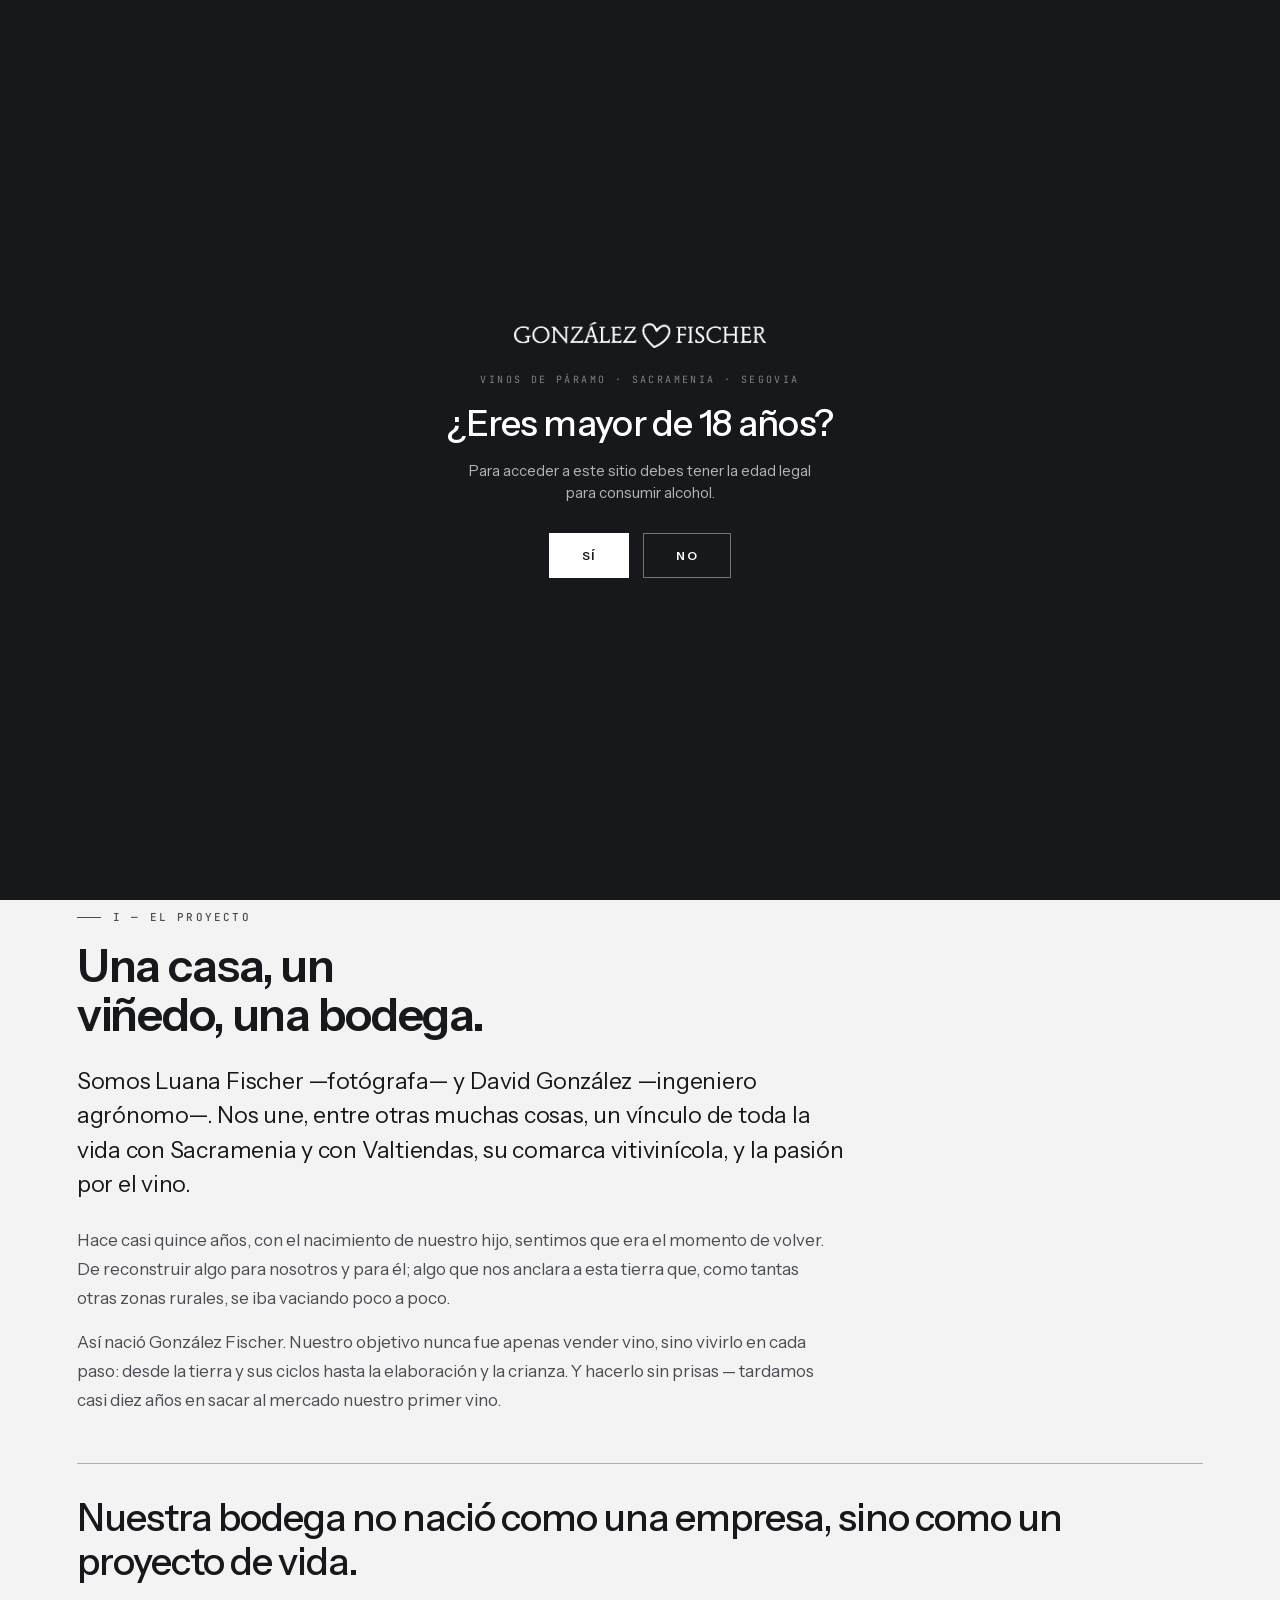
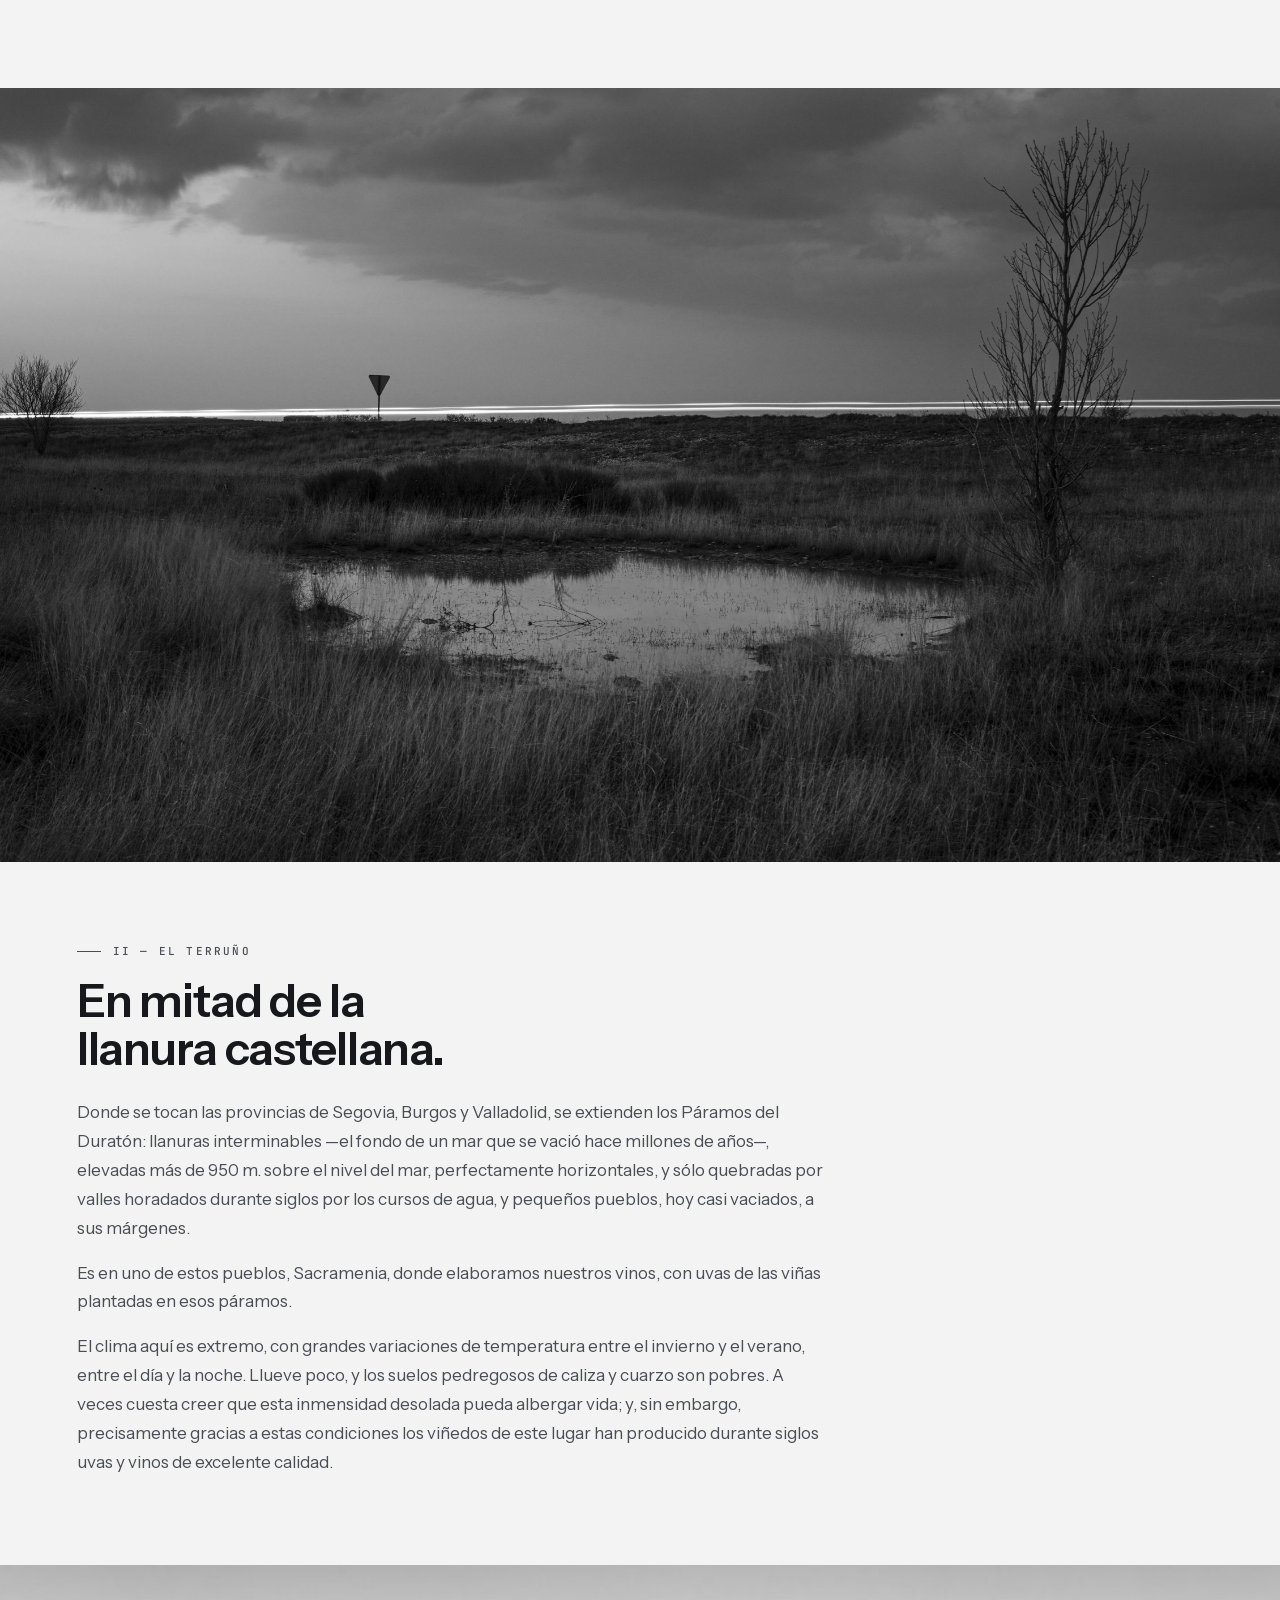
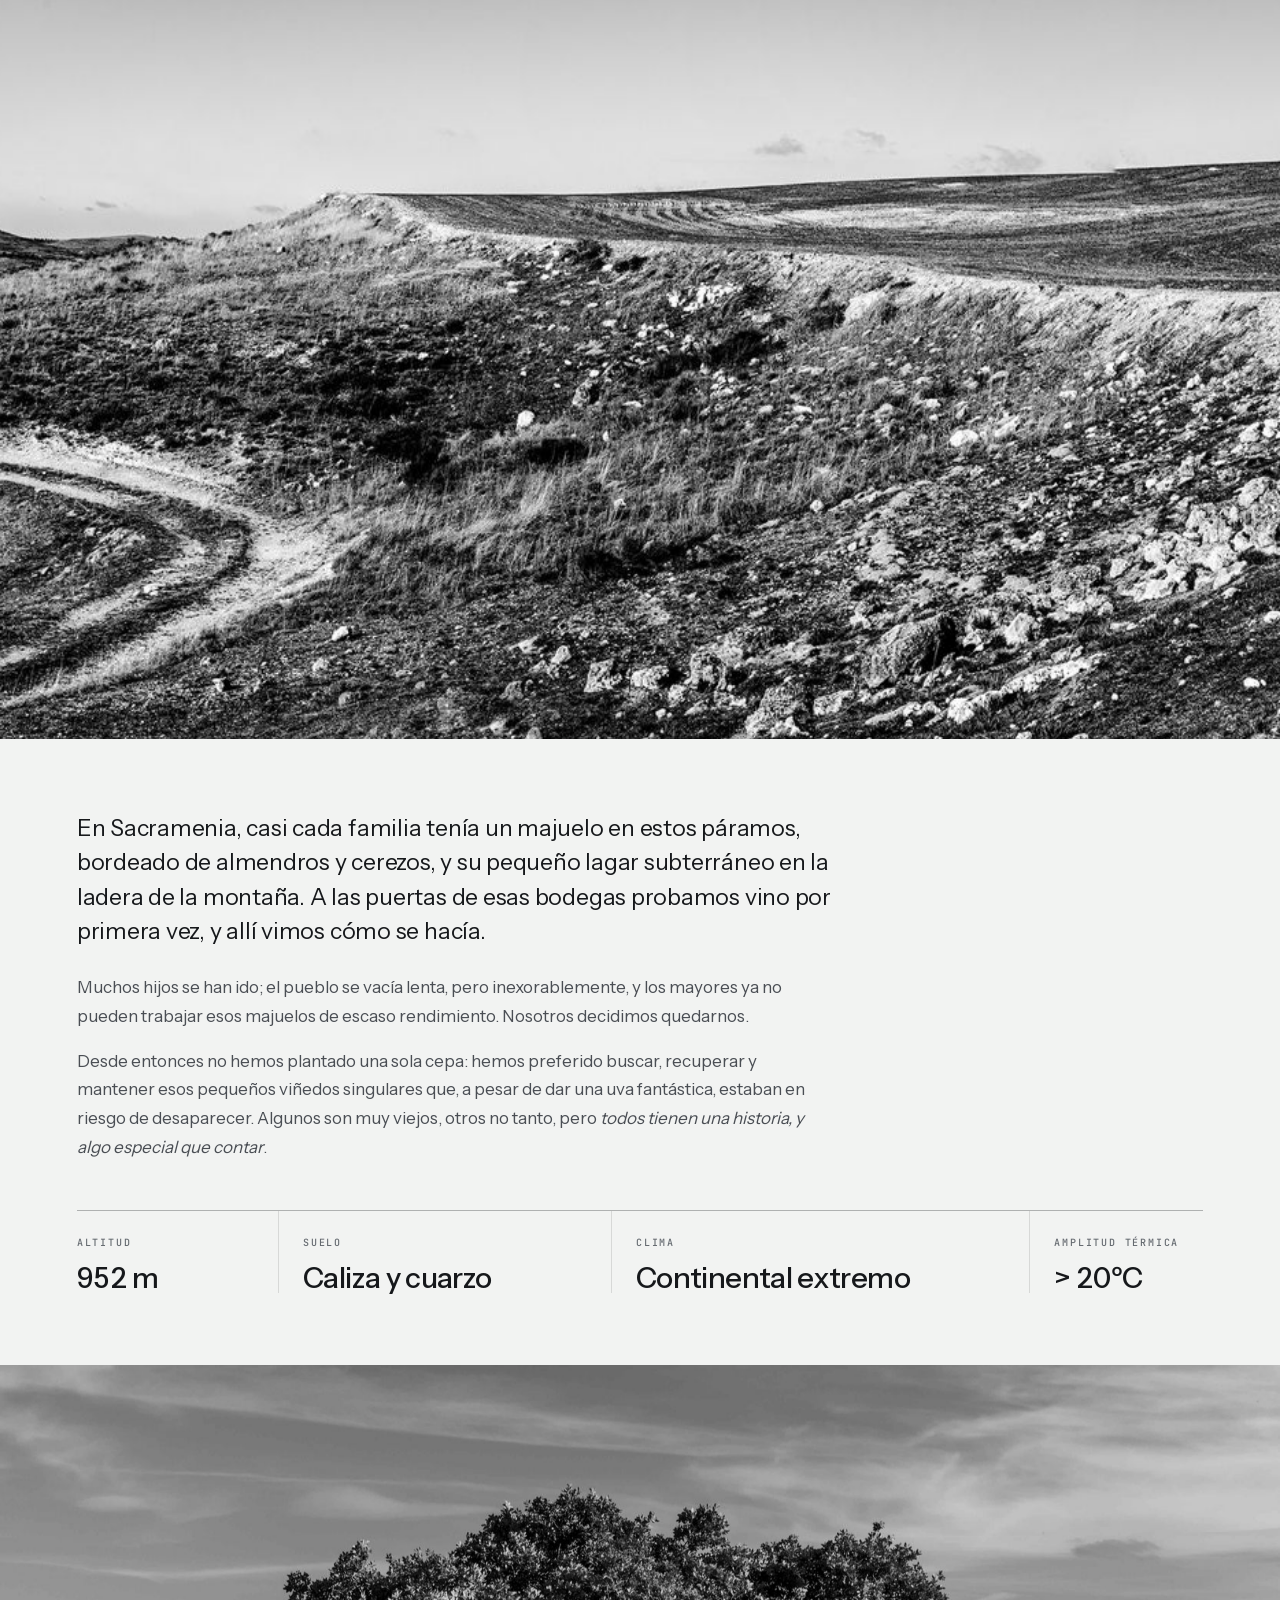
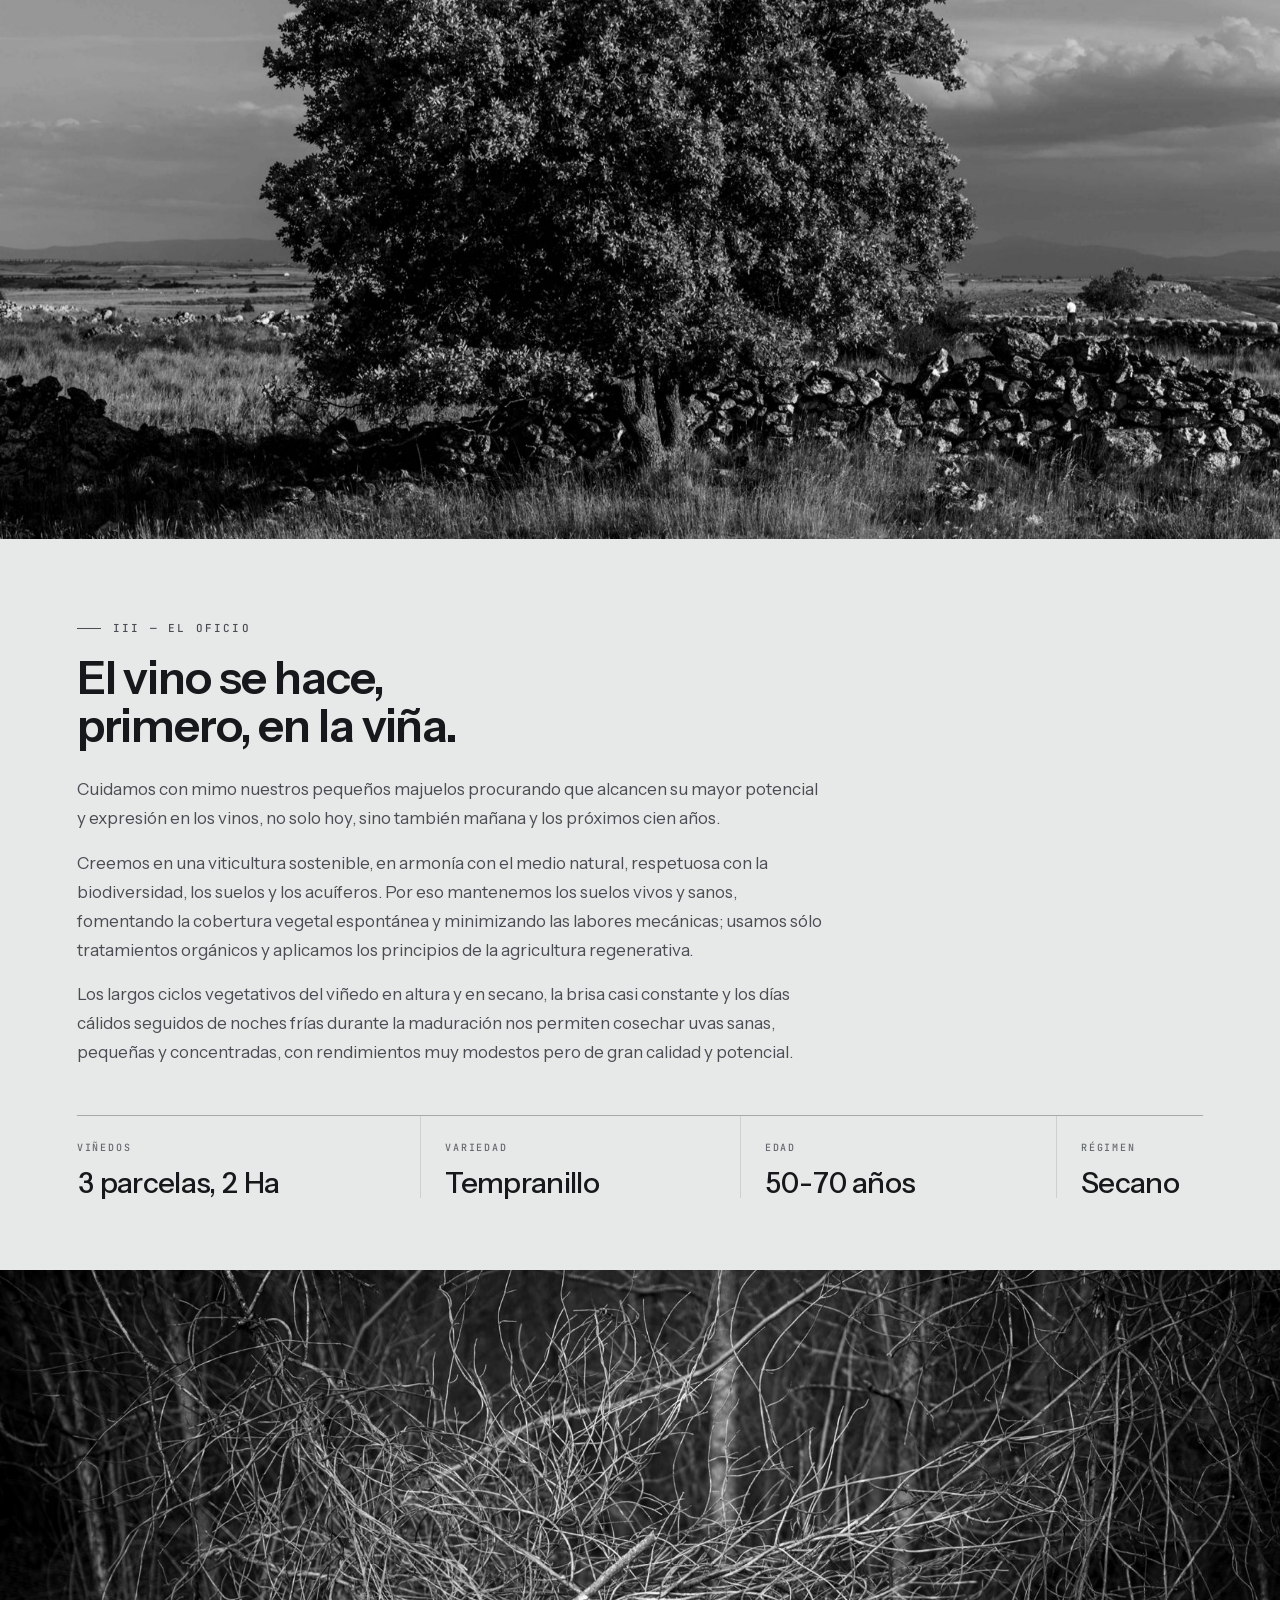
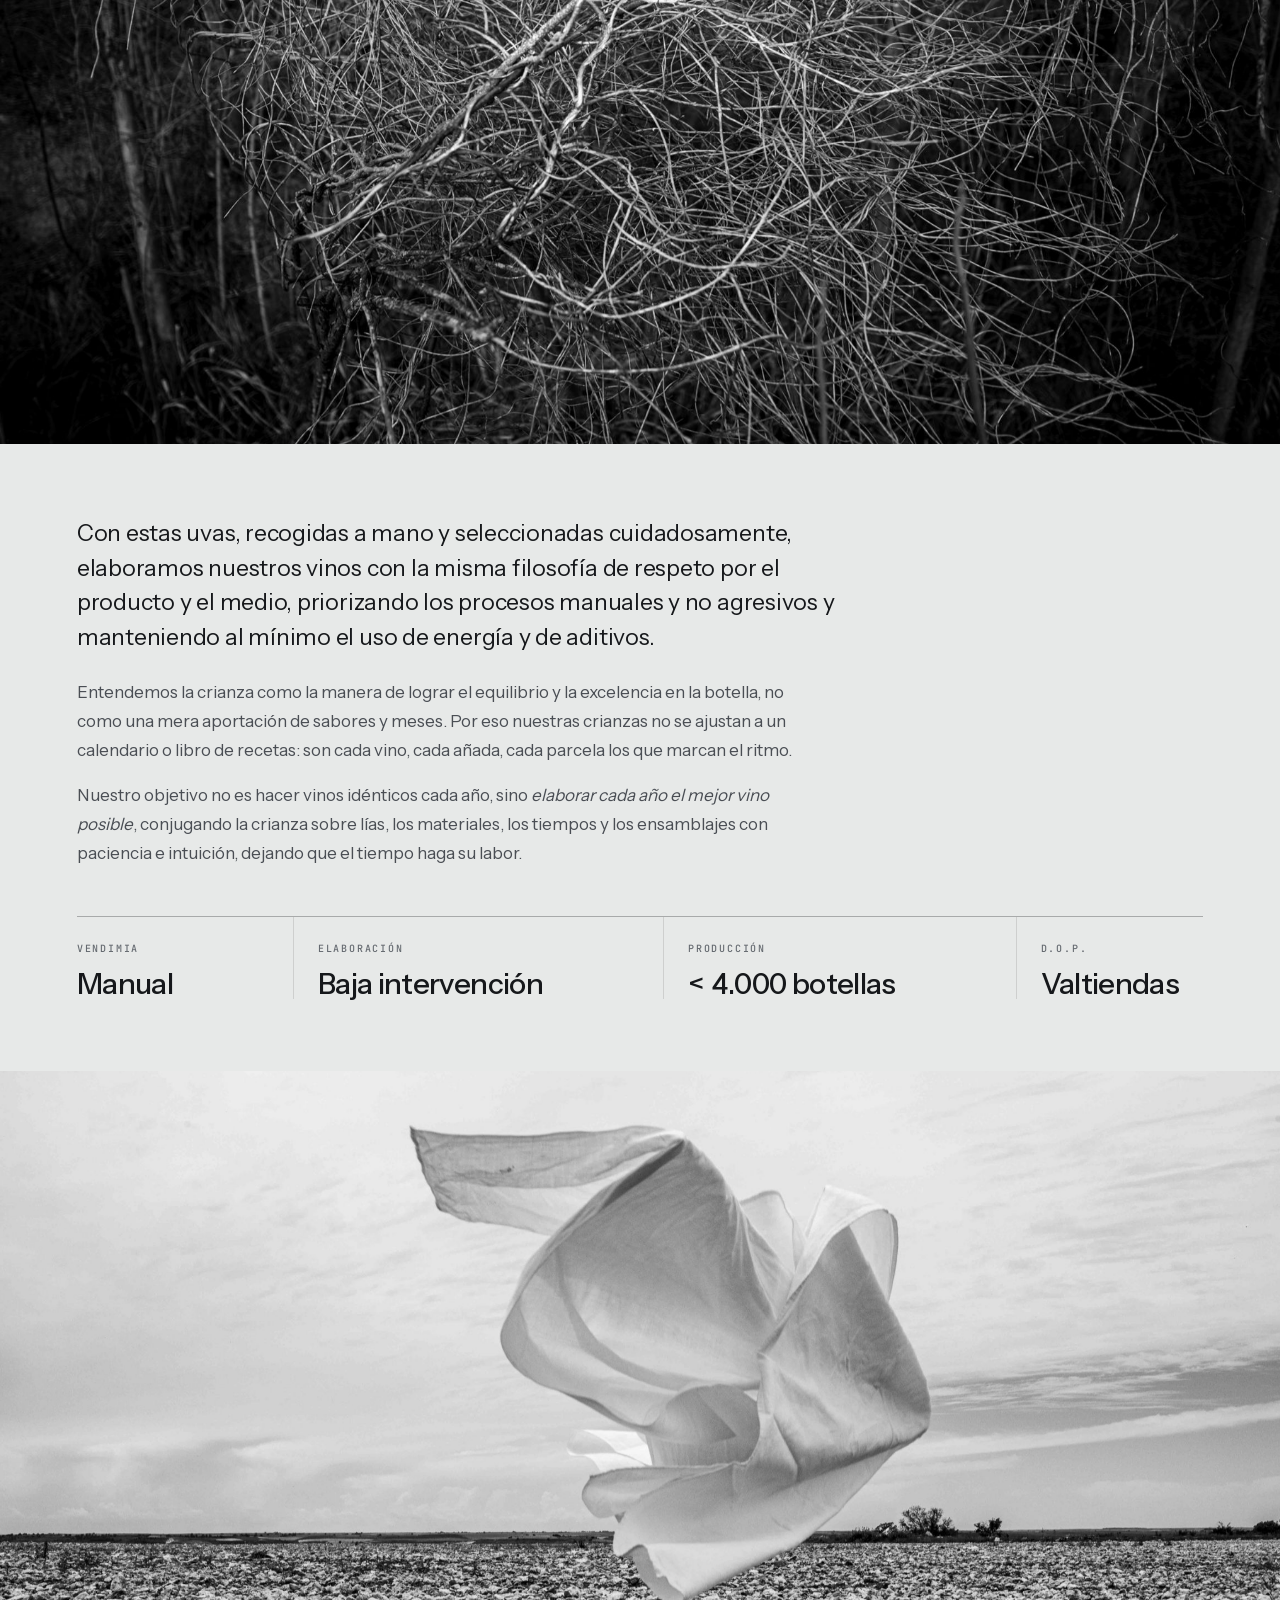
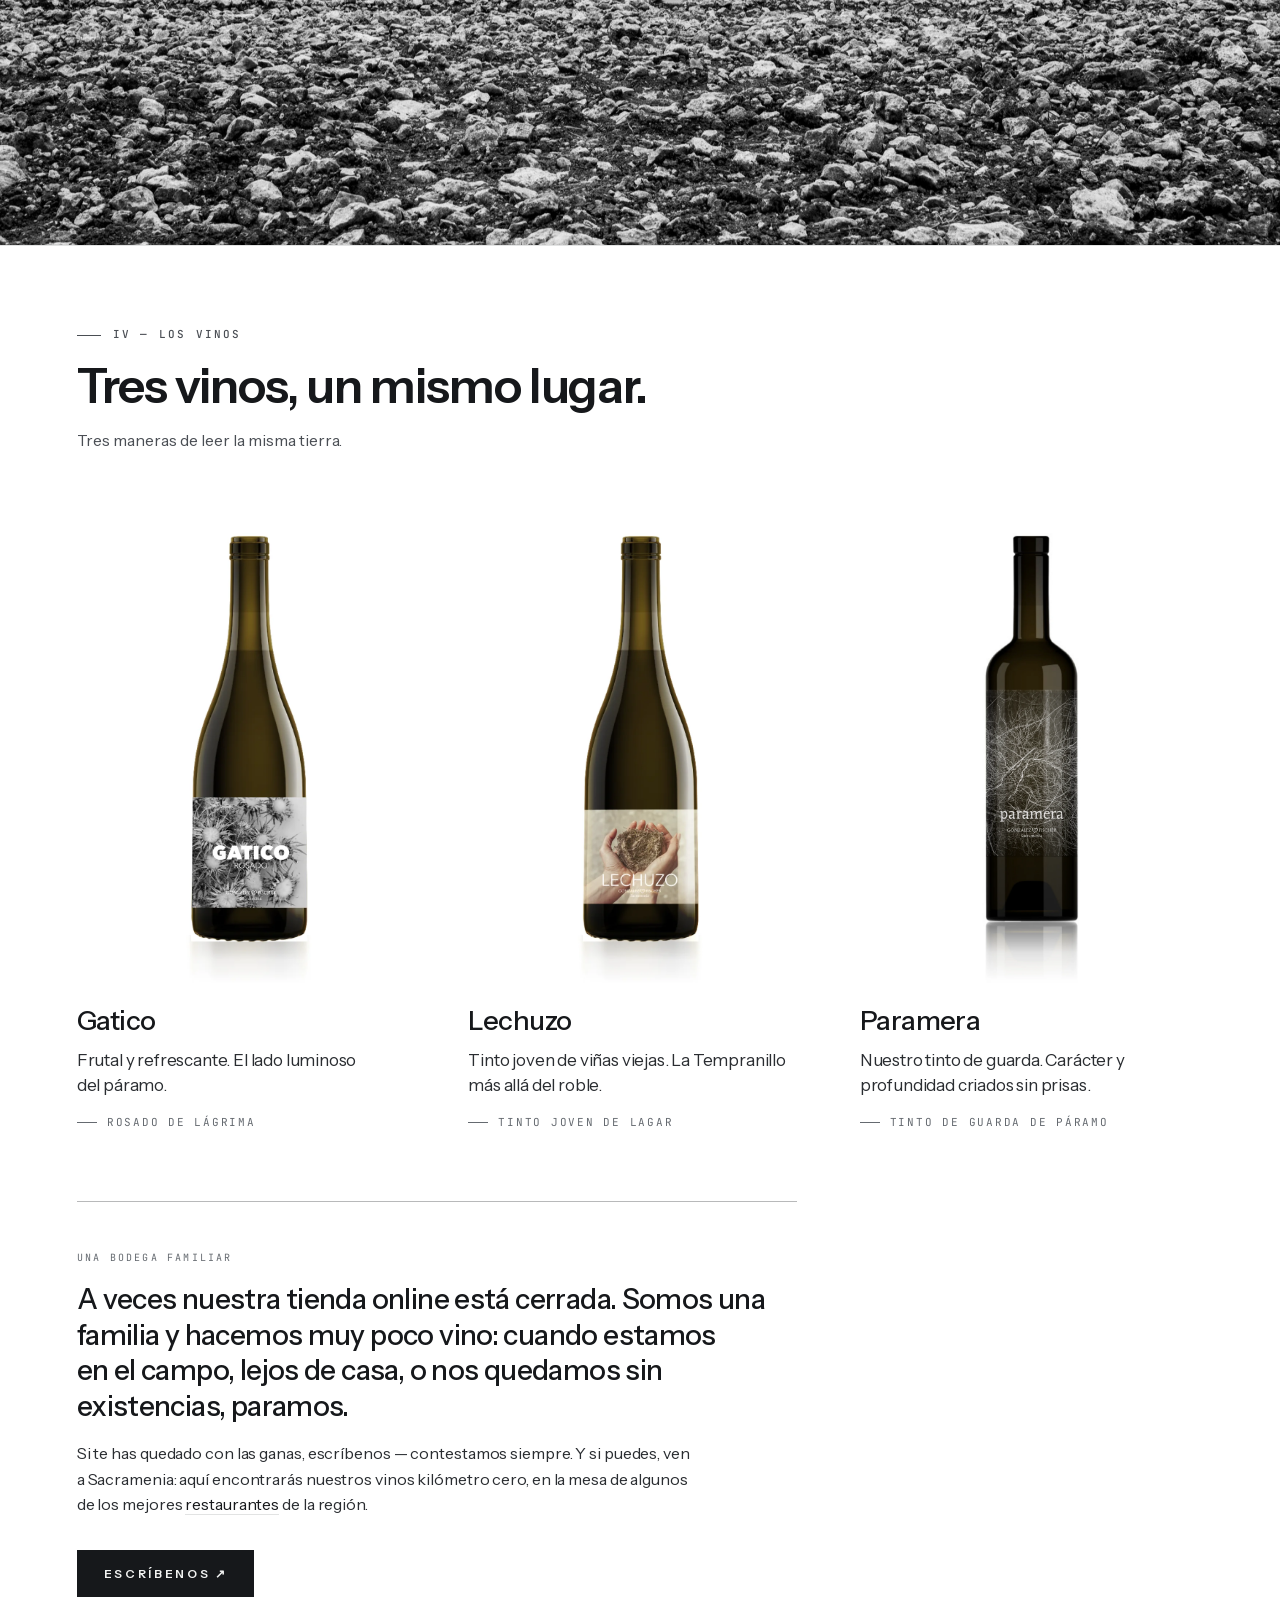
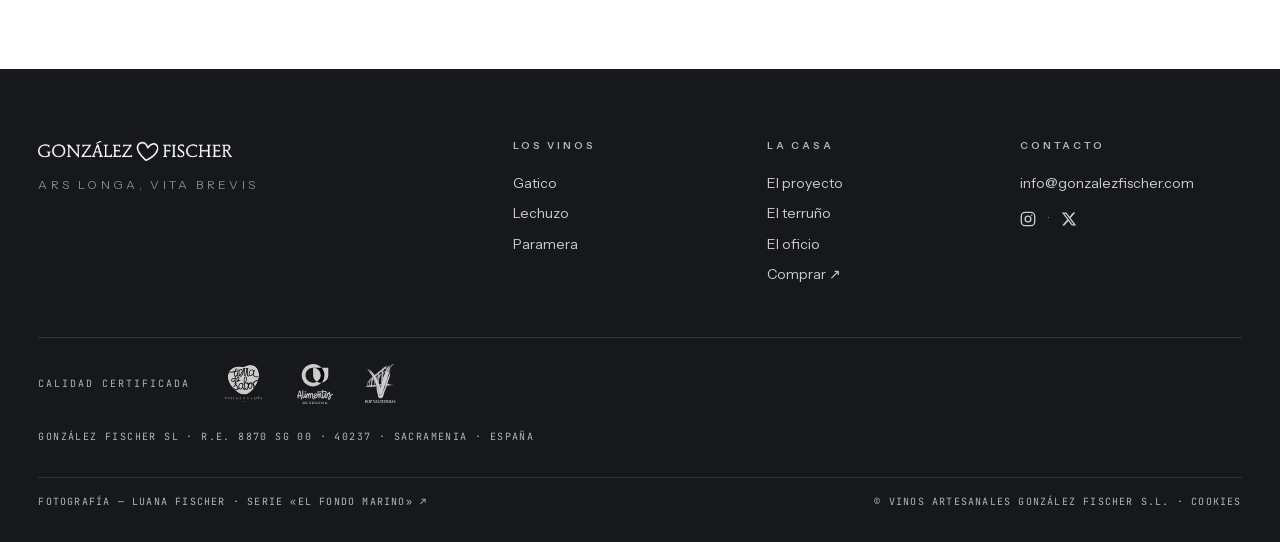
==== docs/index.html @ 347938b8 "Drop specific figure from sea age in meta description Co-Authored-By: Claude Opus 4.8 <noreply@anthr" ====
<!DOCTYPE html>
<!-- @dsCard group="UI Kit — Website" name="Website kit" subtitle="Marketing site click-through — home, wines, terroir, detail, cart" viewport="1280x820" -->
<html lang="es"><head>
<meta charset="utf-8"><meta name="viewport" content="width=device-width, initial-scale=1">
<title>González Fischer · Vinos de páramo · DOP Valtiendas</title>
<meta name="description" content="Vinos de páramo a 952 m en la DOP Valtiendas. Viñas viejas y singulares recuperadas del abandono, sobre el fondo de un mar que se vació hace millones de años.">
<link rel="icon" type="image/png" sizes="512x512" href="favicon.png">
<link rel="apple-touch-icon" href="apple-touch-icon.png">
<meta property="og:type" content="website">
<meta property="og:site_name" content="González Fischer">
<meta property="og:url" content="https://gonzalezfischer.com/">
<meta property="og:title" content="González Fischer · Vinos de páramo">
<meta property="og:description" content="Viñas viejas recuperadas a 952 m, sobre un antiguo fondo marino. DOP Valtiendas.">
<meta property="og:image" content="https://gonzalezfischer.com/assets/photo-paramo-cliff.jpg">
<meta property="og:locale" content="es_ES">
<meta property="og:locale:alternate" content="en_GB">
<meta name="twitter:card" content="summary_large_image">
<!-- Note: OG URLs are set to the gonzalezfischer.com production domain; they only resolve once DNS points here. -->
<link rel="stylesheet" href="colors_and_type.css">
<style>
  /* Self-hosted Instrument Sans (OFL) — variable upright, weights 400–700.
     Replaces the runtime Google Fonts loader so no visitor IP is sent to Google. */
  @font-face {
    font-family: 'Instrument Sans';
    font-style: normal;
    font-weight: 400 700;
    font-stretch: 100%;
    font-display: swap;
    src: url('assets/fonts/instrument-sans-latin.woff2') format('woff2');
    unicode-range: U+0000-00FF, U+0131, U+0152-0153, U+02BB-02BC, U+02C6, U+02DA, U+02DC, U+0304, U+0308, U+0329, U+2000-206F, U+20AC, U+2122, U+2191, U+2193, U+2212, U+2215, U+FEFF, U+FFFD;
  }
  @font-face {
    font-family: 'Instrument Sans';
    font-style: normal;
    font-weight: 400 700;
    font-stretch: 100%;
    font-display: swap;
    src: url('assets/fonts/instrument-sans-latin-ext.woff2') format('woff2');
    unicode-range: U+0100-02BA, U+02BD-02C5, U+02C7-02CC, U+02CE-02D7, U+02DD-02FF, U+0304, U+0308, U+0329, U+1D00-1DBF, U+1E00-1E9F, U+1EF2-1EFF, U+2020, U+20A0-20AB, U+20AD-20C0, U+2113, U+2C60-2C7F, U+A720-A7FF;
  }
  html, body { background: var(--bg-1); overflow-x: hidden; }
  body { margin: 0; font-family: var(--font-sans); color: var(--fg-1); }
  .vh { position: absolute !important; width: 1px; height: 1px; padding: 0; margin: -1px; overflow: hidden; clip: rect(0,0,0,0); white-space: nowrap; border: 0; }
  /* .vh is only ever a script-managed focus target (e.g. after the age gate closes);
     it's not in the tab order, so suppressing its ring doesn't affect WCAG 2.4.7. */
  .vh:focus { outline: none; }
  /* ---------- Header (overlay over hero, solid on scroll) ---------- */
  .site-header {
    position: fixed; top: 0; left: 0; right: 0; z-index: 50;
    background-color: var(--bg-white);
    border-bottom: 1px solid var(--rule);
    padding: 14px var(--gutter);
    display: flex; align-items: center; justify-content: space-between;
    transition: background-color var(--dur) var(--ease-out), border-color var(--dur) var(--ease-out), padding var(--dur) var(--ease-out);
  }
  /* Over the hero photo: transparent bar, light text, scrim for legibility. Default (no class) is solid white — fails safe. */
  .site-header.over-hero { background-color: transparent; border-bottom-color: transparent; padding-top: 18px; padding-bottom: 18px; }
  .site-header::before { content: ""; position: absolute; inset: 0 0 auto 0; height: 140px; background: linear-gradient(to bottom, rgba(0,0,0,0.34), transparent); pointer-events: none; opacity: 0; transition: opacity var(--dur) var(--ease-out); z-index: -1; }
  .site-header.over-hero::before { opacity: 1; }
  .site-header.over-hero .brand img { filter: invert(1) brightness(2.2); }
  .site-header.over-hero .nav button,
  .site-header.over-hero .nav-shop { color: rgba(255,255,255,0.82); }
  .site-header.over-hero .nav button:hover,
  .site-header.over-hero .nav-shop:hover { color: #fff; }
  .site-header.over-hero .nav button::after,
  .site-header.over-hero .nav-shop::after { background: #fff; }
  .brand { display: flex; align-items: center; gap: 0; cursor: pointer; background: transparent; border: 0; padding: 0; }
  .brand img { height: 20px; width: auto; display: block; }
  .nav { display: flex; gap: 28px; align-items: center; }
  .nav a, .nav button { white-space: nowrap; }
  .nav a, .nav button { font-family: var(--font-sans); font-size: 12px; font-weight: 600; letter-spacing: 0.18em; text-transform: uppercase; color: var(--fg-2); text-decoration: none; border: 0; background: transparent; cursor: pointer; padding: 6px 0; position: relative; transition: color var(--dur-fast) var(--ease-out); }
  .nav a::after, .nav button::after { content: ""; position: absolute; left: 0; right: 0; bottom: 0; height: 1px; background: var(--fg-1); transform: scaleX(0); transform-origin: left; transition: transform var(--dur) var(--ease-out), background var(--dur) var(--ease-out); }
  .nav a:hover, .nav button:hover { color: var(--fg-1); }
  .nav a:hover::after, .nav button:hover::after { transform: scaleX(1); }
  .nav .active { color: var(--fg-1); }
  .nav-shop { border-bottom: 0; display: inline-flex; align-items: center; gap: 4px; }
  .nav-shop span { font-size: 0.9em; }
  /* Language switch */
  .nav .lang { display: inline-flex; align-items: center; gap: 7px; }
  .nav .lang-btn { font-family: var(--font-mono); font-size: 11px; font-weight: 500; letter-spacing: 0.08em; text-transform: uppercase; color: var(--fg-4); cursor: pointer; }
  .nav .lang-btn::after { display: none; }
  .nav .lang-btn:hover, .nav .lang-btn.active { color: var(--fg-1); }
  .nav .lang-sep { color: var(--fg-4); opacity: 0.5; font-size: 11px; }
  .site-header.over-hero .nav .lang-btn { color: rgba(255,255,255,0.5); }
  .site-header.over-hero .nav .lang-btn:hover,
  .site-header.over-hero .nav .lang-btn.active { color: #fff; }
  .site-header.over-hero .nav .lang-sep { color: rgba(255,255,255,0.4); }
  /* Non-home views have no hero — offset content below the fixed header */
  .view:not(.long-form) { padding-top: 64px; }
  /* Anchored sections clear the fixed header when scrolled to */
  #proyecto, #terruno, #vino, #wines { scroll-margin-top: 72px; }
  /* Shop side (wines, cart, detail) shares one brighter surface, distinct from the editorial story */
  .shop { background: var(--bg-white); min-height: 100vh; }

  /* ---------- Page & hero ---------- */
  main { min-height: 70vh; }
  .hero { position: relative; height: min(92vh, 900px); overflow: hidden; background: var(--bg-dark); }
  .hero img { position: absolute; inset: -10% 0; width: 100%; height: 120%; object-fit: cover; object-position: center 55%; will-change: transform; }
  .hero-lockup { position: absolute; left: 50%; bottom: 20%; transform: translateX(-50%); display: flex; flex-direction: column; align-items: center; gap: 14px; }
  .hero .tag { font-family: var(--font-sans); font-style: normal; font-weight: 500; text-transform: uppercase; font-size: clamp(16px, 2.2vw, 28px); color: var(--fg-inv); letter-spacing: 0.34em; text-indent: 0.34em; text-shadow: 0 1px 24px rgba(0,0,0,0.4); white-space: nowrap; }
  .hero-kicker { font-family: var(--font-sans); font-weight: 500; text-transform: uppercase; font-size: clamp(9px, 1vw, 11px); letter-spacing: 0.3em; text-indent: 0.3em; color: rgba(255,255,255,0.72); text-shadow: 0 1px 18px rgba(0,0,0,0.45); white-space: nowrap; }
  .hero .chev { position: absolute; left: 50%; bottom: 9%; transform: translateX(-50%); color: var(--fg-inv); font-size: 22px; opacity: 0.85; animation: bounce 2.4s var(--ease-in-out) infinite; }
  @keyframes fadeUp { from { opacity: 0; transform: translate(-50%, 8px); } to { opacity: 1; transform: translate(-50%, 0); } }
  @keyframes fadeIn { to { opacity: 1; } }
  @keyframes bounce { 0%,100% { transform: translate(-50%, 0); } 50% { transform: translate(-50%, 6px); } }

  /* ---------- Sections ---------- */
  section { padding: var(--space-9) var(--gutter); }
  section.tight { padding: var(--space-8) var(--gutter); }
  .container { max-width: var(--container); margin: 0 auto; }
  .narrow { max-width: 760px; margin: 0 auto; }

  .eyebrow-line { display: flex; align-items: center; gap: 14px; font-family: var(--font-sans); font-size: 11px; font-weight: 600; letter-spacing: 0.32em; text-transform: uppercase; color: var(--fg-2); margin-bottom: var(--space-6); }
  .eyebrow-line::before { content: ""; width: 28px; height: 1px; background: var(--fg-2); display: inline-block; }

  .prose h2 { font-family: var(--font-sans); font-weight: 600; font-size: clamp(30px, 3.6vw, 46px); line-height: 1.06; margin: 0 0 var(--space-5); letter-spacing: -0.025em; }
  .prose p { font-family: var(--font-sans); font-size: 17px; line-height: 1.7; color: var(--fg-3); max-width: 56ch; margin: 0 0 var(--space-4); }
  .prose .lead { font-family: var(--font-sans); font-style: normal; font-weight: 400; font-size: clamp(20px, 2.1vw, 26px); line-height: 1.45; letter-spacing: -0.012em; color: var(--fg-2); max-width: 54ch; margin-bottom: var(--space-6); }

  /* ---------- Wine grid ---------- */
  .wines { display: grid; grid-template-columns: repeat(3, 1fr); gap: var(--space-7) var(--space-6); }
  .wine { display: flex; flex-direction: column; cursor: pointer; text-align: left; background: transparent; border: 0; padding: 0; color: inherit; }
  .wine .ph { aspect-ratio: 3/4; background: #fff; overflow: hidden; position: relative; margin-bottom: var(--space-4); }
  .wine .ph img { width: 100%; height: 100%; object-fit: contain; object-position: center; transition: transform 1.2s var(--ease-out); padding: 0; display:block; }
  .wine:hover .ph img { transform: scale(1.02); }
  /* Wine names as brand references — system sans, Title Case, never label mimicry */
  .wine .name { font-family: var(--font-sans); font-weight: 500; font-style: normal; font-size: 26px; line-height: 1.05; letter-spacing: -0.018em; color: var(--fg-1); margin-bottom: 4px; }
  .wine .meta { font-family: var(--font-mono); font-size: 11px; text-transform: uppercase; letter-spacing: 0.16em; color: var(--fg-4); }

  /* ---------- Two-column feature ---------- */
  .feature { display: grid; grid-template-columns: 5fr 6fr; gap: var(--space-8); align-items: center; }
  .feature .photo { aspect-ratio: 4/5; background: var(--bg-2); overflow: hidden; }
  .feature .photo img { width: 100%; height: 100%; object-fit: cover; object-position: center 55%; filter: grayscale(1) contrast(1.02); }
  @media (max-width: 800px) { .feature { grid-template-columns: 1fr; } .wines { grid-template-columns: 1fr; } .nav { gap: 14px; } }

  /* ---------- Buttons ---------- */
  .btn { display: inline-flex; align-items: center; gap: 10px; padding: 13px 26px; font-family: var(--font-sans); font-size: 12px; font-weight: 600; letter-spacing: 0.22em; text-transform: uppercase; text-decoration: none; border: 1px solid var(--fg-1); background: transparent; color: var(--fg-1); cursor: pointer; border-radius: 0; transition: all var(--dur-fast) var(--ease-out); }
  .btn:hover { background: var(--fg-1); color: var(--bg-1); }
  .btn--primary { background: var(--fg-1); color: var(--bg-1); }
  .btn--primary:hover { background: var(--gf-ink-soft); border-color: var(--gf-ink-soft); }
  .btn--wine { background: var(--accent); color: var(--fg-inv); border-color: var(--accent); }
  .btn--wine:hover { background: var(--accent-hover); border-color: var(--accent-hover); }

  /* ---------- Footer ---------- */
  footer { background: var(--bg-dark); color: var(--fg-inv); padding: var(--space-8) var(--gutter) var(--space-6); }
  footer .inner { display: grid; grid-template-columns: 2fr 1fr 1fr 1fr; gap: var(--space-6); max-width: var(--container); margin: 0 auto; }
  footer h2 { font-family: var(--font-sans); font-size: 10px; font-weight: 600; letter-spacing: 0.28em; text-transform: uppercase; color: var(--fg-5); margin: 0 0 var(--space-4); }
  footer a { color: var(--fg-inv); font-size: 14px; border: 0; display: block; padding: 4px 0; opacity: 0.82; }
  footer a:hover { opacity: 1; color: var(--fg-inv); }
  footer .wm { font-family: var(--font-sans); font-weight: 600; font-size: 20px; letter-spacing: -0.01em; }
  footer .tag { font-family: var(--font-sans); font-style: normal; text-transform: uppercase; font-size: 12px; letter-spacing: 0.28em; color: var(--fg-inv); opacity: 0.5; margin-top: var(--space-4); }
  footer .meta { font-family: var(--font-mono); font-size: 10px; letter-spacing: 0.12em; text-transform: uppercase; color: var(--fg-5); margin-top: var(--space-6); padding-top: var(--space-4); border-top: 1px solid rgba(255,255,255,0.1); max-width: var(--container); margin-left:auto;margin-right:auto; display: flex; justify-content: space-between; }
  /* Certification seals (Alimentos de Segovia, Tierra de Sabor, D.O.P. Valtiendas) */
  footer .seals { display: flex; align-items: center; gap: var(--space-5) var(--space-6); flex-wrap: wrap; max-width: var(--container); margin: var(--space-7) auto 0; padding-top: var(--space-5); border-top: 1px solid rgba(255,255,255,0.12); }
  footer .seals-label { font-family: var(--font-mono); font-size: 10px; letter-spacing: 0.2em; text-transform: uppercase; color: var(--fg-5); }
  footer .seals-row { display: flex; align-items: center; gap: var(--space-6); flex-wrap: wrap; }
  footer .seal { display: inline-flex; align-items: center; padding: 0; opacity: 1; }
  footer .seal img { height: 40px; width: auto; display: block; opacity: 0.78; transition: opacity .2s ease; }
  footer .seal:hover img { opacity: 1; }
  footer .seal--ts img { height: 43px; }
  footer .seal--dop img { height: 39px; }
  footer .reg { max-width: var(--container); margin: var(--space-5) auto 0; font-family: var(--font-mono); font-size: 10px; letter-spacing: 0.14em; text-transform: uppercase; color: var(--fg-5); }
  footer .meta a { display: inline; padding: 0; font-size: inherit; letter-spacing: inherit; color: var(--fg-inv); opacity: 0.72; }
  footer .meta a:hover { opacity: 1; color: var(--fg-inv); }
  .cookies-link { font: inherit; letter-spacing: inherit; text-transform: inherit; background: transparent; border: 0; padding: 0; margin: 0; color: var(--fg-inv); opacity: 0.72; cursor: pointer; }
  .cookies-link:hover { opacity: 1; }
  footer .socials { display: flex; align-items: center; gap: 12px; margin-top: 8px; }
  footer .social { display: inline-flex; align-items: center; padding: 0; transition: opacity .2s ease; }
  footer .social svg { width: 16px; height: 16px; flex: 0 0 auto; }
  footer .socials .dot { color: var(--fg-5); opacity: 0.6; }
  footer .seal-text { font-family: var(--font-mono); font-size: 11px; letter-spacing: 0.14em; text-transform: uppercase; color: var(--fg-inv); opacity: 0.72; }

  /* ---------- Wine detail ---------- */
  .detail { display: grid; grid-template-columns: 1fr 1fr; gap: var(--space-8); padding: var(--space-8) var(--gutter); max-width: var(--container); margin: 0 auto; align-items: start; }
  .detail .photo { aspect-ratio: 4/5; background: #fff; overflow: hidden; position: sticky; top: 90px; }
  .detail .photo img { width: 100%; height: 100%; object-fit: contain; object-position: center; display:block; }
  .detail .info { padding-top: var(--space-4); }
  .detail .title { font-family: var(--font-sans); font-weight: 600; font-size: clamp(40px, 5.4vw, 68px); line-height: 0.98; letter-spacing: -0.032em; margin: 0; }
  .detail .subtitle { font-family: var(--font-sans); font-size: 12px; font-weight: 600; letter-spacing: 0.28em; text-transform: uppercase; color: var(--fg-3); margin: var(--space-4) 0 var(--space-6); }
  .detail .note { font-family: var(--font-sans); font-style: normal; font-size: 20px; line-height: 1.45; letter-spacing: -0.012em; color: var(--fg-2); margin: 0 0 var(--space-6); max-width: 46ch; }
  .detail dl { display: grid; grid-template-columns: 40% 60%; gap: 14px 18px; border-top: 1px solid var(--rule-strong); padding-top: var(--space-5); margin: 0 0 var(--space-7); }
  .detail dt { font-family: var(--font-sans); font-size: 11px; font-weight: 600; letter-spacing: 0.2em; text-transform: uppercase; color: var(--fg-4); margin: 0; }
  .detail dd { font-family: var(--font-sans); font-weight: 500; font-size: 16px; color: var(--fg-1); margin: 0; }
  .detail .price-row { display: flex; align-items: baseline; justify-content: space-between; margin: var(--space-5) 0; padding-top: var(--space-5); border-top: 1px solid var(--rule); }
  .detail .price { font-family: var(--font-sans); font-weight: 600; font-size: 28px; letter-spacing: -0.02em; font-variant-numeric: tabular-nums; color: var(--fg-1); }
  .detail .price-row .per { font-family: var(--font-mono); font-size: 11px; letter-spacing: 0.12em; text-transform: uppercase; color: var(--fg-4); }
  .back-link { font-family: var(--font-sans); font-size: 11px; font-weight: 600; letter-spacing: 0.22em; text-transform: uppercase; color: var(--fg-2); cursor: pointer; background: transparent; border: 0; padding: 0; margin-bottom: var(--space-5); display: inline-flex; align-items: center; gap: 8px; }
  .back-link:hover { color: var(--fg-1); }
  /* Detail prose blocks (elaboración / cata / maridaje) */
  .detail-section { margin: 0 0 var(--space-5); max-width: 48ch; }
  .detail-section h2 { font-family: var(--font-mono); font-size: 10px; font-weight: 500; letter-spacing: 0.2em; text-transform: uppercase; color: var(--fg-4); margin: 0 0 10px; }
  .detail-section p { font-family: var(--font-sans); font-size: 16px; line-height: 1.6; letter-spacing: -0.006em; color: var(--fg-2); margin: 0; }
  /* In-place switch to the other wines (no trip back home) */
  .detail .more { grid-column: 1 / -1; border-top: 1px solid var(--rule-strong); margin-top: var(--space-6); padding-top: var(--space-6); }
  .detail .more > h2 { font-family: var(--font-mono); font-size: 10px; font-weight: 500; letter-spacing: 0.2em; text-transform: uppercase; color: var(--fg-4); margin: 0 0 var(--space-5); }
  .more-grid { display: grid; grid-template-columns: repeat(2, 1fr); gap: var(--space-5); }
  .more-wine { display: flex; align-items: center; gap: 18px; text-align: left; background: transparent; border: 0; padding: 0; cursor: pointer; }
  .more-ph { flex: 0 0 auto; width: 64px; aspect-ratio: 3/4; background: #fff; overflow: hidden; display: block; }
  .more-ph img { width: 100%; height: 100%; object-fit: contain; display: block; }
  .more-txt { display: flex; flex-direction: column; gap: 4px; }
  .more-name { font-family: var(--font-sans); font-weight: 600; font-size: 19px; letter-spacing: -0.02em; color: var(--fg-1); }
  .more-wine:hover .more-name { text-decoration: underline; text-underline-offset: 3px; }
  .more-kind { font-family: var(--font-mono); font-size: 10px; letter-spacing: 0.16em; text-transform: uppercase; color: var(--fg-4); }
  @media (max-width: 800px) {
    .detail { grid-template-columns: 1fr; }
    /* Let the header lines (back/kind/title/hook) sit ABOVE the bottle on mobile:
       dissolve .info so its head/body become grid items, then order around the photo. */
    .detail .info { display: contents; }
    .detail-head { order: 1; }
    .detail .photo { position: static; order: 2; margin: -30px 0; }
    .detail-body { order: 3; }
    .detail .more { order: 4; }
    .more-grid { grid-template-columns: 1fr; }
  }

  /* ---------- Cart ---------- */
  .cart-view { max-width: 820px; margin: 0 auto; padding: var(--space-8) var(--gutter); }
  .cart-view h1 { font-family: var(--font-sans); font-weight: 600; font-size: clamp(38px, 4.6vw, 58px); line-height: 1; letter-spacing: -0.03em; margin: 0 0 var(--space-6); }
  .cart-item { display: grid; grid-template-columns: 80px 1fr auto; gap: var(--space-5); padding: var(--space-5) 0; border-top: 1px solid var(--rule); align-items: center; }
  .cart-item:last-of-type { border-bottom: 1px solid var(--rule); }
  .cart-item .thumb { aspect-ratio: 3/4; background: var(--bg-3); overflow: hidden; }
  .cart-item .thumb img { width: 100%; height: 100%; object-fit: cover; filter: grayscale(1); }
  .cart-item .t { font-family: var(--font-sans); font-weight: 500; font-size: 19px; letter-spacing: -0.015em; margin: 0; }
  .cart-item .m { font-family: var(--font-mono); font-size: 11px; letter-spacing: 0.12em; text-transform: uppercase; color: var(--fg-4); margin: 4px 0 0; }
  .qty { display: inline-flex; align-items: center; border: 1px solid var(--rule-strong); }
  .qty button { background: transparent; border: 0; width: 32px; height: 32px; cursor: pointer; font-family: var(--font-sans); font-size: 18px; color: var(--fg-1); }
  .qty button:hover { background: var(--bg-3); }
  .qty span { display: inline-flex; align-items: center; justify-content: center; min-width: 32px; height: 32px; font-family: var(--font-mono); font-size: 13px; border-left: 1px solid var(--rule); border-right: 1px solid var(--rule); padding: 0 8px; }
  .cart-empty { text-align: center; padding: var(--space-8) 0; color: var(--fg-3); font-family: var(--font-sans); font-style: normal; font-size: 20px; }
  .totals { display: flex; justify-content: space-between; align-items: baseline; padding: var(--space-6) 0; font-family: var(--font-sans); }
  .totals .label { font-family: var(--font-sans); font-size: 12px; font-weight: 600; letter-spacing: 0.22em; text-transform: uppercase; color: var(--fg-3); }
  .totals .amount { font-family: var(--font-sans); font-weight: 600; font-size: 28px; letter-spacing: -0.02em; font-variant-numeric: tabular-nums; }

  /* ---------- Route handling ---------- */
  .view { display: none; }
  .view.active { display: block; }

  /* ---------- Home: feature / terruño ---------- */
  .terruno-photo { background: var(--bg-dark); height: min(60vh, 560px); overflow: hidden; }
  .terruno-photo img { width: 100%; height: 100%; object-fit: cover; object-position: center 55%; filter: grayscale(1) contrast(1.03); }

  /* ---------- Scrollytelling devices ---------- */
  /* Section marker — a small eyebrow (numeral + name) sitting above the h2 */
  .chapter { display: inline-flex; align-items: center; gap: 12px; font-family: var(--font-mono); font-size: 11px; font-weight: 500; letter-spacing: 0.2em; text-transform: uppercase; color: var(--fg-3); margin: 0 0 var(--space-4); }
  .chapter::before { content: ""; width: 24px; height: 1px; background: var(--fg-3); display: inline-block; }

  /* Drop caps removed in the rationalist system — opening paragraphs read flat */
  .prose .dropcap::first-letter { font-size: inherit; float: none; padding: 0; }

  /* Asymmetric two-column section: wide prose, offset photo */
  .split { display: grid; grid-template-columns: 7fr 5fr; gap: var(--space-8); align-items: start; }
  .split.reverse { grid-template-columns: 5fr 7fr; }
  .split .media { aspect-ratio: 3/4; background: var(--bg-2); overflow: hidden; position: relative; }
  .split .media.wide { aspect-ratio: 4/3; }
  .split .media img { width: 100%; height: 100%; object-fit: cover; filter: grayscale(1) contrast(1.02); }
  .split .media figcaption { font-family: var(--font-mono); font-size: 10px; letter-spacing: 0.22em; text-transform: uppercase; color: var(--fg-4); margin-top: 12px; display: block; }
  @media (max-width: 880px) { .split, .split.reverse { grid-template-columns: 1fr; gap: var(--space-6); } }

  /* Full-bleed landscape with caption (parallax) */
  .full-bleed { position: relative; margin: 0; background: var(--bg-dark); overflow: hidden; height: min(86vh, 860px); }
  .full-bleed img { position: absolute; inset: -11% 0; width: 100%; height: 122%; object-fit: cover; will-change: transform; }
  .full-bleed figcaption { position: absolute; left: var(--gutter); bottom: var(--space-5); color: var(--fg-inv); font-family: var(--font-sans); font-style: normal; font-weight: 400; font-size: clamp(17px, 1.8vw, 24px); letter-spacing: -0.012em; line-height: 1.3; max-width: 44ch; text-shadow: 0 1px 20px rgba(0,0,0,0.4); }
  .full-bleed figcaption .src { display: block; font-family: var(--font-mono); font-style: normal; font-size: 10px; letter-spacing: 0.22em; text-transform: uppercase; color: rgba(255,255,255,0.65); margin-top: 10px; }

  /* Pull quote band — centered, italic serif, on paper-2 */
  .pull-quote { background: var(--bg-2); padding: var(--space-9) var(--gutter); }
  .pull-quote blockquote { max-width: 880px; margin: 0 auto; padding: 0; border: 0; font-family: var(--font-sans); font-style: normal; font-weight: 400; font-size: clamp(26px, 3vw, 40px); letter-spacing: -0.024em; line-height: 1.3; color: var(--fg-1); text-align: center; letter-spacing: -0.005em; }
  .pull-quote blockquote::before, .pull-quote blockquote::after { content: ""; display: block; width: 48px; height: 1px; background: var(--fg-3); margin: 0 auto var(--space-6); }
  .pull-quote blockquote::after { margin: var(--space-6) auto 0; }
  .pull-quote cite { display: block; font-family: var(--font-sans); font-style: normal; font-size: 11px; font-weight: 600; letter-spacing: 0.28em; text-transform: uppercase; color: var(--fg-3); text-align: center; margin-top: var(--space-3); }

  /* Photo strip: two images side by side, different heights */
  .strip { display: grid; grid-template-columns: 1fr 1fr; gap: var(--space-5); align-items: end; }
  .strip .media { aspect-ratio: 3/4; background: var(--bg-2); overflow: hidden; }
  .strip .media.tall { aspect-ratio: 3/5; }
  .strip .media img { width: 100%; height: 100%; object-fit: cover; filter: grayscale(1) contrast(1.02); }
  @media (max-width: 720px) { .strip { grid-template-columns: 1fr; } }

  /* Postage-stamp inline photo (indent inside prose) */
  .inset-photo { float: right; width: 44%; margin: 0 0 var(--space-5) var(--space-6); aspect-ratio: 4/5; background: var(--bg-2); overflow: hidden; }
  .inset-photo img { width: 100%; height: 100%; object-fit: cover; filter: grayscale(1) contrast(1.02); }
  @media (max-width: 720px) { .inset-photo { float: none; width: 100%; margin: 0 0 var(--space-5); } }

  /* Wine trio at end of scroll — cards with prose, not just grid */
  .wine-trio { display: grid; grid-template-columns: repeat(3, 1fr); gap: var(--space-7); }
  .wine-trio .item { display: flex; flex-direction: column; cursor: pointer; background: transparent; border: 0; padding: 0; text-align: left; color: inherit; }
  .wine-trio .ph { aspect-ratio: 3/4; background: #fff; overflow: hidden; position: relative; margin-bottom: var(--space-5); }
  .wine-trio .ph img { width: 100%; height: 100%; object-fit: contain; transition: transform 1.2s var(--ease-out); }
  .wine-trio .item:hover .ph img { transform: scale(1.02); }
  .wine-trio .name { font-family: var(--font-sans); font-weight: 500; font-size: 27px; line-height: 1.05; letter-spacing: -0.02em; color: var(--fg-1); margin: 0 0 var(--space-3); }
  .wine-trio .idea { font-family: var(--font-sans); font-style: normal; font-size: 17px; line-height: 1.5; letter-spacing: -0.01em; color: var(--fg-2); margin: 0 0 var(--space-4); max-width: 34ch; }
  .wine-trio .meta { font-family: var(--font-mono); font-size: 11px; letter-spacing: 0.16em; text-transform: uppercase; color: var(--fg-4); }
  .wine-trio .meta::before { content: ""; display: inline-block; width: 20px; height: 1px; background: var(--fg-4); margin-right: 10px; vertical-align: middle; }
  @media (max-width: 880px) { .wine-trio { grid-template-columns: 1fr; gap: var(--space-8); } }

  /* Closing invitation — small family winery; the online shop is sometimes paused */
  .visit { border-top: 1px solid var(--rule-strong); margin-top: var(--space-8); padding-top: var(--space-7); max-width: 720px; }
  .visit-kicker { font-family: var(--font-mono); font-size: 10px; letter-spacing: 0.22em; text-transform: uppercase; color: var(--fg-4); margin: 0 0 var(--space-4); }
  .visit-lead { font-family: var(--font-sans); font-weight: 500; font-size: clamp(21px, 2.2vw, 28px); line-height: 1.28; letter-spacing: -0.022em; color: var(--fg-1); margin: 0 0 var(--space-4); }
  .visit-body { font-family: var(--font-sans); font-size: 16px; line-height: 1.6; letter-spacing: -0.006em; color: var(--fg-2); margin: 0 0 var(--space-6); max-width: 56ch; }
  .visit-actions { display: flex; align-items: center; gap: var(--space-5); flex-wrap: wrap; }
  .visit-note { font-family: var(--font-mono); font-size: 10px; letter-spacing: 0.2em; text-transform: uppercase; color: var(--fg-4); }

  /* Side-note: small stat or figure in right margin */
  .side-note { display: grid; grid-template-columns: 6fr 4fr; gap: var(--space-7); align-items: start; }
  .side-note .stats { border-left: 1px solid var(--rule-strong); padding-left: var(--space-5); }
  .side-note .stats dt { font-family: var(--font-mono); font-size: 10px; font-weight: 500; letter-spacing: 0.22em; text-transform: uppercase; color: var(--fg-4); margin: 0 0 4px; }
  .side-note .stats dd { font-family: var(--font-sans); font-weight: 500; font-size: 27px; line-height: 1.05; letter-spacing: -0.02em; font-variant-numeric: tabular-nums; color: var(--fg-1); margin: 0 0 var(--space-5); }
  .side-note .stats dd:last-child { margin-bottom: 0; }
  @media (max-width: 720px) { .side-note { grid-template-columns: 1fr; } }

  /* Thin horizon band — panoramic breathing room between chapters */
  .horizon-band { background: var(--bg-dark); overflow: hidden; height: clamp(180px, 22vh, 280px); }
  .horizon-band img { width: 100%; height: 100%; object-fit: cover; filter: grayscale(1) contrast(1.02); display: block; }
  .horizon-band.pano { height: clamp(140px, 16vh, 200px); }

  /* Lead-in: bold opening phrase that stands in for a header in second subsections */
  .prose p.lead-in, .wide-read p.lead-in { font-family: var(--font-sans); font-weight: 600; font-size: clamp(20px, 2vw, 27px); line-height: 1.32; letter-spacing: -0.02em; color: var(--fg-1); max-width: 22ch; margin: 0 0 var(--space-5); }
  /* Standfirst: opening paragraph of a second subsection, set larger and lighter — a quiet entry after the photo, no header */
  .prose p.standfirst, .wide-read p.standfirst { font-weight: 400; font-size: clamp(19px, 1.9vw, 23px); line-height: 1.5; letter-spacing: -0.01em; color: var(--fg-1); max-width: 52ch; margin: 0 0 var(--space-5); }

  /* Denser vertical rhythm for long-form */
  .long-form section { padding-top: var(--space-8); padding-bottom: var(--space-8); }
  .long-form section.tight { padding-top: var(--space-7); padding-bottom: var(--space-7); }
  /* Tonal zones cue the current nav section: terruño = paper, el vino = cool grey, los vinos = white */
  .long-form .zone-vino { background: var(--bg-3); }

  /* Centered poster text helpers */
  .center { text-align: center; }
  .eyebrow-line.center { justify-content: center; }
  .eyebrow-line.center::after { content: ""; width: 28px; height: 1px; background: var(--fg-2); display: inline-block; }
  .lead.center { margin-inline: auto; }
  .container.narrow { max-width: var(--container-narrow); margin-inline: auto; }

  /* Left-aligned long-form reading column: gutter-aligned like "Los vinos", wide headline, capped body measure */
  .wide-read { max-width: var(--container); }
  .wide-read h2 { max-width: 18ch; }
  .wide-read p { max-width: 68ch; }

  /* Unified data band — one treatment for all hard data (terroir, viña, bodega) */
  .data-grid { display: grid; grid-template-columns: repeat(4, max-content); justify-content: space-between; border-top: 1px solid var(--rule-strong); margin: 0; }
  /* Each column sizes to its content so values never wrap to a second line (intentionally not an even grid) */
  /* Manifesto block — values statement that closes El oficio and hands off to the wines */
  .manifesto-block { border-top: 1px solid var(--rule-strong); padding-top: var(--space-6); }
  .manifesto-block .statement { font-family: var(--font-sans); font-weight: 500; font-size: clamp(24px, 3vw, 38px); line-height: 1.16; letter-spacing: -0.026em; color: var(--fg-1); max-width: 40ch; margin: 0 0 var(--space-6); }
  .manifesto-block .principles { display: flex; flex-wrap: wrap; gap: 12px var(--space-6); list-style: none; margin: 0; padding: 0; }
  .manifesto-block .principles li { font-family: var(--font-mono); font-size: 11px; font-weight: 500; letter-spacing: 0.16em; text-transform: uppercase; color: var(--fg-3); }
  .manifesto-block .principles li::before { content: "—"; margin-right: 10px; color: var(--fg-4); }
  .data-grid .cell { padding: var(--space-5) var(--space-5) 0 var(--space-5); border-left: 1px solid var(--rule); }
  .data-grid .cell:first-child { border-left: 0; padding-left: 0; }
  .data-grid dt { font-family: var(--font-mono); font-size: 10px; font-weight: 500; letter-spacing: 0.18em; text-transform: uppercase; color: var(--fg-4); margin: 0 0 12px; }
  .data-grid dt, .data-grid dd { white-space: nowrap; }
  .data-grid dd { font-family: var(--font-sans); font-weight: 500; font-size: clamp(21px, 2.3vw, 29px); line-height: 1.04; letter-spacing: -0.022em; font-variant-numeric: tabular-nums; color: var(--fg-1); margin: 0; }
  @media (max-width: 760px) {
    .data-grid { grid-template-columns: 1fr 1fr; gap: var(--space-5) 0; }
    .data-grid .cell { padding-top: var(--space-4); }
    .data-grid .cell:nth-child(odd) { border-left: 0; padding-left: 0; }
    .data-grid .cell:nth-child(even) { padding-left: var(--space-5); }
  }

  /* ---------- Tweaks panel ---------- */
  #tweaks { position: fixed; right: 24px; bottom: 24px; z-index: 100; width: 320px; background: var(--bg-white); border: 1px solid var(--rule-strong); box-shadow: 0 20px 60px rgba(0,0,0,0.18); padding: 20px; font-family: var(--font-sans); display: none; }
  #tweaks.open { display: block; }
  #tweaks h4 { font-family: var(--font-sans); font-size: 11px; font-weight: 600; letter-spacing: 0.28em; text-transform: uppercase; color: var(--fg-2); margin: 0 0 var(--space-5); display: flex; justify-content: space-between; align-items: center; }
  #tweaks h4 button { background: transparent; border: 0; color: var(--fg-4); font-size: 16px; cursor: pointer; font-family: inherit; }
  #tweaks label { display: block; font-size: 10px; font-weight: 600; letter-spacing: 0.22em; text-transform: uppercase; color: var(--fg-3); margin: 0 0 6px; }
  #tweaks select { width: 100%; padding: 10px 12px; font-family: var(--font-sans); font-size: 13px; border: 1px solid var(--rule-strong); background: var(--bg-white); color: var(--fg-1); margin-bottom: 16px; border-radius: 0; cursor: pointer; }
  #tweaks .sample { padding: 12px; border: 1px solid var(--rule); margin-bottom: 16px; background: var(--bg-1); }
  #tweaks .sample .sa-h { font-family: var(--font-sans); font-size: 23px; font-weight: 600; letter-spacing: -0.025em; line-height: 1.05; color: var(--fg-1); }
  #tweaks .sample .sa-b { font-family: var(--font-sans); font-size: 13px; color: var(--fg-2); line-height: 1.5; margin-top: 8px; }
  #tweaks .reset { width: 100%; padding: 10px; font-size: 11px; font-weight: 600; letter-spacing: 0.16em; text-transform: uppercase; border: 1px solid var(--fg-1); background: transparent; color: var(--fg-1); cursor: pointer; }
  #tweaks .reset:hover { background: var(--fg-1); color: var(--bg-1); }
  #tweaks .swatches { display: flex; gap: 8px; margin-bottom: 16px; }
  #tweaks .swatch { width: 30px; height: 30px; border-radius: 999px; border: 1px solid var(--rule); cursor: pointer; padding: 0; position: relative; }
  #tweaks .swatch.on { box-shadow: 0 0 0 2px var(--bg-white), 0 0 0 3px var(--fg-1); }
  #tw-toggle { position: fixed; right: 24px; bottom: 24px; z-index: 99; width: 46px; height: 46px; border-radius: 999px; border: 1px solid var(--rule-strong); background: var(--bg-white); color: var(--fg-1); font-family: var(--font-sans); font-weight: 600; font-size: 17px; letter-spacing: -0.02em; cursor: pointer; box-shadow: var(--shadow-2); }
  #tw-toggle:hover { background: var(--fg-1); color: var(--bg-1); }
  #tweaks.open ~ #tw-toggle { display: none; }
  /* ===== Responsive: hamburger nav + linearization (tablet / mobile) ===== */
  .nav-toggle { display: none; }

  @media (max-width: 910px) {
    .brand { position: relative; z-index: 70; }
    .nav-toggle {
      display: inline-flex; align-items: center; justify-content: center;
      width: 42px; height: 42px; margin-right: -8px; position: relative; z-index: 70;
      background: transparent; border: 0; padding: 0; cursor: pointer; color: var(--fg-1);
    }
    .nav-toggle .bars, .nav-toggle .bars::before, .nav-toggle .bars::after {
      content: ""; display: block; width: 22px; height: 1.5px; background: currentColor;
      transition: transform .3s var(--ease-out), opacity .2s var(--ease-out);
    }
    .nav-toggle .bars { position: relative; }
    .nav-toggle .bars::before { position: absolute; left: 0; top: -6px; }
    .nav-toggle .bars::after  { position: absolute; left: 0; top: 6px; }
    .site-header.over-hero .nav-toggle { color: #fff; }

    .nav {
      position: fixed; inset: 0; z-index: 60; background: var(--bg-white);
      flex-direction: column; align-items: flex-start; justify-content: center;
      gap: 4px; padding: var(--gutter);
      transform: translateY(-100%); opacity: 0; pointer-events: none;
      transition: transform .42s var(--ease-out), opacity .42s var(--ease-out);
    }
    .nav button[data-anchor], .nav .nav-shop {
      font-size: 26px; letter-spacing: 0.005em; text-transform: none; font-weight: 500;
      color: var(--fg-1); padding: 10px 0;
    }
    .nav button[data-anchor]::after, .nav-shop::after { display: none; }
    .nav-shop { margin-top: 6px; }
    .nav-shop span { font-size: 0.62em; }
    .nav .lang { margin-top: var(--space-6); gap: 14px; }
    .nav .lang-btn { font-size: 15px; }

    .site-header.over-hero .nav button[data-anchor],
    .site-header.over-hero .nav-shop { color: var(--fg-1); }
    .site-header.over-hero .nav .lang-btn { color: var(--fg-4); }
    .site-header.over-hero .nav .lang-btn.active { color: var(--fg-1); }

    body.nav-open { overflow: hidden; }
    body.nav-open .nav { transform: translateY(0); opacity: 1; pointer-events: auto; }
    body.nav-open .nav-toggle .bars { background: transparent; }
    body.nav-open .nav-toggle .bars::before { transform: translateY(6px) rotate(45deg); }
    body.nav-open .nav-toggle .bars::after  { transform: translateY(-6px) rotate(-45deg); }
  }

  @media (max-width: 820px) {
    footer .inner { grid-template-columns: 1fr 1fr; gap: var(--space-6) var(--space-5); }
    footer .inner > div:first-child { grid-column: 1 / -1; }
    footer .meta { flex-direction: column; align-items: flex-start; gap: 10px; }

    .data-grid dt, .data-grid dd { white-space: normal; }
  }

  @media (max-width: 600px) {
    section { padding: var(--space-8) var(--gutter); }
  }

  @media (max-width: 520px) {
    .hero .tag, .hero-kicker { white-space: normal; text-align: center; max-width: 92vw; }
    footer .inner { grid-template-columns: 1fr; }
  }
  /* ===== Age gate (18+) — self-declaration overlay on first visit ===== */
  .age-gate { position: fixed; inset: 0; z-index: 200; background: var(--bg-dark); color: var(--fg-inv); display: flex; align-items: center; justify-content: center; padding: var(--gutter); }
  html.age-ok .age-gate { display: none; }
  html.age-gated, html.age-gated body { overflow: hidden; }
  .age-gate-inner { max-width: 460px; width: 100%; text-align: center; display: flex; flex-direction: column; align-items: center; gap: var(--space-4); }
  .age-gate .age-logo { height: 26px; width: auto; filter: invert(1) brightness(2.2); margin-bottom: var(--space-2); }
  .age-gate .age-tag { font-family: var(--font-mono); font-size: 10px; letter-spacing: 0.24em; text-transform: uppercase; color: rgba(255,255,255,0.45); }
  .age-gate h2 { font-family: var(--font-sans); font-weight: 500; font-size: clamp(26px, 4vw, 36px); line-height: 1.1; letter-spacing: -0.02em; margin: 0; color: #fff; }
  .age-gate .age-sub { font-family: var(--font-sans); font-size: 15px; line-height: 1.5; color: rgba(255,255,255,0.68); margin: 0; max-width: 36ch; }
  .age-gate .age-actions { display: flex; gap: 14px; margin-top: var(--space-3); flex-wrap: wrap; justify-content: center; }
  .age-gate .age-btn { font-family: var(--font-sans); font-size: 12px; font-weight: 600; letter-spacing: 0.14em; text-transform: uppercase; padding: 14px 32px; cursor: pointer; border: 1px solid rgba(255,255,255,0.4); background: transparent; color: #fff; transition: background var(--dur) var(--ease-out), color var(--dur) var(--ease-out), border-color var(--dur) var(--ease-out); }
  .age-gate .age-yes { background: #fff; color: var(--bg-dark); border-color: #fff; }
  .age-gate .age-yes:hover { background: rgba(255,255,255,0.82); }
  .age-gate .age-no:hover { border-color: #fff; }
  .age-gate .age-deny { font-family: var(--font-sans); font-size: 14px; line-height: 1.5; color: rgba(255,255,255,0.9); margin: var(--space-2) 0 0; max-width: 36ch; }
  .age-gate .age-deny[hidden] { display: none; }
  @media (max-width: 420px) { .age-gate .age-actions { flex-direction: column; width: 100%; } .age-gate .age-btn { width: 100%; } }
  /* ===== Cookie/analytics consent (GDPR) — gates Google Analytics until accepted ===== */
  .consent { position: fixed; left: 50%; transform: translateX(-50%); bottom: var(--space-4); z-index: 150; width: min(680px, calc(100% - 2 * var(--gutter))); background: var(--bg-white); border: 1px solid var(--rule-strong); box-shadow: var(--shadow-2); padding: var(--space-4) var(--space-5); display: flex; align-items: center; gap: var(--space-5); flex-wrap: wrap; }
  .consent[hidden] { display: none; }
  .consent-text { font-family: var(--font-sans); font-size: 13px; line-height: 1.5; color: var(--fg-3); margin: 0; flex: 1 1 280px; }
  .consent-actions { display: flex; gap: 10px; flex: 0 0 auto; }
  .consent-btn { font-family: var(--font-sans); font-size: 11px; font-weight: 600; letter-spacing: 0.14em; text-transform: uppercase; padding: 10px 18px; cursor: pointer; border: 1px solid var(--fg-1); background: transparent; color: var(--fg-1); transition: background var(--dur-fast) var(--ease-out), color var(--dur-fast) var(--ease-out); }
  .consent-yes { background: var(--accent); color: #fff; border-color: var(--accent); }
  .consent-yes:hover { background: var(--accent-hover); }
  .consent-no:hover { background: var(--bg-1); }
  @media (max-width: 520px) { .consent { flex-direction: column; align-items: stretch; gap: var(--space-3); } .consent-actions { justify-content: flex-end; } }
  @media (prefers-reduced-motion: reduce) {
    *, *::before, *::after { animation-duration: .001ms !important; animation-iteration-count: 1 !important; transition-duration: .001ms !important; scroll-behavior: auto !important; }
  }
</style>
<script>try{document.documentElement.classList.add(localStorage.getItem('gf.age.ok')==='1'?'age-ok':'age-gated');}catch(e){document.documentElement.classList.add('age-gated');}</script>
</head>
<body>
  <div id="age-gate" class="age-gate" role="dialog" aria-modal="true" aria-labelledby="age-q">
    <div class="age-gate-inner">
      <img class="age-logo" src="assets/logo.png" alt="González ♡ Fischer">
      <div class="age-tag" data-en="Wines of the páramo · Sacramenia · Segovia">Vinos de páramo · Sacramenia · Segovia</div>
      <h2 id="age-q" data-en="Are you 18 or older?">¿Eres mayor de 18 años?</h2>
      <p class="age-sub" data-en="You must be of legal drinking age to enter this site.">Para acceder a este sitio debes tener la edad legal para consumir alcohol.</p>
      <div class="age-actions">
        <button class="age-btn age-yes" type="button" data-en="Yes">Sí</button>
        <button class="age-btn age-no" type="button" data-en="No">No</button>
      </div>
      <p class="age-deny" data-en="Sorry — you must be of legal drinking age to access this site." hidden>Lo sentimos: debes tener la edad legal para consumir alcohol para acceder a este sitio.</p>
    </div>
  </div>
  <!-- Cookie/analytics consent (GDPR): Google Analytics only loads after Accept -->
  <div id="consent" class="consent" role="region" aria-label="Privacidad" hidden>
    <p class="consent-text" data-en="We use Google Analytics to understand how the site is used. It only loads if you accept.">Usamos Google Analytics para entender cómo se usa el sitio. Solo se carga si lo aceptas.</p>
    <div class="consent-actions">
      <button class="consent-btn consent-no" type="button" data-en="Decline">Rechazar</button>
      <button class="consent-btn consent-yes" type="button" data-en="Accept">Aceptar</button>
    </div>
  </div>
  <template id="__bundler_thumbnail">
    <svg viewBox="0 0 100 100" xmlns="http://www.w3.org/2000/svg">
      <rect width="100" height="100" fill="#0f0f0f"/>
      <text x="50" y="44" font-family="Georgia, serif" font-size="13" fill="#f2f3f2" text-anchor="middle" letter-spacing="1">GONZÁLEZ</text>
      <text x="50" y="58" font-family="Georgia, serif" font-size="13" fill="#f2f3f2" text-anchor="middle" letter-spacing="1">♥ FISCHER</text>
      <text x="50" y="72" font-family="Helvetica, sans-serif" font-size="4.6" fill="#b2b5ba" text-anchor="middle" letter-spacing="3">VINOS ARTESANALES</text>
    </svg>
  </template>
  <div hidden aria-hidden="true" id="asset-preload">
    <img id="pre-gatico" src="assets/bottle-gatico.webp" alt="">
    <img id="pre-lechuzo" src="assets/bottle-lechuzo.webp" alt="">
    <img id="pre-paramera" src="assets/bottle-paramera.webp" alt="">
  </div>
  <header class="site-header">
    <button class="brand" data-route="home" aria-label="González ♡ Fischer — home">
      <img src="assets/logo.png" alt="González ♡ Fischer">
    </button>
    <nav class="nav">
      <button data-anchor="proyecto" data-en="The project">El proyecto</button>
      <button data-anchor="terruno" data-en="The terroir">El terruño</button>
      <button data-anchor="vino" data-en="The craft">El oficio</button>
      <button data-anchor="wines" data-en="The wines">Los vinos</button>
      <a class="nav-shop" href="https://gonzalezfischer.square.site/" target="_blank" rel="noopener" data-en='Shop <span aria-hidden="true">↗</span>'>Comprar <span aria-hidden="true">↗</span></a>
      <div class="lang" role="group" aria-label="Idioma / Language">
        <button type="button" class="lang-btn" data-lang="es">ES</button>
        <span class="lang-sep" aria-hidden="true">/</span>
        <button type="button" class="lang-btn" data-lang="en">EN</button>
      </div>
    </nav>
    <button class="nav-toggle" aria-label="Menú" aria-expanded="false"><span class="bars"></span></button>
  </header>

  <main>
    <!-- ================== HOME — SCROLLYTELLING ================== -->
    <div class="view active long-form" data-view="home">
      <h1 class="vh" tabindex="-1" data-en="González Fischer — wines of the páramo from Sacramenia, Segovia">González Fischer — vinos de páramo · Sacramenia, Segovia</h1>

      <!-- 00. Hero (parallax) -->
      <section class="hero parallax" style="padding:0" data-screen-label="hero">
        <img src="assets/photo-paramo-cliff.jpg" alt="Páramos del Duratón" data-en-alt="The Duratón highlands">
        <div class="hero-lockup">
          <div class="tag">ARS LONGA, VITA BREVIS</div>
          <div class="hero-kicker" data-en="WINES OF THE PÁRAMO · SACRAMENIA · SEGOVIA">VINOS DE PÁRAMO · SACRAMENIA · SEGOVIA</div>
        </div>
        <div class="chev">⌄</div>
      </section>

      <!-- I · El proyecto — origen -->
      <section id="proyecto">
        <div class="container prose wide-read">
          <div class="chapter" data-en="I — The project">I — El proyecto</div>
          <h2 data-en="A house, a vineyard, a winery.">Una casa, un viñedo, una bodega.</h2>
          <p class="standfirst" data-en="We are Luana Fischer —a photographer— and David González —an agronomist—. Among many other things, we share a lifelong bond with Sacramenia and with Valtiendas, its winegrowing region, and a passion for wine.">Somos Luana Fischer —fotógrafa— y David González —ingeniero agrónomo—. Nos une, entre otras muchas cosas, un vínculo de toda la vida con Sacramenia y con Valtiendas, su comarca vitivinícola, y la pasión por el vino.</p>
          <p data-en="Almost fifteen years ago, when our son was born, we felt it was time to come back. To rebuild something for us and for him; something to root us to this land that, like so many other rural areas, was slowly emptying out.">Hace casi quince años, con el nacimiento de nuestro hijo, sentimos que era el momento de volver. De reconstruir algo para nosotros y para él; algo que nos anclara a esta tierra que, como tantas otras zonas rurales, se iba vaciando poco a poco.</p>
          <p data-en="And so González Fischer was born. Our goal was never simply to sell wine, but to live it at every step: from the soil and its cycles to the winemaking and the ageing. And to do it without haste — it took us almost ten years to release our first wine.">Así nació González Fischer. Nuestro objetivo nunca fue apenas vender vino, sino vivirlo en cada paso: desde la tierra y sus ciclos hasta la elaboración y la crianza. Y hacerlo sin prisas — tardamos casi diez años en sacar al mercado nuestro primer vino.</p>
        </div>
        <div class="container" style="margin-top: var(--space-7)">
          <div class="manifesto-block">
            <p class="statement" data-en="Our winery wasn't born as a business, but as a way of life.">Nuestra bodega no nació como una empresa, sino como un proyecto de vida.</p>
          </div>
        </div>
      </section>

      <!-- Full-bleed parallax: el camino de vuelta -->
      <figure class="full-bleed parallax">
        <img src="assets/photo-path.jpg" alt="Camino entre los páramos" data-en-alt="A path through the highlands" loading="lazy" decoding="async">
      </figure>

      <!-- II · El terruño — subsection 1 (header) -->
      <section id="terruno">
        <div class="container prose wide-read">
          <div class="chapter" data-en="II — The terroir">II — El terruño</div>
          <h2 data-en="In the middle of the Castilian plain.">En mitad de la llanura castellana.</h2>
          <p data-en="Where the provinces of Segovia, Burgos and Valladolid meet lie the Páramos del Duratón: endless tablelands —the floor of a sea that emptied millions of years ago—, raised more than 950 m above sea level, perfectly flat, broken only by valleys carved over centuries by the rivers, and small villages — today almost deserted — along their edges.">Donde se tocan las provincias de Segovia, Burgos y Valladolid, se extienden los Páramos del Duratón: llanuras interminables —el fondo de un mar que se vació hace millones de años—, elevadas más de 950 m. sobre el nivel del mar, perfectamente horizontales, y sólo quebradas por valles horadados durante siglos por los cursos de agua, y pequeños pueblos, hoy casi vaciados, a sus márgenes.</p>
          <p data-en="It is in one of these villages, Sacramenia, that we make our wines, with grapes from the vines planted on those highlands.">Es en uno de estos pueblos, Sacramenia, donde elaboramos nuestros vinos, con uvas de las viñas plantadas en esos páramos.</p>
          <p data-en="The climate here is extreme, with wide swings in temperature between winter and summer, between day and night. It rains little, and the stony soils of limestone and quartz are poor. At times it is hard to believe this desolate vastness can hold any life; and yet, precisely because of these conditions, the vineyards here have produced grapes and wines of excellent quality for centuries.">El clima aquí es extremo, con grandes variaciones de temperatura entre el invierno y el verano, entre el día y la noche. Llueve poco, y los suelos pedregosos de caliza y cuarzo son pobres. A veces cuesta creer que esta inmensidad desolada pueda albergar vida; y, sin embargo, precisamente gracias a estas condiciones los viñedos de este lugar han producido durante siglos uvas y vinos de excelente calidad. </p>
        </div>
      </section>

      <!-- Full-bleed parallax: panorama -->
      <figure class="full-bleed parallax">
        <img src="assets/photo-paramo-pano.jpg" alt="Panorámica del páramo" data-en-alt="Panorama of the highlands" loading="lazy" decoding="async">
      </figure>

      <!-- I · El terruño — subsection 2 (lead-in + facts) -->
      <section>
        <div class="container prose wide-read">
          <p class="standfirst" data-en="In Sacramenia, almost every family once had a small vineyard on these highlands, edged with almond and cherry trees, and its own little underground cellar dug into the hillside. It was at the doors of those cellars that we first tasted wine, and there that we saw how it was made.">En Sacramenia, casi cada familia tenía un majuelo en estos páramos, bordeado de almendros y cerezos, y su pequeño lagar subterráneo en la ladera de la montaña. A las puertas de esas bodegas probamos vino por primera vez, y allí vimos cómo se hacía.</p>
          <p data-en="Many of the children have left; the village empties slowly but relentlessly, and the elders can no longer work those low-yielding plots.&#10;&#10;We decided to stay.">Muchos hijos se han ido; el pueblo se vacía lenta, pero inexorablemente, y los mayores ya no pueden trabajar esos majuelos de escaso rendimiento.

Nosotros decidimos quedarnos.</p>
          <p data-en="Since then we haven't planted a single vine: we have chosen instead to seek out, recover and keep those small, singular vineyards that, despite giving wonderful fruit, were at risk of disappearing. Some are very old, others less so, but &lt;em&gt;each one has a story, and something special to tell&lt;/em&gt;.">Desde entonces no hemos plantado una sola cepa: hemos preferido buscar, recuperar y mantener esos pequeños viñedos singulares que, a pesar de dar una uva fantástica, estaban en riesgo de desaparecer. Algunos son muy viejos, otros no tanto, pero <em>todos tienen una historia, y algo especial que contar</em>.</p>
        </div>
        <div class="container" style="margin-top: var(--space-7)">
          <dl class="data-grid data-grid--terruno">
            <div class="cell"><dt data-en="Altitude">Altitud</dt><dd>952 m</dd></div>
            <div class="cell"><dt data-en="Soil">Suelo</dt><dd data-en="Limestone &amp; quartz">Caliza y cuarzo</dd></div>
            <div class="cell"><dt data-en="Climate">Clima</dt><dd data-en="Extreme continental">Continental extremo</dd></div>
            <div class="cell"><dt data-en="Diurnal range">Amplitud térmica</dt><dd>&gt; 20ºC</dd></div>
          </dl>
        </div>
      </section>

      <!-- Full-bleed parallax: encina -->
      <figure class="full-bleed parallax">
        <img src="assets/photo-lone-oak.jpg" alt="Encina solitaria sobre muro de piedra" data-en-alt="A lone holm oak on a stone wall" loading="lazy" decoding="async">
      </figure>

      <!-- II · El vino — subsection 1 (header) -->
      <section id="vino" class="zone-vino">
        <div class="container prose wide-read">
          <div class="chapter" data-en="III — The craft">III — El oficio</div>
          <h2 data-en="Wine is made, first, in the vineyard.">El vino se hace, primero, en la viña.</h2>
          <p data-en="We tend our small plots with care, helping them reach their fullest potential and expression in the wines — not only today, but tomorrow and for the next hundred years.">Cuidamos con mimo nuestros pequeños majuelos procurando que alcancen su mayor potencial y expresión en los vinos, no solo hoy, sino también mañana y los próximos cien años.</p>
          <p data-en="We believe in sustainable viticulture, in harmony with the natural environment and respectful of biodiversity, soils and aquifers. That is why we keep the soils alive and healthy, encouraging spontaneous ground cover and minimising mechanical work; we use only organic treatments and follow the principles of regenerative agriculture.">Creemos en una viticultura sostenible, en armonía con el medio natural, respetuosa con la biodiversidad, los suelos y los acuíferos. Por eso mantenemos los suelos vivos y sanos, fomentando la cobertura vegetal espontánea y minimizando las labores mecánicas; usamos sólo tratamientos orgánicos y aplicamos los principios de la agricultura regenerativa.</p>
          <p data-en="The long growing cycles of high-altitude, dry-farmed vineyards, the near-constant breeze, and the warm days followed by cold nights during ripening let us harvest healthy, small, concentrated grapes — with very modest yields but great quality and potential.">Los largos ciclos vegetativos del viñedo en altura y en secano, la brisa casi constante y los días cálidos seguidos de noches frías durante la maduración nos permiten cosechar uvas sanas, pequeñas y concentradas, con rendimientos muy modestos pero de gran calidad y potencial.</p>
        </div>
        <div class="container" style="margin-top: var(--space-7)">
          <dl class="data-grid">
            <div class="cell"><dt data-en="Vineyards">Viñedos</dt><dd data-en="3 plots, 2 ha">3 parcelas, 2 Ha</dd></div>
            <div class="cell"><dt data-en="Variety">Variedad</dt><dd>Tempranillo</dd></div>
            <div class="cell"><dt data-en="Age">Edad</dt><dd data-en="50–70 years">50-70 años</dd></div>
            <div class="cell"><dt data-en="Farming">Régimen</dt><dd data-en="Dry-farmed">Secano</dd></div>
          </dl>
        </div>
      </section>

      <!-- Full-bleed parallax: viñedos -->
      <figure class="full-bleed parallax">
        <img src="assets/photo-paramera.jpg" alt="Detalle del páramo" data-en-alt="Detail of the highlands" loading="lazy" decoding="async">
      </figure>

      <!-- II · El vino — subsection 2 (lead-in + facts) -->
      <section class="zone-vino">
        <div class="container prose wide-read">
          <p class="standfirst" data-en="With these grapes, hand-picked and carefully selected, we make our wines following the same philosophy of respect for the product and the environment — favouring manual, gentle processes and keeping the use of energy and additives to a minimum.">Con estas uvas, recogidas a mano y seleccionadas cuidadosamente, elaboramos nuestros vinos con la misma filosofía de respeto por el producto y el medio, priorizando los procesos manuales y no agresivos y manteniendo al mínimo el uso de energía y de aditivos.</p>
          <p data-en="We see ageing as the way to achieve balance and excellence in the bottle, not as a mere addition of flavours and months. That is why our ageing follows no calendar or recipe book: it is each wine, each vintage, each plot that sets the pace.">Entendemos la crianza como la manera de lograr el equilibrio y la excelencia en la botella, no como una mera aportación de sabores y meses. Por eso nuestras crianzas no se ajustan a un calendario o libro de recetas: son cada vino, cada añada, cada parcela los que marcan el ritmo.</p>
          <p data-en="Our aim is not to make identical wines every year, but &lt;em&gt;to make the best possible wine each year&lt;/em&gt;, combining ageing on the lees, the materials, the timing and the blends with patience and intuition, letting time do its work.">Nuestro objetivo no es hacer vinos idénticos cada año, sino <em>elaborar cada año el mejor vino posible</em>, conjugando la crianza sobre lías, los materiales, los tiempos y los ensamblajes con paciencia e intuición, dejando que el tiempo haga su labor.</p>
        </div>
        <div class="container" style="margin-top: var(--space-7)">
          <dl class="data-grid">
            <div class="cell"><dt data-en="Harvest">Vendimia</dt><dd data-en="By hand">Manual</dd></div>
            <div class="cell"><dt data-en="Winemaking">Elaboración</dt><dd data-en="Low intervention">Baja intervención</dd></div>
            <div class="cell"><dt data-en="Production">Producción</dt><dd data-en="&lt; 4,000 bottles">&lt; 4.000 botellas</dd></div>
            <div class="cell"><dt data-en="P.D.O.">D.O.P.</dt><dd>Valtiendas</dd></div>
          </dl>
        </div>
      </section>

      <!-- Full-bleed parallax: vacío y aire -->
      <figure class="full-bleed parallax">
        <img src="assets/photo-vacio-aire.jpg" alt="Viento sobre las piedras del páramo" data-en-alt="Wind over the stones of the highlands" loading="lazy" decoding="async">
      </figure>

      <!-- V · Los vinos -->
      <section id="wines" style="background: var(--bg-white); border-top: 1px solid var(--rule);">
        <div class="container">
          <div class="chapter" data-en="IV — The wines">IV — Los vinos</div>
          <h2 style="max-width: 640px" data-en="Three wines, one place.">Tres vinos, un mismo lugar.</h2>
          <p style="max-width: 560px; margin-bottom: var(--space-8)" data-en="Three ways of reading the same land.">Tres maneras de leer la misma tierra.</p>
          <div class="wine-trio" id="wineTrio"></div>

          <aside class="visit">
            <div class="visit-kicker" data-en="A family winery">Una bodega familiar</div>
            <p class="visit-lead" data-en="Sometimes our online shop is closed. We are a family and we make very little wine: when we are out in the field, far from home, or simply out of stock, we pause.">A veces nuestra tienda online está cerrada. Somos una familia y hacemos muy poco vino: cuando estamos en el campo, lejos de casa, o nos quedamos sin existencias, paramos.</p>
            <p class="visit-body" data-en="If you're left wanting, write to us — we always reply. And if you can, come to Sacramenia: here you'll find our wines zero-mile, on the tables of some of the region's finest <a href='https://maps.app.goo.gl/BUbogi9Lp64eDmUN8' target='_blank' rel='noopener'>restaurants</a>.">Si te has quedado con las ganas, escríbenos — contestamos siempre. Y si puedes, ven a Sacramenia: aquí encontrarás nuestros vinos kilómetro cero, en la mesa de algunos de los mejores <a href="https://maps.app.goo.gl/BUbogi9Lp64eDmUN8" target="_blank" rel="noopener">restaurantes</a> de la región.</p>
            <div class="visit-actions">
              <a class="btn btn--wine" href="mailto:info@gonzalezfischer.com" data-en="Write to us ↗">Escríbenos ↗</a>
            </div>
          </aside>
        </div>
      </section>

    </div>

    <!-- ================== WINE DETAIL ================== -->
    <div class="view shop" data-view="detail">
      <div class="detail" id="detailContent"></div>
    </div>
  </main>

  <footer>
    <div class="inner">
      <div>
        <img src="assets/logo.png" alt="González ♡ Fischer" style="height: 20px; width: auto; filter: invert(1); display: block;">
        <div class="tag" style="margin-top: 14px">ARS LONGA, VITA BREVIS</div>
      </div>
      <div>
        <h2 data-en="The wines">Los vinos</h2>
        <a href="#wines" data-detail="gatico">Gatico</a>
        <a href="#wines" data-detail="lechuzo">Lechuzo</a>
        <a href="#wines" data-detail="paramera">Paramera</a>
      </div>
      <div>
        <h2 data-en="The house">La casa</h2>
        <a href="#proyecto" data-anchor="proyecto" data-en="The project">El proyecto</a>
        <a href="#terruno" data-anchor="terruno" data-en="The terroir">El terruño</a>
        <a href="#vino" data-anchor="vino" data-en="The craft">El oficio</a>
        <a href="https://gonzalezfischer.square.site/" target="_blank" rel="noopener" data-en="Shop ↗">Comprar ↗</a>
      </div>
      <div>
        <h2 data-en="Contact">Contacto</h2>
        <a href="mailto:info@gonzalezfischer.com">info@gonzalezfischer.com</a>
        <div class="socials">
          <a class="social" href="https://www.instagram.com/gonzalezyfischer/" target="_blank" rel="noopener" aria-label="Instagram"><svg viewBox="0 0 24 24" fill="none" stroke="currentColor" stroke-width="2" aria-hidden="true"><rect x="2" y="2" width="20" height="20" rx="5.5"></rect><circle cx="12" cy="12" r="4.3"></circle><circle cx="17.6" cy="6.4" r="1.1" fill="currentColor" stroke="none"></circle></svg></a>
          <span class="dot" aria-hidden="true">·</span>
          <a class="social" href="https://x.com/gonz_fischer" target="_blank" rel="noopener" aria-label="X"><svg viewBox="0 0 24 24" fill="currentColor" aria-hidden="true"><path d="M18.244 2.25h3.308l-7.227 8.26 8.502 11.24h-6.66l-5.214-6.817L4.99 21.75H1.68l7.73-8.835L1.254 2.25H8.08l4.713 6.231 5.45-6.231Zm-1.161 17.52h1.833L7.084 4.126H5.117L17.083 19.77Z"></path></svg></a>
        </div>
      </div>
    </div>
    <div class="seals">
      <span class="seals-label" data-en="Certified quality">Calidad certificada</span>
      <div class="seals-row">
        <a class="seal seal--ts" href="https://www.tierradesabor.es/" target="_blank" rel="noopener"><img src="assets/seal-tierra-de-sabor.svg" alt="Tierra de Sabor"></a>
        <a class="seal" href="https://www.alimentosdesegovia.es/" target="_blank" rel="noopener"><img src="assets/seal-alimentos-segovia.svg" alt="Alimentos de Segovia"></a>
        <a class="seal seal--dop" href="https://dopvaltiendas.com/" target="_blank" rel="noopener"><img src="assets/seal-dop-valtiendas.svg" alt="D.O.P. Valtiendas"></a>
      </div>
    </div>
    <p class="reg" data-en="González Fischer SL · R.E. 8870 SG 00 · 40237 · Sacramenia · Spain">González Fischer SL · R.E. 8870 SG 00 · 40237 · Sacramenia · España</p>
    <div class="meta">
      <span data-en='Photography — <a href="https://luanafischer.com/el-fondo-marino" target="_blank" rel="noopener">Luana Fischer · «El fondo marino» series ↗</a>'>Fotografía — <a href="https://luanafischer.com/el-fondo-marino" target="_blank" rel="noopener">Luana Fischer · serie «El fondo marino» ↗</a></span>
      <span>© Vinos Artesanales González Fischer S.L. · <button type="button" id="cookies-link" class="cookies-link">Cookies</button></span>
    </div>
  </footer>

  <script>
    // ------- Data -------
    const WINES = [
      { id: 'gatico',   name: 'Gatico',    kind: 'Rosado de lágrima', price: 18.0, img: 'assets/bottle-gatico.webp',
        idea: 'Frutal y refrescante. El lado luminoso del páramo.',
        making: 'Rosado de Tempranillo elaborado con mosto de lágrima escurrido, que madura sobre sus lías para ganar volumen. Estabilización natural, sin filtrar.',
        tasting: 'Frutal y refrescante, con la acidez viva del páramo y un punto de untuosidad y peso en boca.',
        pairing: 'Perfecto solo, o con ibéricos, quesos suaves, arroces, mariscos, barbacoas y pescado azul.',
        tech: { Uva: 'Tempranillo (mosto flor)', Viñedo: 'Páramos del Duratón · 952 m', Régimen: 'Secano', Vinificación: 'Rosado de lágrima', Crianza: 'Sobre lías', 'D.O.P.': 'Valtiendas', Botella: '750 ml' },
        en: { kind: 'Free-run rosé',
          idea: 'Fruity and refreshing. The bright side of the páramo.',
          making: 'A rosé of Tempranillo made from free-run juice, aged on its lees to gain volume. Natural stabilisation, unfiltered.',
          tasting: 'Fruity and refreshing, with the lively acidity of the páramo and a touch of roundness and weight on the palate.',
          pairing: 'Lovely on its own, or with cured meats, mild cheeses, rice dishes, seafood, barbecue and oily fish.',
          tech: { Grape: 'Tempranillo (free-run)', Vineyard: 'Páramos del Duratón · 952 m', Farming: 'Dry-farmed', Vinification: 'Free-run rosé', Ageing: 'On the lees', 'P.D.O.': 'Valtiendas', Bottle: '750 ml' } } },
      { id: 'lechuzo',  name: 'Lechuzo',   kind: 'Tinto joven de lagar', price: 22.0, img: 'assets/bottle-lechuzo.webp',
        idea: 'Tinto joven de viñas viejas. La Tempranillo más allá del roble.',
        making: 'De una parcela única de Tempranillo de unos 50 años en secano, vendimiada a mano y de forma temprana. Tras una maceración prefermentativa muy corta en tinas abiertas, separamos el mosto de los hollejos y terminamos la fermentación en barricas viejas de roble francés, donde reposa sobre sus lías varios meses con bâtonnage. Estabilización natural, sin prensar y sin filtrar.',
        tasting: 'Limpio y brillante, de tonalidad rojo-violácea. En nariz es sutil y complejo: frutas rojas y negras, fruta de árbol, especiados y balsámicos. En boca, equilibrado y armónico, de cuerpo medio y paso ligero. Servir entre 11 y 13 ºC.',
        pairing: 'Ideal como aperitivo o con platos de cuchara, arroces, cordero, quesos y embutidos.',
        recognition: '93 puntos · Guía Gourmets. Seleccionado entre sus recomendaciones mensuales.',
        tech: { Uva: 'Tempranillo', Viñedo: 'Parcela única · 0,4 Ha · 952 m', Viñas: '≈ 50 años', Suelo: 'Gravas cuarcíticas y arcillas rojas', Régimen: 'Secano', Crianza: 'Sobre lías, en barrica', 'D.O.P.': 'Valtiendas', Botella: '750 ml' },
        en: { kind: 'Young red wine',
          idea: 'Young red from old vines. Tempranillo beyond oak.',
          making: 'From a single plot of Tempranillo around 50 years old, dry-farmed and picked early by hand. After a very short pre-fermentation maceration in open vats, we draw the juice off the skins and finish fermentation in old French oak barrels, where it rests on its lees for several months with bâtonnage. Natural stabilisation, unpressed and unfiltered.',
          tasting: 'Clean and bright, violet-red in colour. The nose is subtle and complex: red and black fruit, orchard fruit, spice and balsamic notes. On the palate it is balanced and harmonious, medium-bodied and light on its feet. Serve between 11 and 13 ºC.',
          pairing: 'Ideal as an aperitif or with stews, rice dishes, lamb, cheeses and cured meats.',
          recognition: '93 points · Guía Gourmets. Featured among its monthly recommendations.',
          tech: { Grape: 'Tempranillo', Vineyard: 'Single plot · 0.4 ha · 952 m', Vines: '≈ 50 years', Soil: 'Quartzite gravel & red clay', Farming: 'Dry-farmed', Ageing: 'On the lees, in barrel', 'P.D.O.': 'Valtiendas', Bottle: '750 ml' } } },
      { id: 'paramera', name: 'Paramera',  kind: 'Tinto de guarda de páramo', price: 38.0, img: 'assets/bottle-paramera.webp',
        idea: 'Nuestro tinto de guarda. Carácter y profundidad criados sin prisas.',
        making: 'De una parcela única de Tempranillo en vaso, de unos 70 años, vendimiada a mano. Maceración larga en tinas abiertas de 500 l, sangrado sin prensa y reposo sobre lías. Crianza oxidativa secuencial en barrica de roble americano y, después, francés, con un pequeño ensamblaje de vino joven del mismo majuelo. Estabilización natural, sin prensar y sin filtrar.',
        tasting: 'Sabroso, intenso y estructurado, con cuerpo y profundidad. Un tinto de guarda pensado para acompañar al tiempo.',
        pairing: 'Ideal con lechazo, cochinillo y carnes rojas.',
        recognition: 'Gran Oro y mejor tinto con crianza en el Concurso Nacional de Pequeñas DOs.',
        tech: { Uva: 'Tempranillo', Viñedo: 'Parcela única · 0,6 Ha · 952 m', Viñas: '≈ 70 años, en vaso', Suelo: 'Gravas cuarcíticas y arcillas rojas', Régimen: 'Secano', Crianza: 'Roble americano y francés (secuencial)', 'D.O.P.': 'Valtiendas', Botella: '750 ml · 1,5 L (Magnum)' },
        en: { kind: 'Ageworthy red of the páramo',
          idea: 'Our ageworthy red. Character and depth, built without haste.',
          making: 'From a single plot of bush-trained Tempranillo, around 70 years old, hand-picked. Long maceration in 500-litre open vats, drawn off without pressing and rested on its lees. Sequential oxidative ageing in American and then French oak barrels, with a small blend of young wine from the same vineyard. Natural stabilisation, unpressed and unfiltered.',
          tasting: 'Savoury, intense and structured, with body and depth. An ageworthy red made to keep company with time.',
          pairing: 'Ideal with roast lamb, suckling pig and red meats.',
          recognition: "Gran Oro and best aged red at Spain's National Small-DO Competition.",
          tech: { Grape: 'Tempranillo', Vineyard: 'Single plot · 0.6 ha · 952 m', Vines: '≈ 70 years, bush-trained', Soil: 'Quartzite gravel & red clay', Farming: 'Dry-farmed', Ageing: 'American & French oak (sequential)', 'P.D.O.': 'Valtiendas', Bottle: '750 ml · 1.5 L (Magnum)' } } },
    ];

    // ------- i18n: dynamic (wine) strings -------
    let lang = 'es';
    const UI = {
      back:    { es: '← Volver a los vinos', en: '← Back to the wines' },
      elab:    { es: 'Elaboración',          en: 'Winemaking' },
      mouth:   { es: 'En boca',              en: 'On the palate' },
      table:   { es: 'A la mesa',            en: 'At the table' },
      recog:   { es: 'Reconocimientos',      en: 'Recognition' },
      others:  { es: 'Otros vinos',          en: 'Other wines' },
      buy:     { es: 'Comprar ↗',            en: 'Shop ↗' },
      backBtn: { es: 'Volver a los vinos',   en: 'Back to the wines' },
      per:     { es: '750 ml · IVA incl.',   en: '750 ml · VAT incl.' },
      bottleOf:{ es: 'Botella de ',          en: 'Bottle of ' },
    };
    const tr = (k) => (UI[k] && (UI[k][lang] || UI[k].es)) || '';
    const wineView = (w) => (lang === 'en' && w.en) ? Object.assign({}, w, w.en) : w;

    // ------- State -------
    const state = {
      route: 'home',
      detailId: null,
    };

    // ------- Render: wine grids -------
    const wineCardHTML = (w) => { const d = wineView(w); return `
      <button class="wine" data-detail="${w.id}" data-screen-label="wine-card-${w.id}">
        <div class="ph"><img src="${w.img}" alt="${tr('bottleOf')}${w.name}"></div>
        <div class="${'name'}">${w.name}</div>
        <div class="meta">${d.kind}</div>
      </button>`; };
    const wineTrioHTML = (w) => { const d = wineView(w); return `
      <button class="item" data-detail="${w.id}" data-screen-label="wine-trio-${w.id}">
        <div class="ph"><img src="${w.img}" alt="${tr('bottleOf')}${w.name}"></div>
        <h3 class="name">${w.name}</h3>
        <p class="idea">${d.idea}</p>
        <div class="meta">${d.kind}</div>
      </button>`; };
    const renderGrids = () => {
      const t2 = document.getElementById('wineTrio'); if (t2) t2.innerHTML = WINES.map(wineTrioHTML).join('');
    };
    // Delegated: any [data-detail] (trio cards + footer links) opens the detail, survives re-render
    document.addEventListener('click', (e) => {
      const el = e.target.closest('[data-detail]');
      if (el) { e.preventDefault(); openDetail(el.dataset.detail); }
    });

    // ------- Render: detail -------
    const renderDetail = (id) => {
      const w = WINES.find(x => x.id === id);
      if (!w) return;
      const d = wineView(w);
      const others = WINES.filter(x => x.id !== w.id);
      document.getElementById('detailContent').innerHTML = `
        <div class="photo"><img src="${w.img}" alt="${tr('bottleOf')}${w.name} — ${d.kind}"></div>
        <div class="info">
          <div class="detail-head">
            <button class="back-link" onclick="goToAnchor('wines')">${tr('back')}</button>
            <div class="eyebrow-line" style="margin-bottom: var(--space-4)">${d.kind}</div>
            <h1 class="title">${w.name}</h1>
            <p class="note" style="margin-top: var(--space-5)">${d.idea}</p>
          </div>
          <div class="detail-body">
            <div class="detail-section"><h2>${tr('elab')}</h2><p>${d.making}</p></div>
            <div class="detail-section"><h2>${tr('mouth')}</h2><p>${d.tasting}</p></div>
            <div class="detail-section"><h2>${tr('table')}</h2><p>${d.pairing}</p></div>
            ${d.recognition ? `<div class="detail-section"><h2>${tr('recog')}</h2><p>${d.recognition}</p></div>` : ''}
            <dl>
              ${Object.entries(d.tech).map(([k,v]) => `<dt>${k}</dt><dd>${v}</dd>`).join('')}
            </dl>
            <div style="display:flex; gap: 12px;">
              <a class="btn btn--wine" href="https://gonzalezfischer.square.site/" target="_blank" rel="noopener">${tr('buy')}</a>
              <button class="btn" onclick="goToAnchor('wines')">${tr('backBtn')}</button>
            </div>
          </div>
        </div>
        <nav class="more">
          <h2>${tr('others')}</h2>
          <div class="more-grid">
            ${others.map(o => { const od = wineView(o); return `<button class="more-wine" onclick="openDetail('${o.id}')" data-screen-label="more-wine-${o.id}">
              <span class="more-ph"><img src="${o.img}" alt="${tr('bottleOf')}${o.name}"></span>
              <span class="more-txt"><span class="more-name">${o.name}</span><span class="more-kind">${od.kind}</span></span>
            </button>`; }).join('')}
          </div>
        </nav>
      `;
    };
    const openDetail = (id, { push = true } = {}) => {
      if (!WINES.find(x => x.id === id)) return;
      state.detailId = id;
      renderDetail(id);
      route('detail');
      // Reflect the wine in the URL (?wine=<id>) so detail pages are shareable.
      // push:false on initial load / popstate — don't rewrite history or the URL
      // on load (mirrors the ?lang load caveat).
      if (push) { const u = new URL(location.href); u.searchParams.set('wine', id); history.pushState({ wine: id }, '', u); if (window.__gfTrackPage) window.__gfTrackPage(); }
    };
    window.openDetail = openDetail;
    // Drop ?wine when returning to the home view (preserves other params like ?lang).
    const dropWineParam = () => {
      if (!new URLSearchParams(location.search).has('wine')) return;
      const u = new URL(location.href); u.searchParams.delete('wine'); history.pushState({}, '', u);
      if (window.__gfTrackPage) window.__gfTrackPage();
    };
    // Browser back/forward: sync the view to the URL without writing new history.
    window.addEventListener('popstate', () => {
      const id = new URLSearchParams(location.search).get('wine');
      if (id && WINES.find(x => x.id === id)) openDetail(id, { push: false });
      else if (state.route !== 'home') route('home');
      if (window.__gfTrackPage) window.__gfTrackPage();
    });

    // ------- Router -------
    const route = (r) => {
      state.route = r;
      document.querySelectorAll('[data-view]').forEach(v => v.classList.toggle('active', v.dataset.view === r));
      if (r !== 'home') document.querySelectorAll('.nav button[data-anchor]').forEach(b => b.classList.remove('active'));
      window.scrollTo({ top: 0, behavior: 'instant' });
      localStorage.setItem('gf.route', r);
      updateHeader();
    };

    // ------- Header: transparent over hero, solid white once scrolled past it -------
    const header = document.querySelector('.site-header');
    const heroEl = document.querySelector('.hero');
    const updateHeader = () => {
      if (document.body.classList.contains('nav-open')) return;
      let overHero = false;
      if (state.route === 'home' && heroEl) {
        // Transparent only while the hero still fills the band behind the header.
        // Past that (incl. anchor landings that leave a thin sliver) → solid white, always legible.
        overHero = heroEl.getBoundingClientRect().bottom > 160;
      }
      header.classList.toggle('over-hero', overHero);
    };
    window.addEventListener('scroll', updateHeader, { passive: true });
    window.addEventListener('resize', updateHeader, { passive: true });
    updateHeader();
    window.route = route;

    // ------- Nav: in-page anchors + scrollspy -------
    const goToAnchor = (anchor) => {
      const doScroll = (behavior) => { const t = document.getElementById(anchor); if (t) t.scrollIntoView({ behavior, block: 'start' }); };
      // Returning from the detail view: jump straight to the anchor (instant, within one
      // rAF so the scroll lands before the first paint) — avoids flashing at the top and
      // then smooth-scrolling all the way down. In-page nav on home stays smooth.
      if (state.route !== 'home') { route('home'); dropWineParam(); requestAnimationFrame(() => { doScroll('instant'); updateHeader(); }); }
      else doScroll('smooth');
    };
    window.goToAnchor = goToAnchor;
    document.querySelector('.brand').addEventListener('click', () => {
      if (state.route !== 'home') { route('home'); dropWineParam(); }
      else window.scrollTo({ top: 0, behavior: 'smooth' });
    });

    // ------- Mobile menu (hamburger overlay) -------
    const navToggle = document.querySelector('.nav-toggle');
    const setMenu = (open) => {
      document.body.classList.toggle('nav-open', open);
      if (navToggle) navToggle.setAttribute('aria-expanded', open ? 'true' : 'false');
      if (open) header.classList.remove('over-hero');
      else updateHeader();
    };
    if (navToggle) navToggle.addEventListener('click', () => setMenu(!document.body.classList.contains('nav-open')));
    document.querySelectorAll('.nav button[data-anchor], .nav .nav-shop').forEach(el => {
      el.addEventListener('click', () => setMenu(false));
    });
    window.addEventListener('resize', () => {
      if (window.innerWidth > 910 && document.body.classList.contains('nav-open')) setMenu(false);
    }, { passive: true });
    document.querySelectorAll('[data-anchor]').forEach(el => {
      el.addEventListener('click', (e) => { e.preventDefault(); goToAnchor(el.dataset.anchor); });
    });
    const navButtons = Array.from(document.querySelectorAll('.nav button[data-anchor]'));
    const setActiveNav = (id) => navButtons.forEach(b => b.classList.toggle('active', !!id && b.dataset.anchor === id));
    const spySections = ['proyecto','terruno','vino','wines'].map(id => document.getElementById(id)).filter(Boolean);
    if ('IntersectionObserver' in window && spySections.length) {
      const spy = new IntersectionObserver((entries) => {
        if (state.route !== 'home') return;
        const vis = entries.filter(e => e.isIntersecting).sort((a,b) => b.intersectionRatio - a.intersectionRatio);
        if (vis[0]) setActiveNav(vis[0].target.id);
      }, { rootMargin: '-45% 0px -45% 0px', threshold: [0, 0.5, 1] });
      spySections.forEach(s => spy.observe(s));
    }
    // Smooth scroll behavior
    document.documentElement.style.scrollBehavior = 'smooth';

    // ------- Parallax (full-bleed bands + hero) -------
    const reduceMotion = window.matchMedia('(prefers-reduced-motion: reduce)').matches;
    const pxImgs = Array.from(document.querySelectorAll('.parallax img'));
    let pxTicking = false;
    const updateParallax = () => {
      const vh = window.innerHeight;
      for (const img of pxImgs) {
        const r = img.parentElement.getBoundingClientRect();
        if (r.bottom < -120 || r.top > vh + 120) continue;
        const progress = (r.top + r.height / 2 - vh / 2) / (vh + r.height);
        const shift = -progress * 11; // % travel within the oversized image box
        img.style.transform = `translate3d(0, ${shift}%, 0)`;
      }
      pxTicking = false;
    };
    if (!reduceMotion && pxImgs.length) {
      window.addEventListener('scroll', () => {
        if (!pxTicking) { pxTicking = true; requestAnimationFrame(updateParallax); }
      }, { passive: true });
      window.addEventListener('resize', updateParallax, { passive: true });
      updateParallax();
    }

    // Label per view for comment context
    document.querySelector('[data-view="home"]').setAttribute('data-screen-label', '01 Home');
    document.querySelector('[data-view="detail"]').setAttribute('data-screen-label', '02 Wine detail');

    // ------- Init -------
    // Use the inlined/preloaded image sources so JS-injected bottle photos survive offline bundling
    WINES.forEach(w => { const pre = document.getElementById('pre-' + w.id); if (pre && pre.src) w.img = pre.currentSrc || pre.src; });
    renderGrids();
    const urlWine = new URLSearchParams(location.search).get('wine');
    if (urlWine && WINES.find(x => x.id === urlWine)) {
      openDetail(urlWine, { push: false });   // shareable deep link — URL already set, don't rewrite on load
    } else {
      const savedRoute = localStorage.getItem('gf.route');
      if (savedRoute && savedRoute !== 'detail' && document.querySelector(`[data-view="${savedRoute}"]`)) route(savedRoute);
      else if (savedRoute === 'detail') localStorage.removeItem('gf.route');
    }

    // ------- i18n: static-text swap + language switch (ES / EN) -------
    const i18nEls = Array.from(document.querySelectorAll('[data-en]'));
    i18nEls.forEach(el => { el.dataset.es = el.innerHTML; });
    // Attribute-level i18n: elements with data-en-alt swap their `alt` attribute
    // (the visible Spanish lives in alt="", the English in data-en-alt="").
    const altEls = Array.from(document.querySelectorAll('[data-en-alt]'));
    altEls.forEach(el => { el.dataset.esAlt = el.getAttribute('alt') || ''; });
    const applyLang = (l, pushUrl) => {
      lang = (l === 'en') ? 'en' : 'es';
      document.documentElement.lang = lang;
      i18nEls.forEach(el => { el.innerHTML = (lang === 'en') ? el.dataset.en : el.dataset.es; });
      altEls.forEach(el => { el.setAttribute('alt', (lang === 'en') ? el.dataset.enAlt : el.dataset.esAlt); });
      document.querySelectorAll('.lang-btn').forEach(b => b.classList.toggle('active', b.dataset.lang === lang));
      localStorage.setItem('gf.lang', lang);
      if (pushUrl) { try { const u = new URL(location.href); u.searchParams.set('lang', lang); history.replaceState(null, '', u); } catch (e) {} }
      renderGrids();
      if (state.route === 'detail' && state.detailId) renderDetail(state.detailId);
    };
    document.querySelectorAll('.lang-btn').forEach(b => b.addEventListener('click', () => applyLang(b.dataset.lang, true)));
    const initialLang = (() => {
      const u = new URLSearchParams(location.search).get('lang');
      if (u === 'en' || u === 'es') return u;
      const s = localStorage.getItem('gf.lang');
      return (s === 'en' || s === 'es') ? s : 'es';
    })();
    applyLang(initialLang, false);

    // ------- Age gate (18+) self-declaration -------
    const ageGate = document.getElementById('age-gate');
    if (ageGate) {
      const gated = document.documentElement.classList.contains('age-gated');
      ageGate.querySelector('.age-yes').addEventListener('click', () => {
        try { localStorage.setItem('gf.age.ok', '1'); } catch (e) {}
        document.documentElement.classList.remove('age-gated');
        document.documentElement.classList.add('age-ok');
        // Move focus into the revealed page (don't lose it) without a jarring ring on
        // the logo: land on the visually-hidden page <h1> — screen readers announce the
        // title, and being .vh + outline:none means no visible focus ring in any browser.
        const h = document.querySelector('h1.vh'); if (h) h.focus({ preventScroll: true });
      });
      ageGate.querySelector('.age-no').addEventListener('click', () => {
        const d = ageGate.querySelector('.age-deny'); if (d) d.hidden = false;
      });
      if (gated) {
        const yes = ageGate.querySelector('.age-yes'); if (yes) yes.focus();
        ageGate.addEventListener('keydown', (e) => {
          if (e.key !== 'Tab') return;
          const f = [...ageGate.querySelectorAll('button')]; if (!f.length) return;
          const first = f[0], last = f[f.length - 1];
          if (e.shiftKey && document.activeElement === first) { e.preventDefault(); last.focus(); }
          else if (!e.shiftKey && document.activeElement === last) { e.preventDefault(); first.focus(); }
        });
      }
    }

    // ------- Tweaks: font pair explorer -------
    const TW_DEFAULTS = /*EDITMODE-BEGIN*/{
      "face": "Instrument Sans",
      "accent": "#16181b"
    }/*EDITMODE-END*/;
    // LOCKED: live font/accent picker is off, baked to the values above.
    // To re-enable the in-page Tweaks picker, flip this to true.
    const TWEAKS_ENABLED = false;

    // One humanist-grotesque family for the whole system. Söhne-like options.
    const FACES = {
      'Inter':         { gf: 'Inter:ital,opsz,wght@0,14..32,300..700;1,14..32,300..600', stack: `'Inter', -apple-system, sans-serif` },
      'IBM Plex Sans': { gf: 'IBM+Plex+Sans:ital,wght@0,300;0,400;0,500;0,600;1,400', stack: `'IBM Plex Sans', -apple-system, sans-serif` },
      'Hanken Grotesk':{ gf: 'Hanken+Grotesk:ital,wght@0,300..700;1,400', stack: `'Hanken Grotesk', -apple-system, sans-serif` },
      'Instrument Sans':{ gf: 'Instrument+Sans:ital,wght@0,400..700;1,400..600', stack: `'Instrument Sans', -apple-system, sans-serif` },
      'Figtree':       { gf: 'Figtree:ital,wght@0,300..700;1,400', stack: `'Figtree', -apple-system, sans-serif` },
      'Manrope':       { gf: 'Manrope:wght@300..700', stack: `'Manrope', -apple-system, sans-serif` },
      'Work Sans':     { gf: 'Work+Sans:ital,wght@0,300..700;1,400', stack: `'Work Sans', -apple-system, sans-serif` },
      'Schibsted Grotesk':{ gf: 'Schibsted+Grotesk:ital,wght@0,400..700;1,400', stack: `'Schibsted Grotesk', -apple-system, sans-serif` },
    };
    // Reserved accent options — ink blue (default), warm grey, near-black.
    const ACCENTS = [
      { hex: '#34465d', name: 'Ink blue' },
      { hex: '#6b6862', name: 'Warm grey' },
      { hex: '#16181b', name: 'Near-black' },
      { hex: '#5a1f23', name: 'Wine (legacy)' },
    ];

    const twState = TWEAKS_ENABLED ? {
      face:   localStorage.getItem('gf.tw.face')   || TW_DEFAULTS.face,
      accent: localStorage.getItem('gf.tw.accent') || TW_DEFAULTS.accent,
    } : { face: TW_DEFAULTS.face, accent: TW_DEFAULTS.accent };

    // Instrument Sans is self-hosted via @font-face in <head>; no runtime loader.
    // If you re-enable the Tweaks picker with a non-self-hosted face, you'll need
    // to load it (previously done here via a Google Fonts <link>).
    const applyTweaks = () => {
      const f = FACES[twState.face] || FACES[TW_DEFAULTS.face];
      document.documentElement.style.setProperty('--font-sans', f.stack);
      document.documentElement.style.setProperty('--accent', twState.accent);
      // derive a darker hover from the accent
      document.documentElement.style.setProperty('--accent-hover', shade(twState.accent, -0.22));
    };
    function shade(hex, amt) {
      const n = parseInt(hex.slice(1), 16);
      let r = (n >> 16) & 255, g = (n >> 8) & 255, b = n & 255;
      r = Math.max(0, Math.min(255, Math.round(r * (1 + amt))));
      g = Math.max(0, Math.min(255, Math.round(g * (1 + amt))));
      b = Math.max(0, Math.min(255, Math.round(b * (1 + amt))));
      return '#' + ((r << 16) | (g << 8) | b).toString(16).padStart(6, '0');
    }
    applyTweaks();

    // Build Tweaks panel (live picker — only when unlocked)
    if (TWEAKS_ENABLED) {
    const tweaks = document.createElement('div');
    tweaks.id = 'tweaks';
    tweaks.innerHTML = `
      <h4>Tweaks · Sistema <button id="tw-close" aria-label="Close">×</button></h4>
      <div class="sample">
        <div class="sa-h">Páramos del Duratón</div>
        <div class="sa-b">Tempranillo de una única parcela a 952 m de altitud en secano.</div>
      </div>
      <label>Tipografía del sistema</label>
      <select id="tw-face">
        ${Object.keys(FACES).map(k => `<option value="${k}" ${k===twState.face?'selected':''}>${k}</option>`).join('')}
      </select>
      <label>Acento</label>
      <div class="swatches" id="tw-accents">
        ${ACCENTS.map(a => `<button class="swatch ${a.hex===twState.accent?'on':''}" data-hex="${a.hex}" title="${a.name}" style="background:${a.hex}"></button>`).join('')}
      </div>
      <button class="reset" id="tw-reset">Restablecer</button>
    `;
    document.body.appendChild(tweaks);

    // Floating toggle (works without the host toolbar)
    const toggle = document.createElement('button');
    toggle.id = 'tw-toggle';
    toggle.textContent = 'Aa';
    toggle.title = 'Tweaks · tipografía y acento';
    document.body.appendChild(toggle);
    toggle.onclick = () => tweaks.classList.add('open');

    // Host edit-mode integration (optional)
    window.addEventListener('message', (e) => {
      if (!e.data || typeof e.data !== 'object') return;
      if (e.data.type === '__activate_edit_mode') tweaks.classList.add('open');
      if (e.data.type === '__deactivate_edit_mode') tweaks.classList.remove('open');
    });
    window.parent.postMessage({ type: '__edit_mode_available' }, '*');

    document.getElementById('tw-close').onclick = () => tweaks.classList.remove('open');
    document.getElementById('tw-face').onchange = (e) => {
      twState.face = e.target.value;
      localStorage.setItem('gf.tw.face', twState.face);
      applyTweaks();
    };
    document.getElementById('tw-accents').addEventListener('click', (e) => {
      const b = e.target.closest('.swatch'); if (!b) return;
      twState.accent = b.dataset.hex;
      localStorage.setItem('gf.tw.accent', twState.accent);
      document.querySelectorAll('#tw-accents .swatch').forEach(s => s.classList.toggle('on', s.dataset.hex === twState.accent));
      applyTweaks();
    });
    document.getElementById('tw-reset').onclick = () => {
      twState.face = TW_DEFAULTS.face;
      twState.accent = TW_DEFAULTS.accent;
      localStorage.removeItem('gf.tw.face');
      localStorage.removeItem('gf.tw.accent');
      document.getElementById('tw-face').value = twState.face;
      document.querySelectorAll('#tw-accents .swatch').forEach(s => s.classList.toggle('on', s.dataset.hex === twState.accent));
      applyTweaks();
    };
    } // end if (TWEAKS_ENABLED)

    // ------- Analytics (GA4), gated by consent (GDPR) — nothing is sent to Google until "Accept" -------
    (function () {
      const GA_ID = 'G-2MM4MWELZG';
      const KEY = 'gf.consent';
      let loaded = false;
      window.dataLayer = window.dataLayer || [];
      function gtag(){ dataLayer.push(arguments); }
      const loadGA = () => {
        if (loaded) return; loaded = true;
        const s = document.createElement('script');
        s.async = true; s.src = 'https://www.googletagmanager.com/gtag/js?id=' + GA_ID;
        document.head.appendChild(s);
        gtag('js', new Date());
        gtag('config', GA_ID);   // records the initial page_view (current URL, incl. ?wine=)
      };
      // SPA page views — called from openDetail / dropWineParam / popstate after the URL changes.
      window.__gfTrackPage = () => {
        if (!loaded) return;
        gtag('event', 'page_view', { page_location: location.href, page_title: document.title, page_path: location.pathname + location.search });
      };
      const get = () => { try { return localStorage.getItem(KEY); } catch (e) { return null; } };
      const banner = document.getElementById('consent');
      const choose = (v) => {
        try { localStorage.setItem(KEY, v); } catch (e) {}
        if (banner) banner.hidden = true;
        if (v === 'granted') { window['ga-disable-' + GA_ID] = false; loadGA(); }
        else { window['ga-disable-' + GA_ID] = true; }   // stop further hits this session if consent is withdrawn
      };
      if (banner) {
        banner.querySelector('.consent-yes').addEventListener('click', () => choose('granted'));
        banner.querySelector('.consent-no').addEventListener('click', () => choose('denied'));
      }
      // Footer "Cookies" link re-opens the banner so visitors can change/withdraw consent.
      const cookiesLink = document.getElementById('cookies-link');
      if (cookiesLink && banner) cookiesLink.addEventListener('click', () => { banner.hidden = false; });
      const stored = get();
      if (stored === 'granted') loadGA();
      else if (stored !== 'denied' && banner) banner.hidden = false;   // show only when no choice made yet
    })();
  </script>
</body></html>
---- docs/colors_and_type.css ----
/* ==========================================================================
   González & Fischer — Colors and Type  (v2 · Rationalist)
   A neutral, photography-driven system. One typeface. Cool neutrals.
   The wine labels live on their own; they speak to the system through the
   photographs, never through shared fonts.
   ========================================================================== */

/* ---------- Webfont ----------
   One humanist grotesque for the entire web/graphics system: headings, body,
   UI, captions. No serif anywhere on the web — that's deliberate. The labels
   keep their own (commercial) typography on the bottle; the system stays quiet.

     System face   →  Inter        (free Söhne / humanist-grotesque stand-in)
     Data / meta   →  JetBrains Mono (lot numbers, fine print, tabular figures)

   If you license Söhne (or similar), set --font-sans to it and keep Inter as
   the fallback.
-------------------------------------------------------------------- */
@import url('https://fonts.googleapis.com/css2?family=Inter:ital,opsz,wght@0,14..32,300..700;1,14..32,300..600&family=JetBrains+Mono:wght@400;500&display=swap');

:root {
  /* --- Raw palette: cool neutrals + one reserved ink-blue accent ----------
     The system is near-monochrome. Backgrounds are cool bone / true-neutral
     grey. The single accent is a desaturated ink blue, used sparingly for
     commerce and interactive states only.
  ----------------------------------------------------------------------- */
  --gf-ink:        #16181b;  /* cool near-black — type, overlays */
  --gf-ink-soft:  #2a2d31;   /* secondary text, subheads */
  --gf-graphite:  #4a4e54;   /* body text */
  --gf-stone:     #656a70;   /* meta, captions — AA 4.5:1 on paper/white */
  --gf-mist:      #b2b5ba;   /* placeholders, disabled */

  --gf-paper:     #f2f3f2;   /* primary surface — cool bone white */
  --gf-paper-2:   #e7e9e8;   /* alt surface, cool grey */
  --gf-bone:      #f9faf9;   /* lightest — cards on paper */
  --gf-white:     #ffffff;   /* pure white — header strip, label backs */

  --gf-blue:      #34465d;   /* reserved accent — ink blue */
  --gf-blue-hover:#26323f;

  /* --- Semantic ---------------------------------------------------------- */
  --fg-1: var(--gf-ink);        /* headings, primary body */
  --fg-2: var(--gf-ink-soft);   /* subheads, leads */
  --fg-3: var(--gf-graphite);   /* body text */
  --fg-4: var(--gf-stone);      /* meta, captions */
  --fg-5: var(--gf-mist);       /* placeholders, disabled */
  --fg-inv: var(--gf-paper);    /* text on dark / on photography */

  --bg-1: var(--gf-paper);      /* page default */
  --bg-2: var(--gf-bone);       /* cards, quiet surfaces */
  --bg-3: var(--gf-paper-2);    /* alt sections */
  --bg-white: var(--gf-white);  /* headers, label backs */
  --bg-dark: var(--gf-ink);     /* photo backdrop, footer */

  --accent: var(--gf-blue);
  --accent-hover: var(--gf-blue-hover);

  --rule:        rgba(22,24,27,0.12);   /* hairline divider */
  --rule-strong: rgba(22,24,27,0.30);   /* stronger rule */

  /* --- Typography — ONE family ------------------------------------------- */
  --font-sans:   'Inter', -apple-system, BlinkMacSystemFont, 'Helvetica Neue', Arial, sans-serif;
  --font-mono:   'JetBrains Mono', ui-monospace, Menlo, monospace;
  /* Back-compat: anything still asking for --font-serif gets the sans.
     There is no serif in the web system by design. */
  --font-serif:  var(--font-sans);

  /* Modular scale — fluid, rooted at 16px */
  --step--1: clamp(0.78rem, 0.76rem + 0.1vw, 0.82rem); /* @kind other */
  --step-0:  clamp(0.95rem, 0.92rem + 0.15vw, 1.0rem); /* @kind other */
  --step-1:  clamp(1.1rem,  1.05rem + 0.3vw, 1.25rem); /* @kind other */
  --step-2:  clamp(1.3rem,  1.2rem + 0.5vw,  1.55rem); /* @kind other */
  --step-3:  clamp(1.6rem,  1.4rem + 1vw,    2.1rem); /* @kind other */
  --step-4:  clamp(2.05rem, 1.7rem + 1.9vw,  3.0rem); /* @kind other */
  --step-5:  clamp(2.6rem,  2.0rem + 3.2vw,  4.2rem); /* @kind other */
  --step-6:  clamp(3.1rem,  2.3rem + 4.4vw,  5.6rem); /* @kind other */

  /* --- Spacing (4px grid) ------------------------------------------------ */
  --space-1: 0.25rem;
  --space-2: 0.5rem;
  --space-3: 0.75rem;
  --space-4: 1rem;
  --space-5: 1.5rem;
  --space-6: 2rem;
  --space-7: 3rem;
  --space-8: 4.5rem;
  --space-9: 6.5rem;
  --space-10: 9rem;

  /* --- Radii — none. The system is rectangular and rational. ------------- */
  --radius-0: 0;
  --radius-1: 2px;
  --radius-2: 3px;
  --radius-pill: 999px;

  /* --- Shadows — rare and soft ------------------------------------------- */
  --shadow-1: 0 1px 2px rgba(22, 24, 27, 0.05);
  --shadow-2: 0 2px 16px rgba(22, 24, 27, 0.07), 0 1px 2px rgba(22, 24, 27, 0.04);
  --shadow-photo: 0 24px 60px -24px rgba(22, 24, 27, 0.32);

  /* --- Motion ------------------------------------------------------------ */
  --ease-out: cubic-bezier(0.22, 0.61, 0.36, 1); /* @kind other */
  --ease-in-out: cubic-bezier(0.5, 0, 0.3, 1); /* @kind other */
  --dur-fast: 150ms; /* @kind other */
  --dur: 280ms; /* @kind other */
  --dur-slow: 600ms; /* @kind other */

  /* --- Layout ------------------------------------------------------------ */
  --measure: 66ch; /* @kind other */
  --container: 1240px; /* @kind spacing */
  --container-narrow: 760px; /* @kind spacing */
  --gutter: clamp(1.25rem, 3vw, 2.5rem); /* @kind spacing */
}

/* ==========================================================================
   Base elements — rationalist, single family. Hierarchy comes from scale,
   weight and spacing, not from contrasting typefaces.
   ========================================================================== */

html { color: var(--fg-1); background: var(--bg-1); font-family: var(--font-sans); font-size: 16px; }
body { margin: 0; line-height: 1.6; font-size: var(--step-0); -webkit-font-smoothing: antialiased; text-rendering: optimizeLegibility; }

/* --- Headings: sans, medium-bold, tight tracking ------------------------- */
h1, .h1 {
  font-family: var(--font-sans);
  font-weight: 600;
  font-size: var(--step-6);
  line-height: 1.02;
  letter-spacing: -0.025em;
  margin: 0 0 var(--space-5);
  color: var(--fg-1);
  text-wrap: balance;
}
h2, .h2 {
  font-family: var(--font-sans);
  font-weight: 600;
  font-size: var(--step-4);
  line-height: 1.08;
  letter-spacing: -0.022em;
  margin: 0 0 var(--space-4);
  text-wrap: balance;
}
h3, .h3 {
  font-family: var(--font-sans);
  font-weight: 500;
  font-size: var(--step-3);
  line-height: 1.18;
  letter-spacing: -0.018em;
  margin: 0 0 var(--space-3);
}
h4, .h4 {
  font-family: var(--font-sans);
  font-weight: 600;
  font-size: var(--step-1);
  line-height: 1.3;
  letter-spacing: -0.01em;
  margin: 0 0 var(--space-3);
  color: var(--fg-1);
}

/* --- Eyebrow — uppercase, tracked, for structure ------------------------- */
.eyebrow, .overline {
  font-family: var(--font-sans);
  font-size: 0.72rem;
  font-weight: 500;
  letter-spacing: 0.16em;
  text-transform: uppercase;
  color: var(--fg-3);
}

/* --- Body paragraphs ----------------------------------------------------- */
p { margin: 0 0 var(--space-4); max-width: var(--measure); text-wrap: pretty; color: var(--fg-3); }

.lead {
  font-family: var(--font-sans);
  font-size: var(--step-2);
  font-style: normal;
  font-weight: 400;
  line-height: 1.45;
  letter-spacing: -0.012em;
  color: var(--fg-2);
  max-width: 54ch;
}

.small { font-size: var(--step--1); color: var(--fg-4); }

/* --- Tagline / motto — all-caps, tracked. The system's one signature line. */
.tagline {
  font-family: var(--font-sans);
  font-style: normal;
  font-weight: 500;
  letter-spacing: 0.3em;
  text-indent: 0.3em;
  text-transform: uppercase;
  color: var(--fg-inv);
}

/* --- Quote — large sans, light, tight. Not italic. ----------------------- */
blockquote {
  font-family: var(--font-sans);
  font-size: var(--step-3);
  font-style: normal;
  font-weight: 400;
  line-height: 1.32;
  letter-spacing: -0.02em;
  color: var(--fg-1);
  margin: var(--space-6) 0;
  padding-left: var(--space-5);
  border-left: 2px solid var(--rule-strong);
  max-width: 50ch;
}
blockquote cite {
  display: block;
  margin-top: var(--space-3);
  font-family: var(--font-sans);
  font-size: var(--step--1);
  font-style: normal;
  font-weight: 500;
  letter-spacing: 0.14em;
  text-transform: uppercase;
  color: var(--fg-4);
}

/* --- Links — quiet, hairline underline ----------------------------------- */
a { color: var(--fg-1); text-decoration: none; border-bottom: 1px solid var(--rule); transition: border-color var(--dur-fast) var(--ease-out), color var(--dur-fast) var(--ease-out); }
a:hover { border-color: var(--fg-1); color: var(--accent); }

/* --- Code / mono --------------------------------------------------------- */
code, kbd, samp {
  font-family: var(--font-mono);
  font-size: 0.88em;
  background: var(--bg-2);
  padding: 0.08em 0.35em;
  border-radius: var(--radius-1);
  color: var(--fg-1);
}
pre { font-family: var(--font-mono); font-size: 0.9em; line-height: 1.55; background: var(--bg-2); padding: var(--space-4); border-left: 2px solid var(--accent); overflow: auto; }

/* --- Divider ------------------------------------------------------------- */
hr { border: 0; border-top: 1px solid var(--rule); margin: var(--space-7) 0; }

::selection { background: var(--gf-blue); color: var(--gf-paper); }
:focus-visible { outline: 2px solid var(--accent); outline-offset: 3px; }

/* --- Tabular figures helper (rationalist tables, prices, stats) --------- */
.tnum { font-feature-settings: "tnum" 1; font-variant-numeric: tabular-nums; }

/* --- Utility wrappers ----------------------------------------------------- */
.container       { max-width: var(--container); margin-inline: auto; padding-inline: var(--gutter); }
.container--narrow { max-width: var(--container-narrow); margin-inline: auto; padding-inline: var(--gutter); }
.rule            { border-top: 1px solid var(--rule); }
.rule--strong    { border-top: 1px solid var(--rule-strong); }

/* --- Caption / image credit ---------------------------------------------- */
.caption {
  font-family: var(--font-sans);
  font-size: var(--step--1);
  color: var(--fg-4);
  letter-spacing: 0.01em;
  margin-top: var(--space-2);
}
.caption--credit {
  font-family: var(--font-mono);
  font-size: 0.68rem;
  text-transform: uppercase;
  letter-spacing: 0.16em;
  color: var(--fg-4);
}
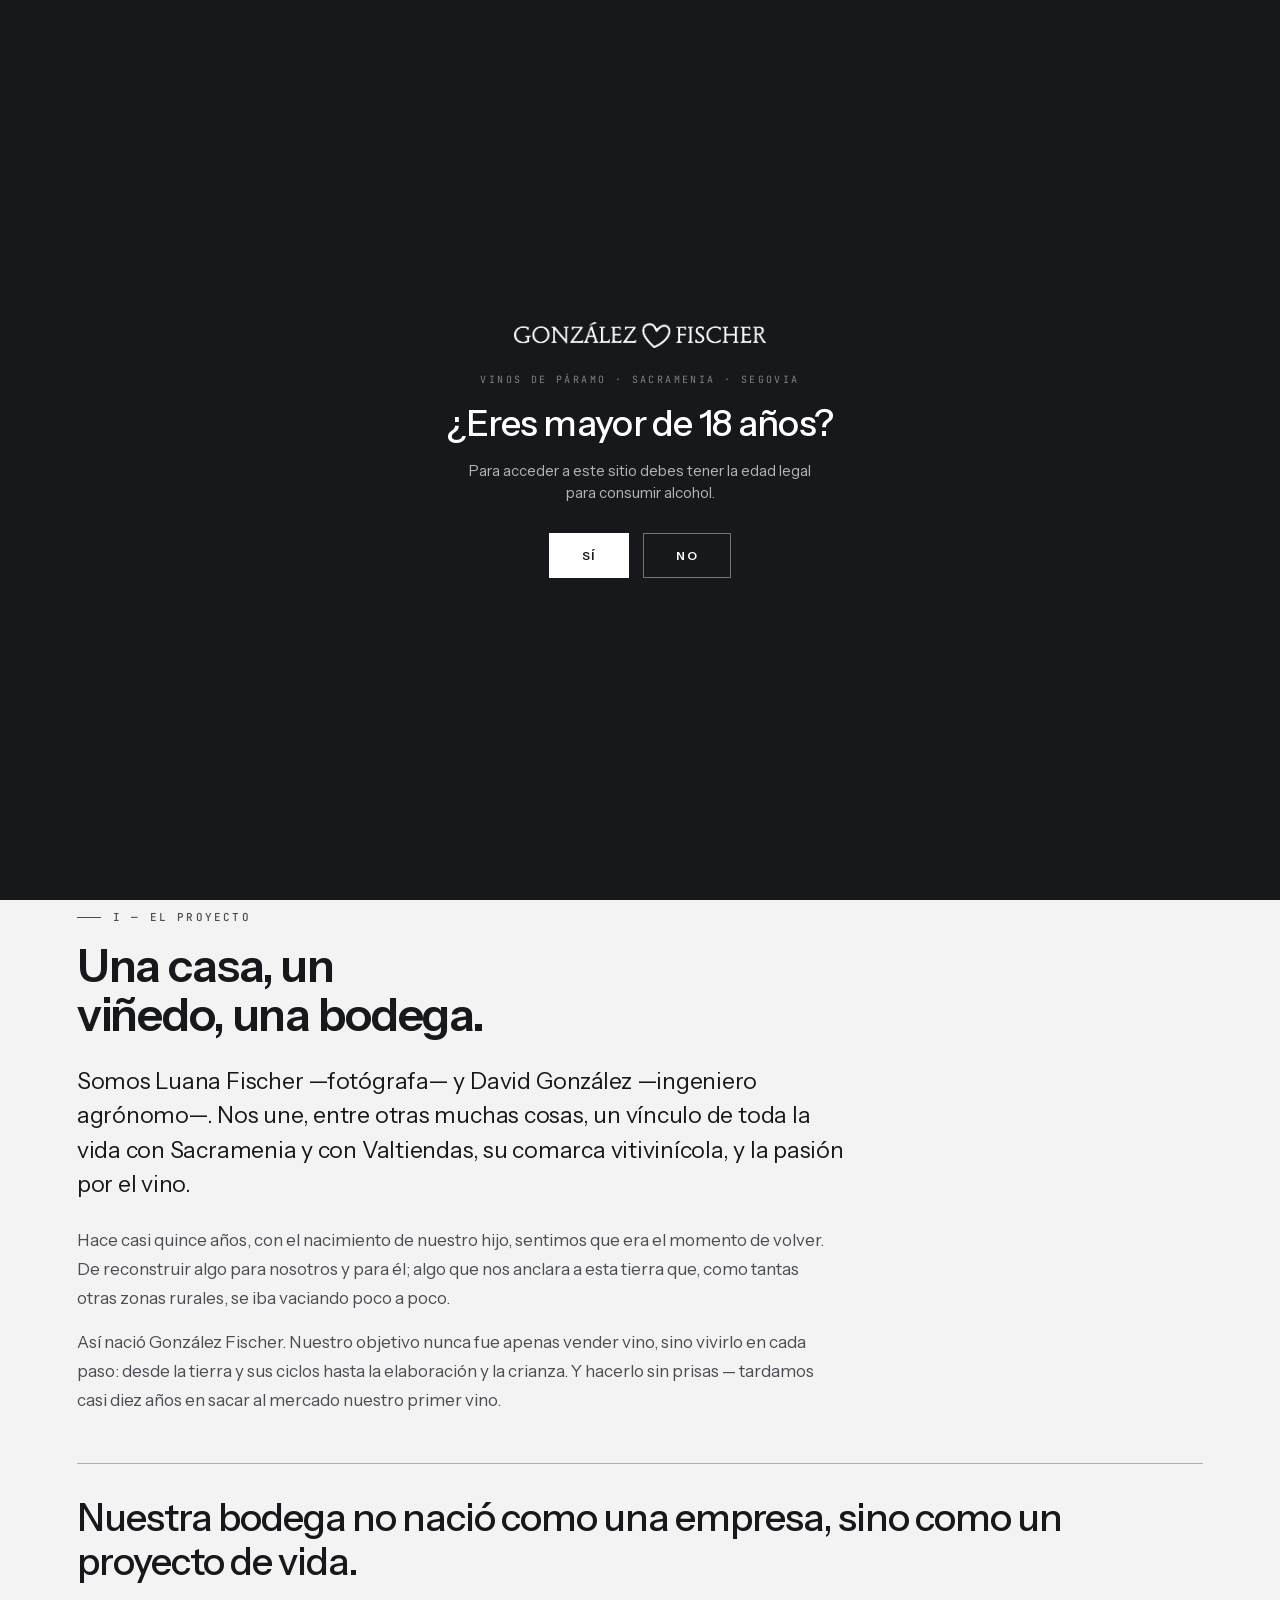
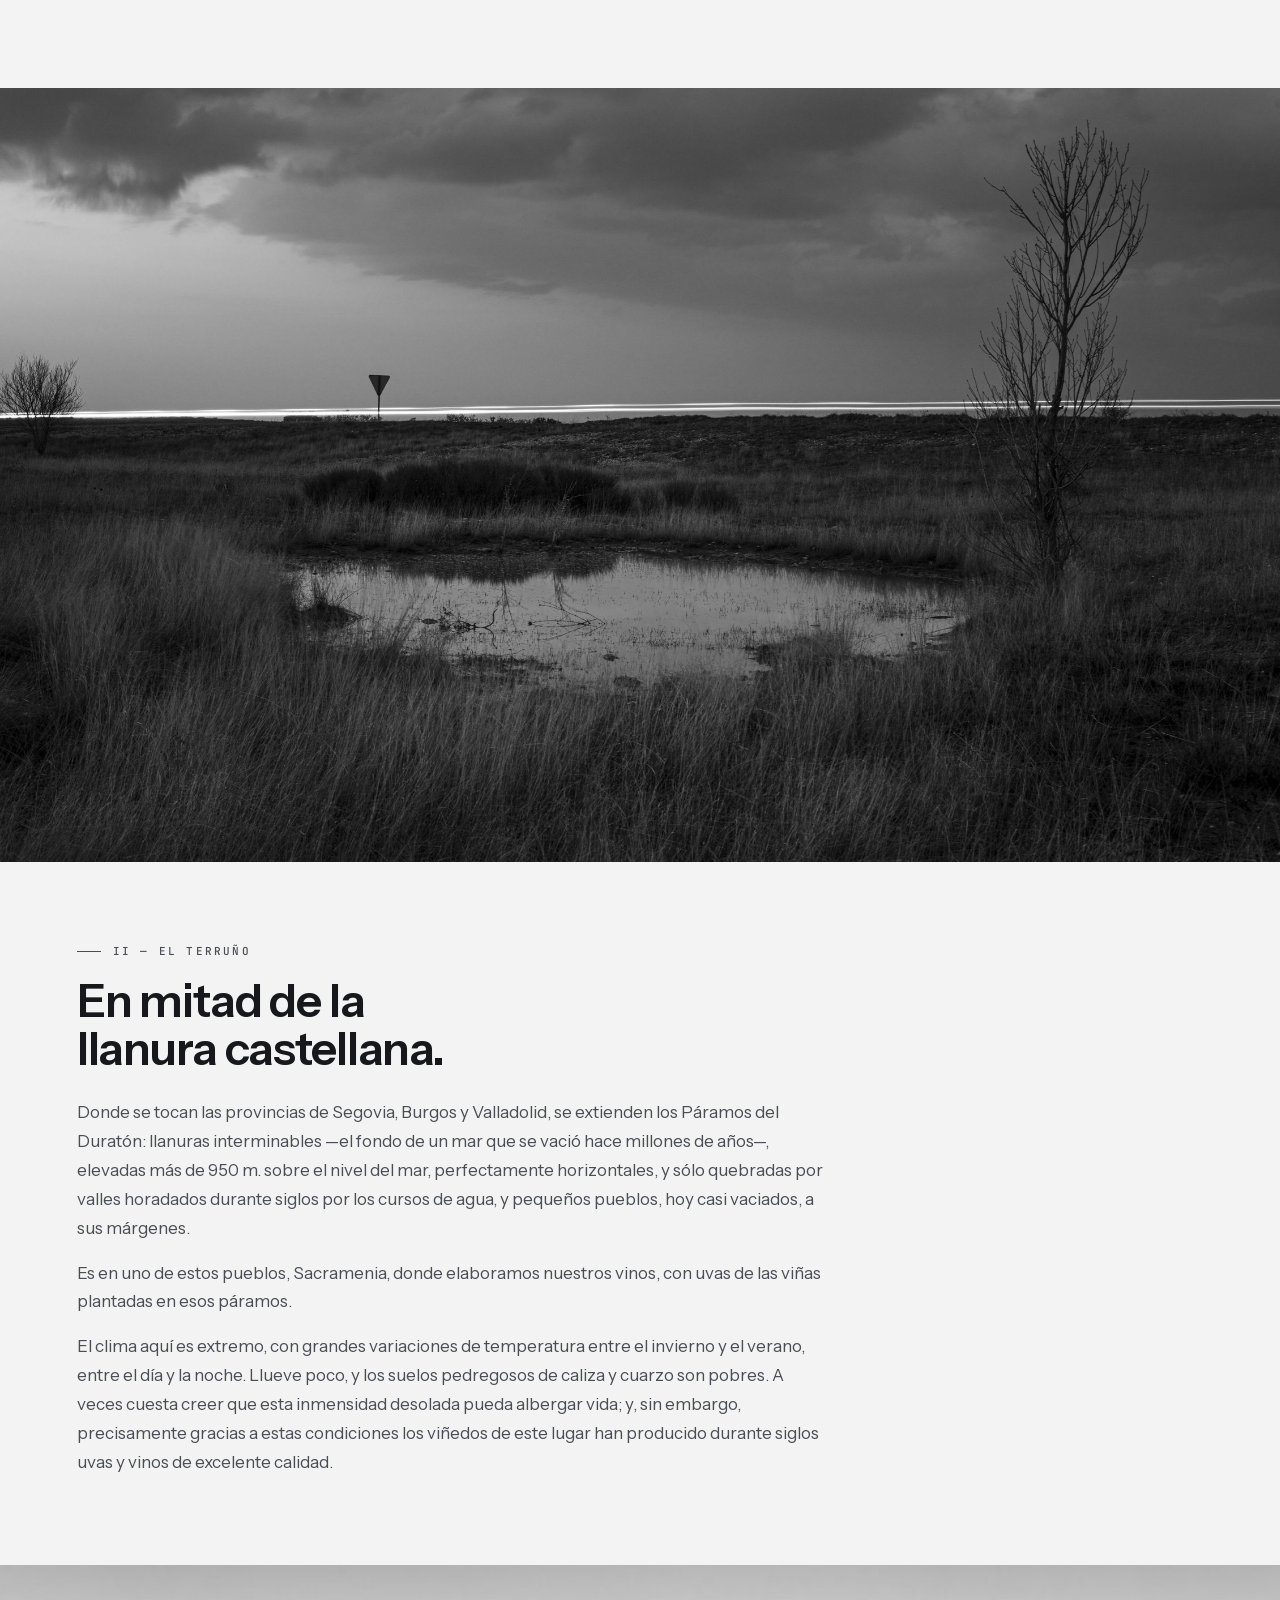
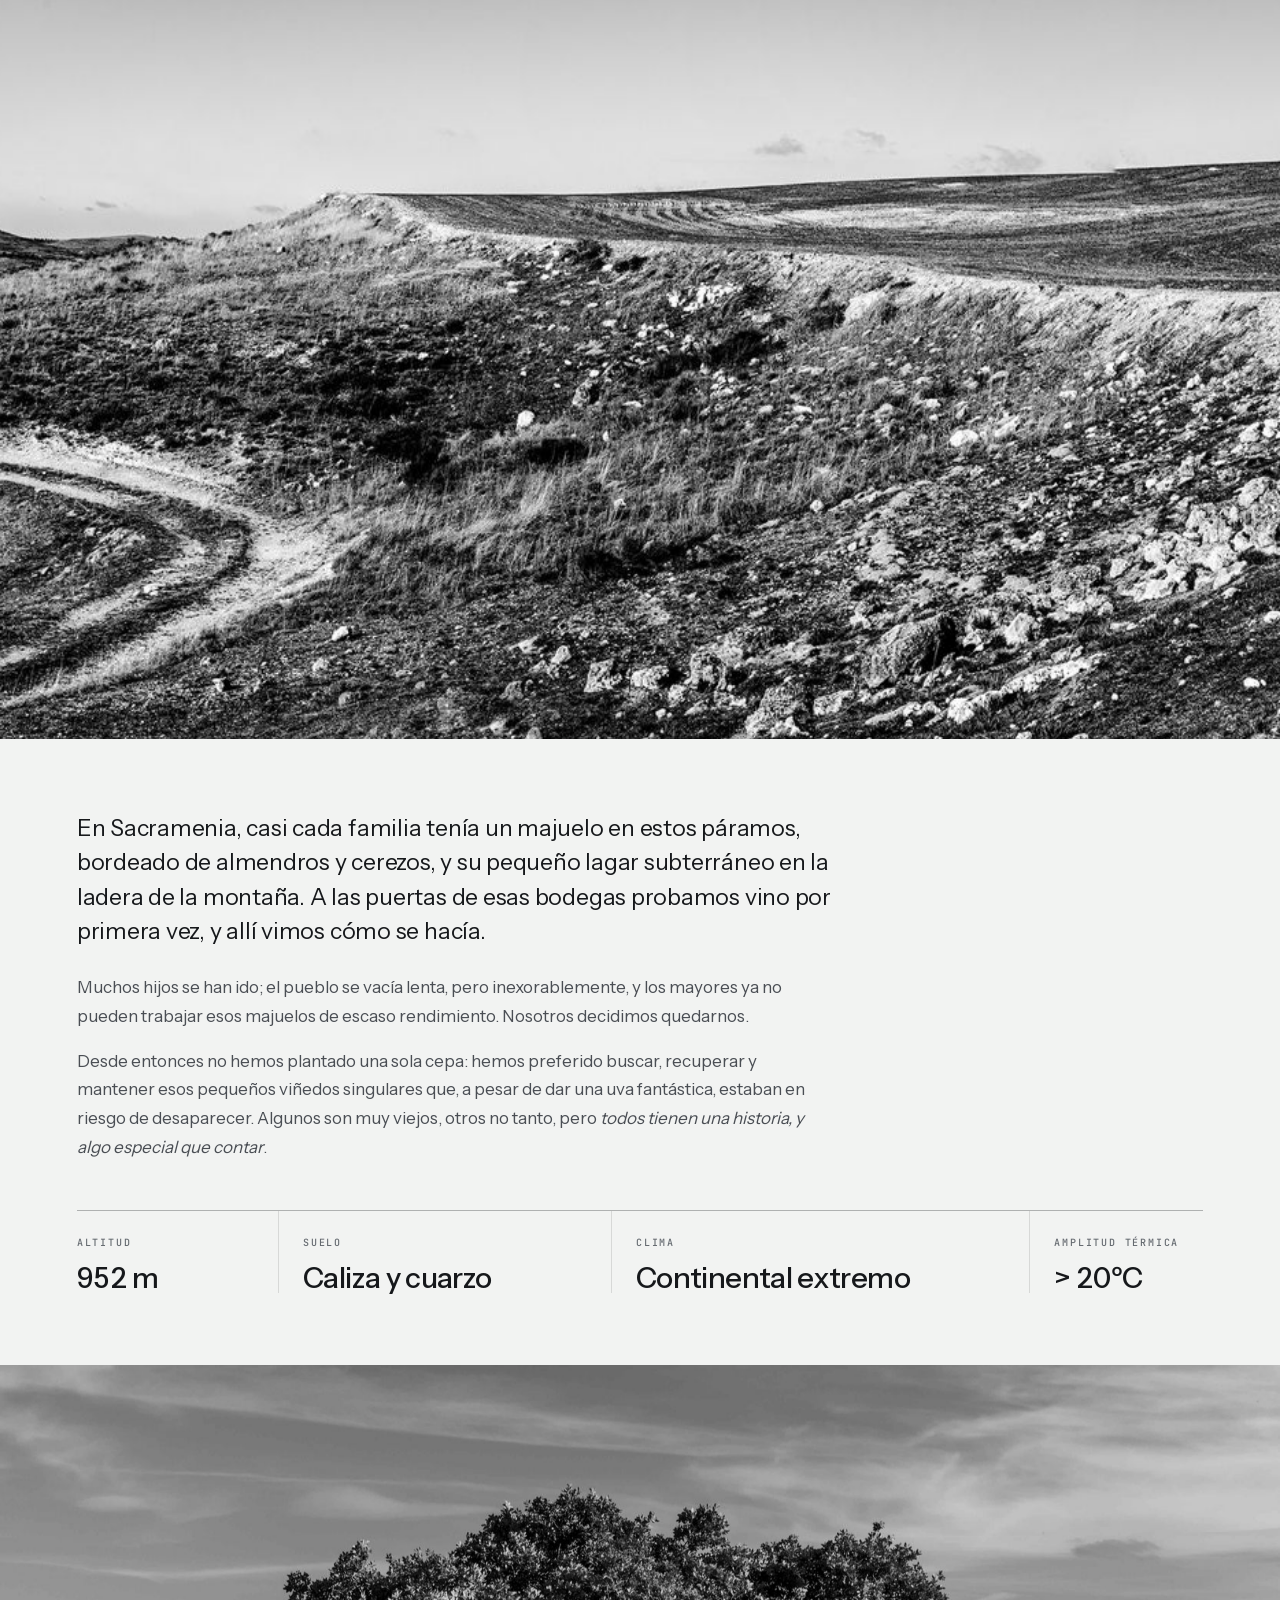
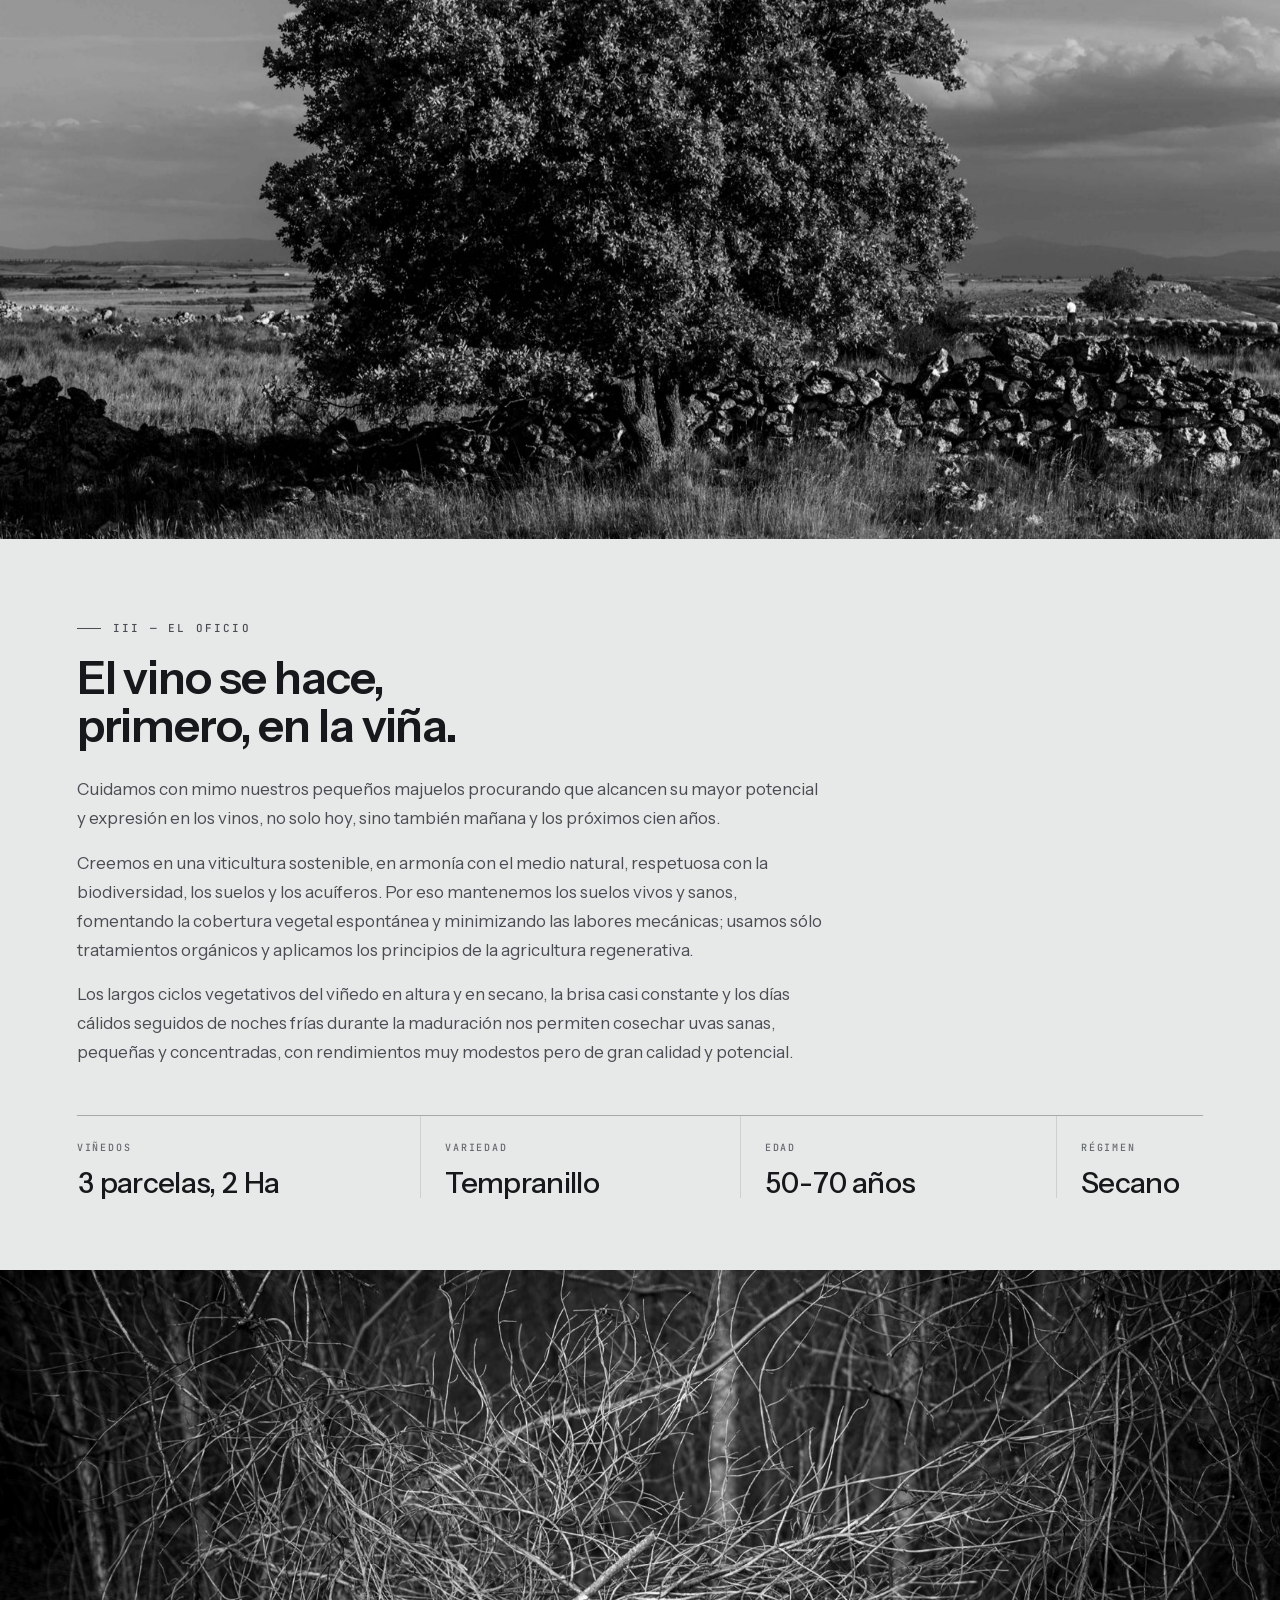
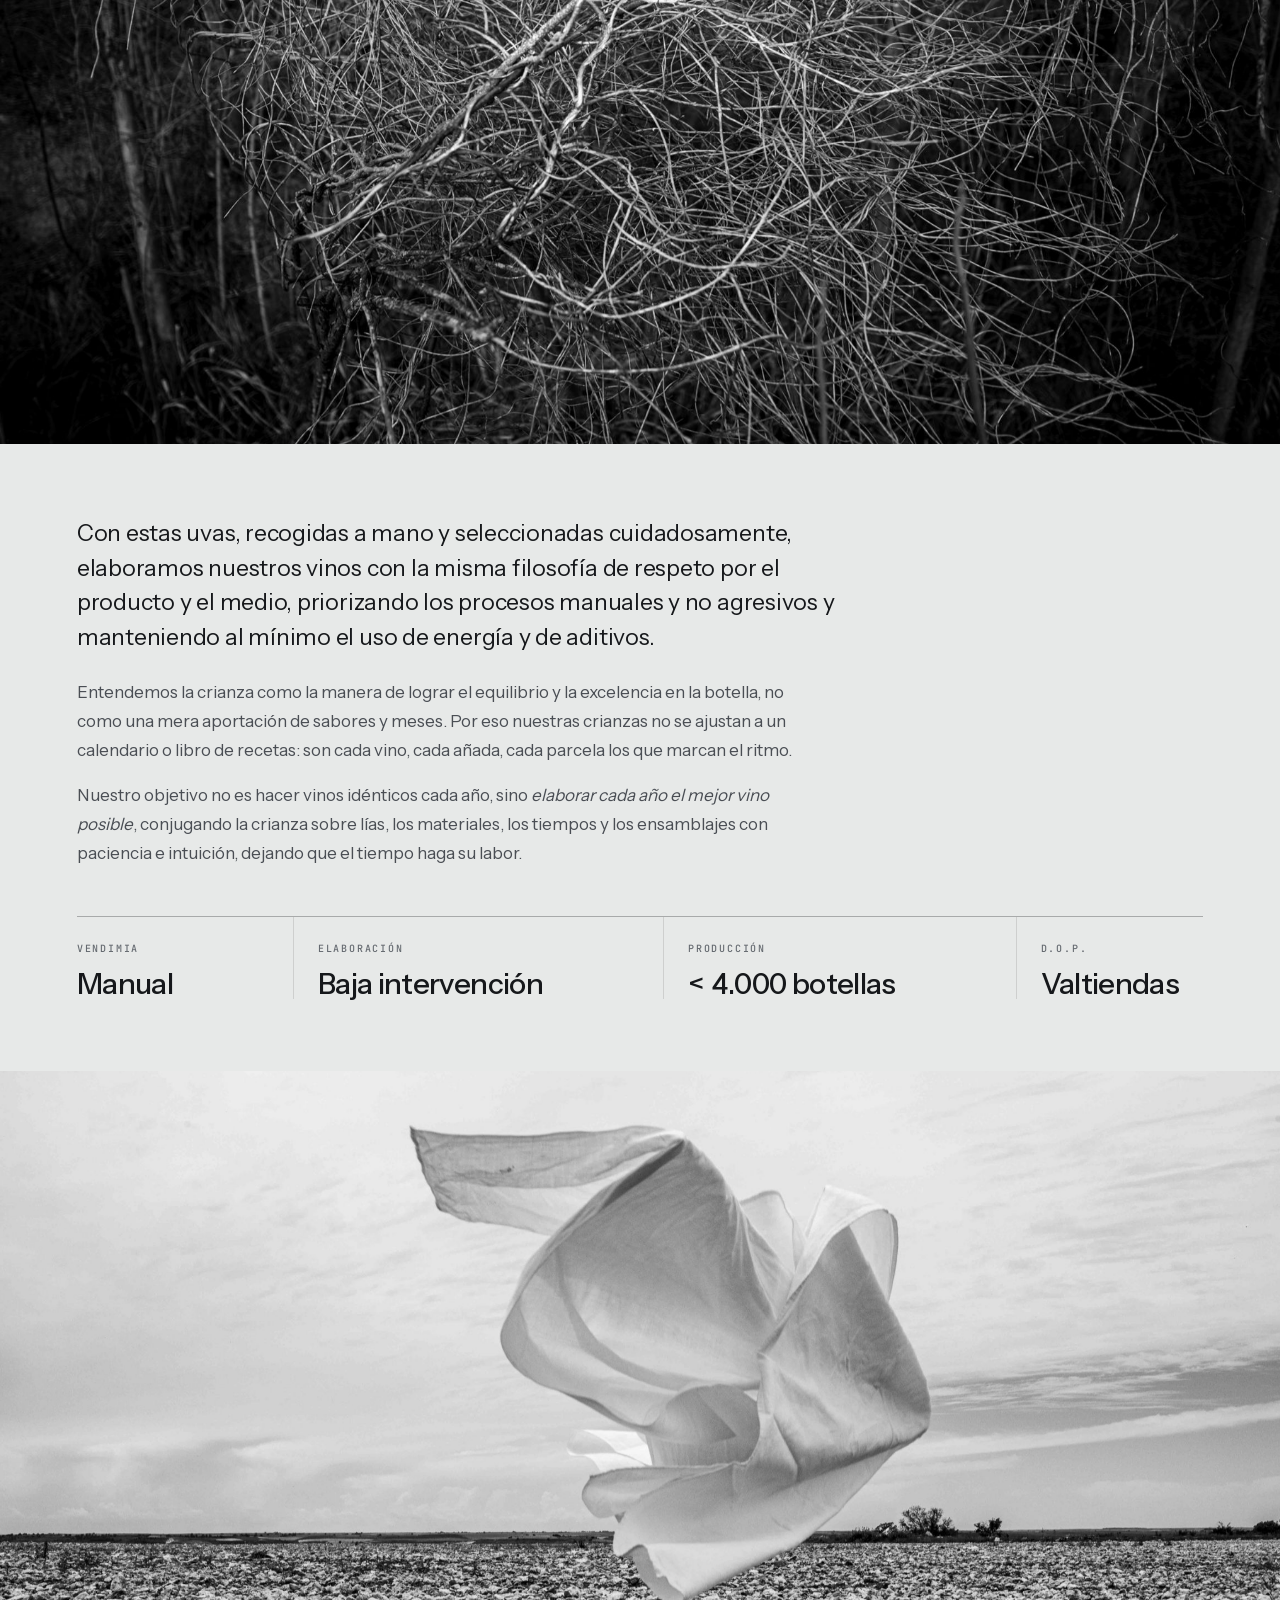
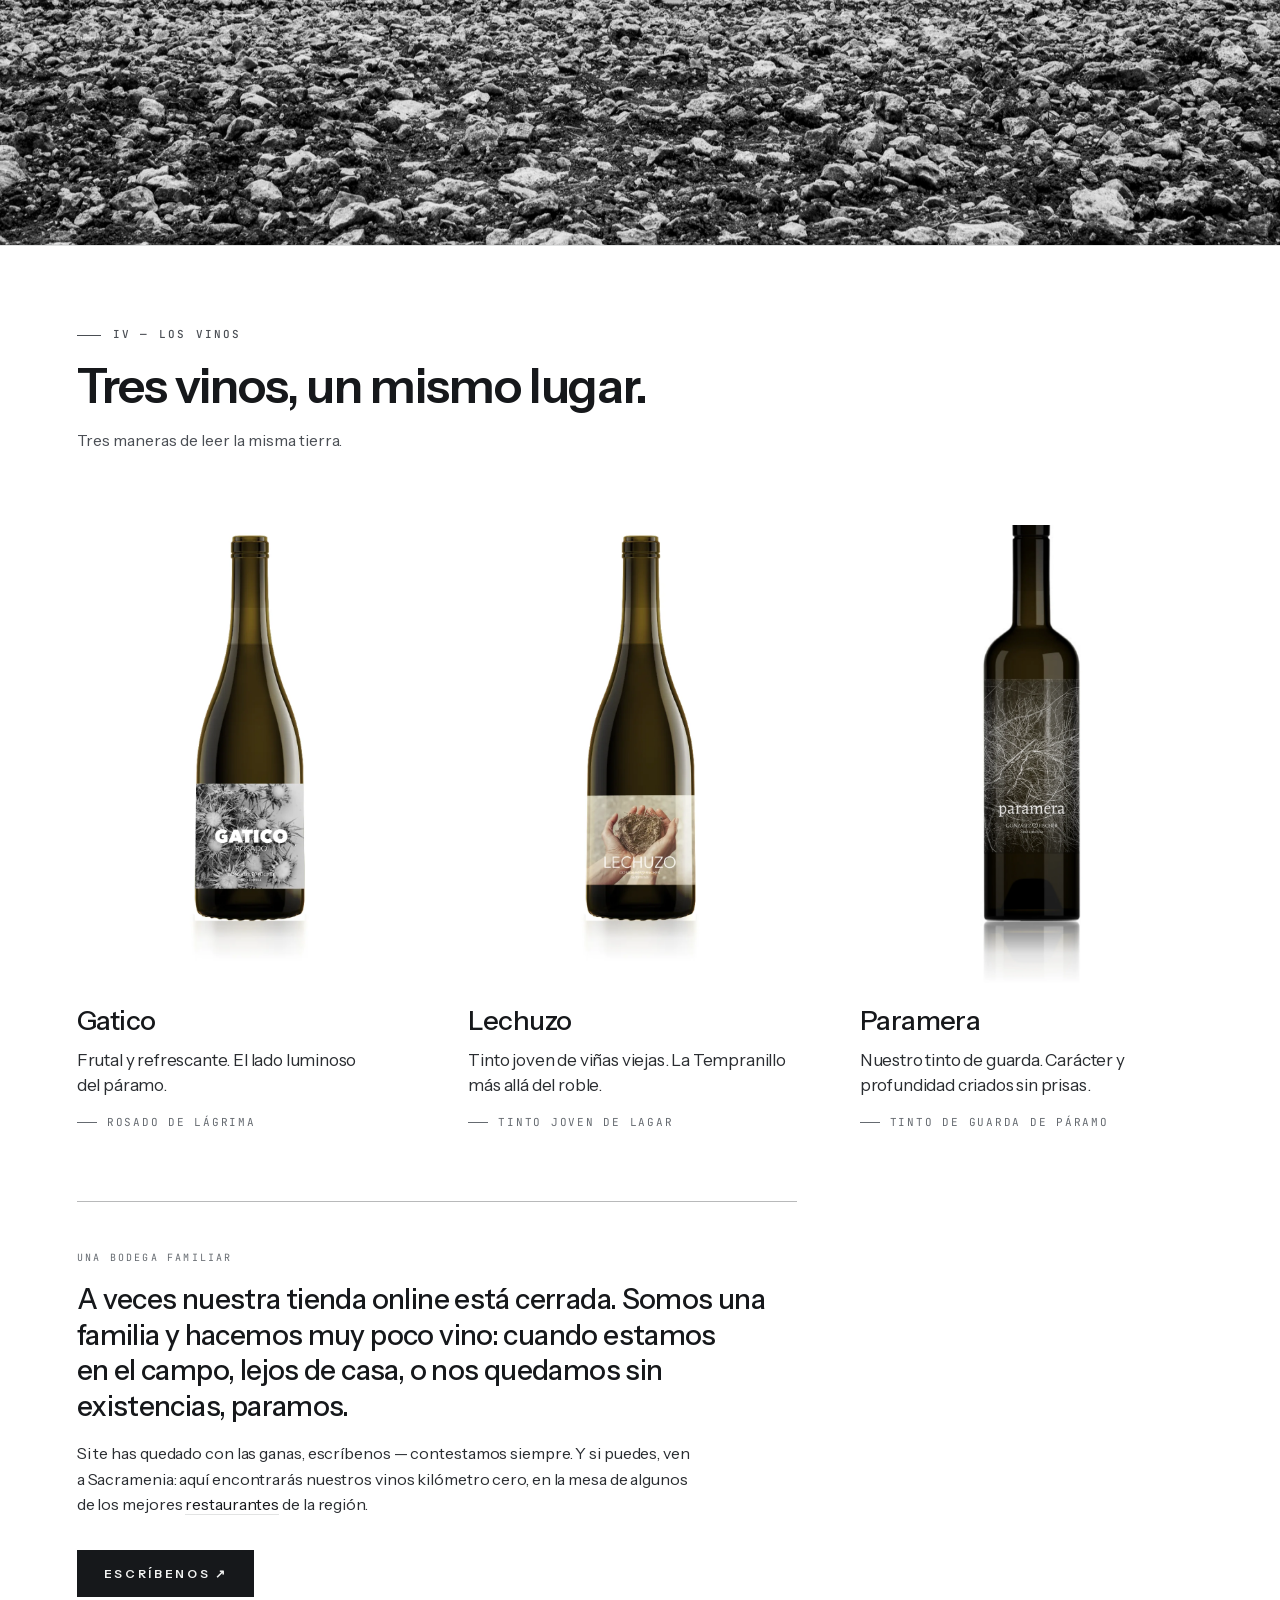
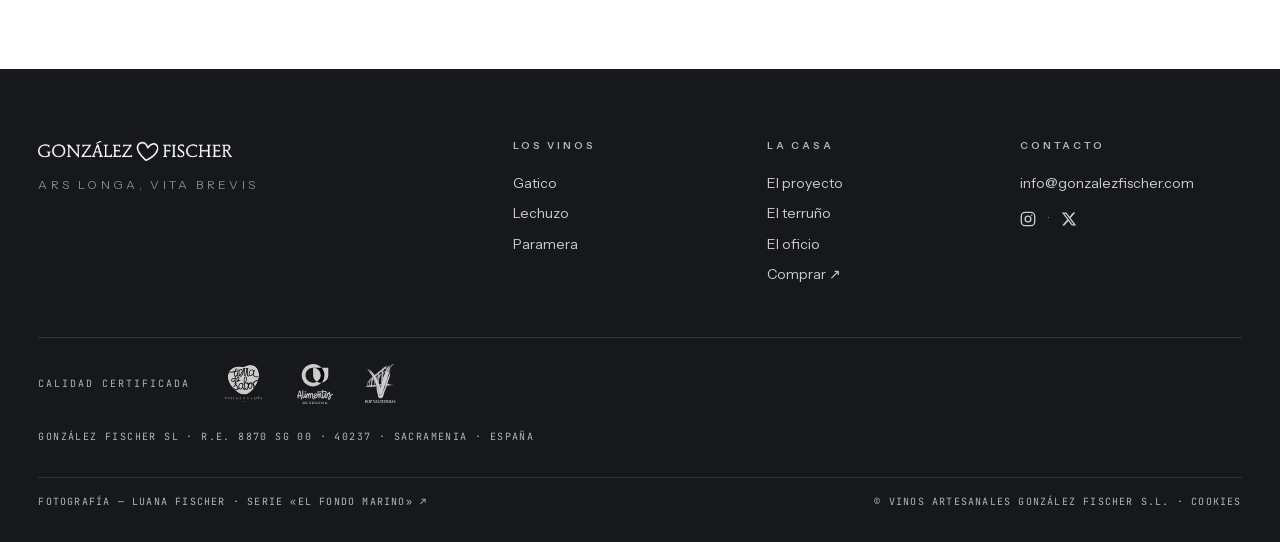
==== commit 43523758: "Balance wine trio bottle sizes; give reflections bottom air - Scale up Paramera (slim bottle) so the" ====
--- a/docs/index.html
+++ b/docs/index.html
@@ -286,7 +286,12 @@
   .wine-trio .item { display: flex; flex-direction: column; cursor: pointer; background: transparent; border: 0; padding: 0; text-align: left; color: inherit; }
   .wine-trio .ph { aspect-ratio: 3/4; background: #fff; overflow: hidden; position: relative; margin-bottom: var(--space-5); }
   .wine-trio .ph img { width: 100%; height: 100%; object-fit: contain; transition: transform 1.2s var(--ease-out); }
-  .wine-trio .item:hover .ph img { transform: scale(1.02); }
+  /* Shrink all three equally (anchored to the top) to leave air at the bottom, so Paramera's long reflection isn't clipped — relative sizes and baseline alignment are preserved */
+  .wine-trio .ph img { transform: scale(0.95); transform-origin: 50% 0%; }
+  .wine-trio .item:hover .ph img { transform: scale(0.97); transform-origin: 50% 0%; }
+  /* Paramera is a slim Bordeaux bottle photographed smaller in-frame; scale up (base bakes in the 0.95 above) so the three read as one size and its base aligns */
+  .wine-trio .item[data-detail="paramera"] .ph img { transform: translateY(-1.74%) scale(1.045); transform-origin: 50% 50%; }
+  .wine-trio .item[data-detail="paramera"]:hover .ph img { transform: translateY(-1.74%) scale(1.066); transform-origin: 50% 50%; }
   .wine-trio .name { font-family: var(--font-sans); font-weight: 500; font-size: 27px; line-height: 1.05; letter-spacing: -0.02em; color: var(--fg-1); margin: 0 0 var(--space-3); }
   .wine-trio .idea { font-family: var(--font-sans); font-style: normal; font-size: 17px; line-height: 1.5; letter-spacing: -0.01em; color: var(--fg-2); margin: 0 0 var(--space-4); max-width: 34ch; }
   .wine-trio .meta { font-family: var(--font-mono); font-size: 11px; letter-spacing: 0.16em; text-transform: uppercase; color: var(--fg-4); }
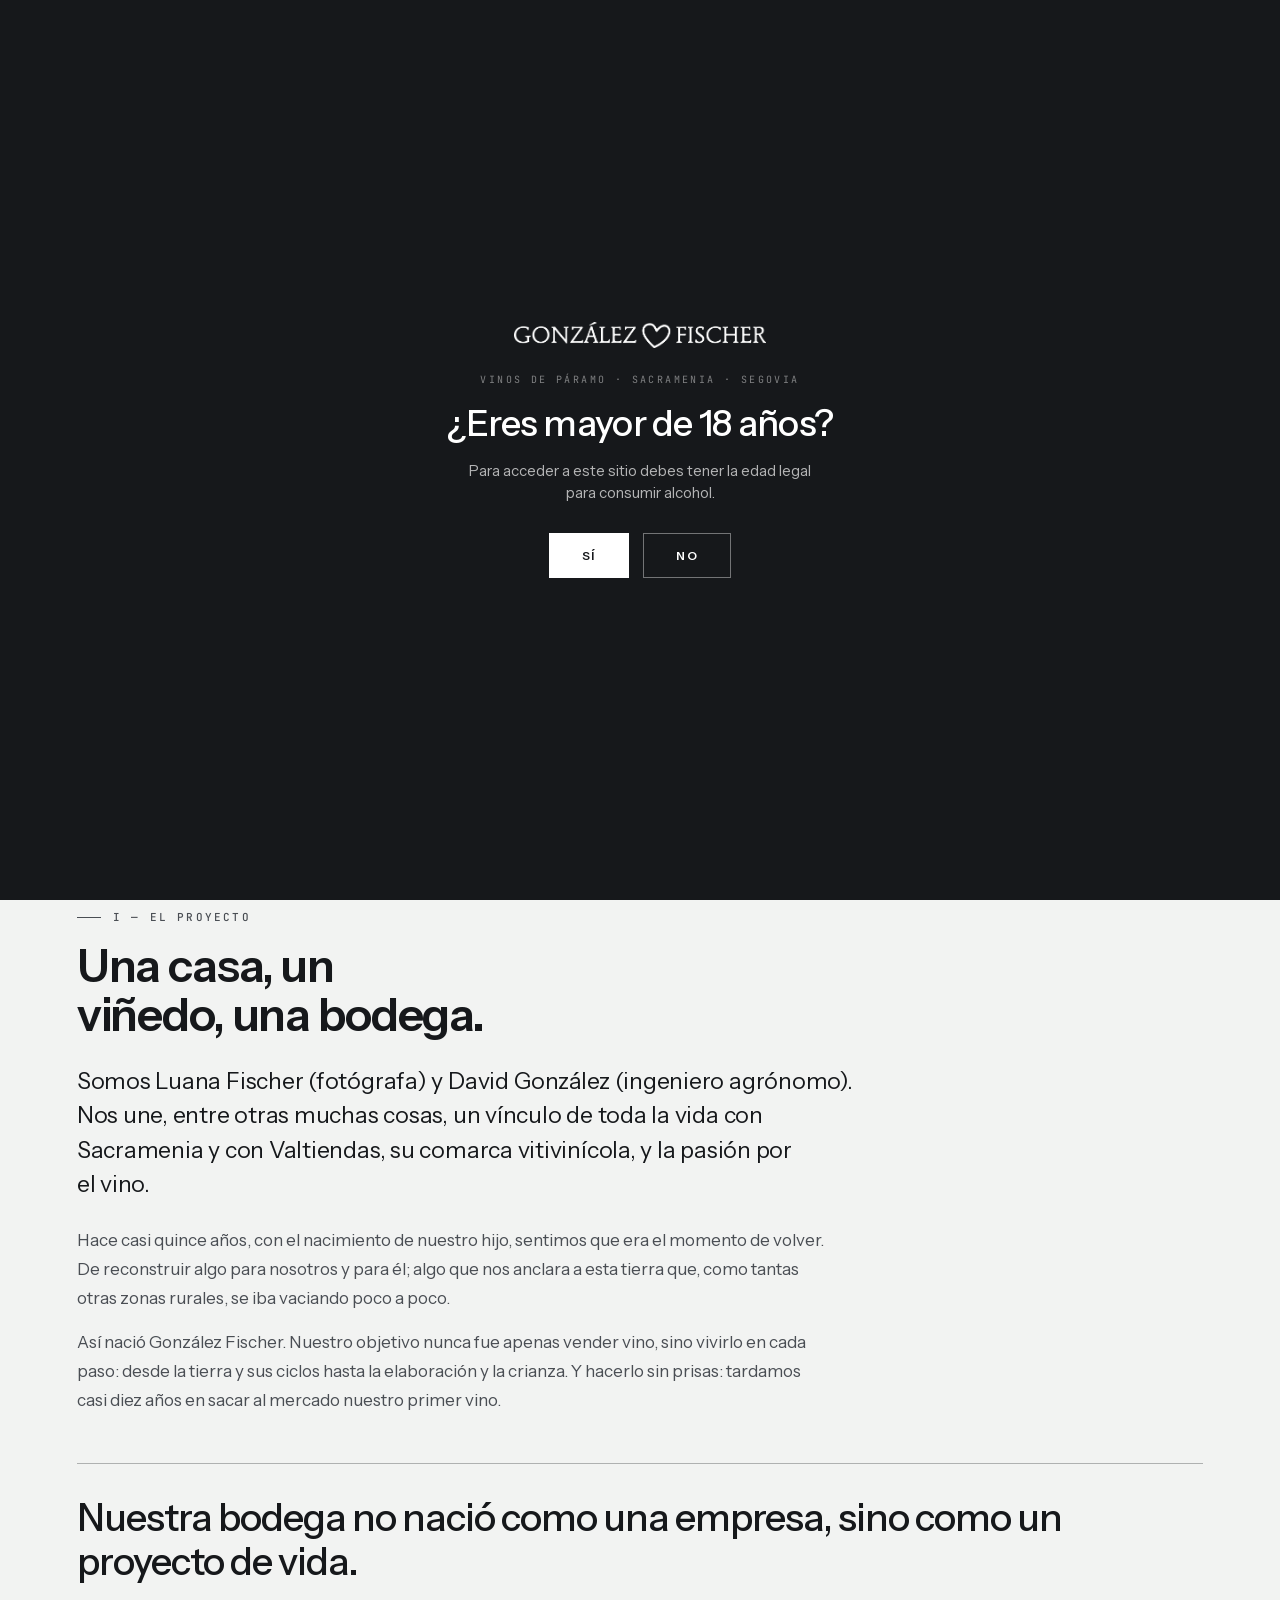
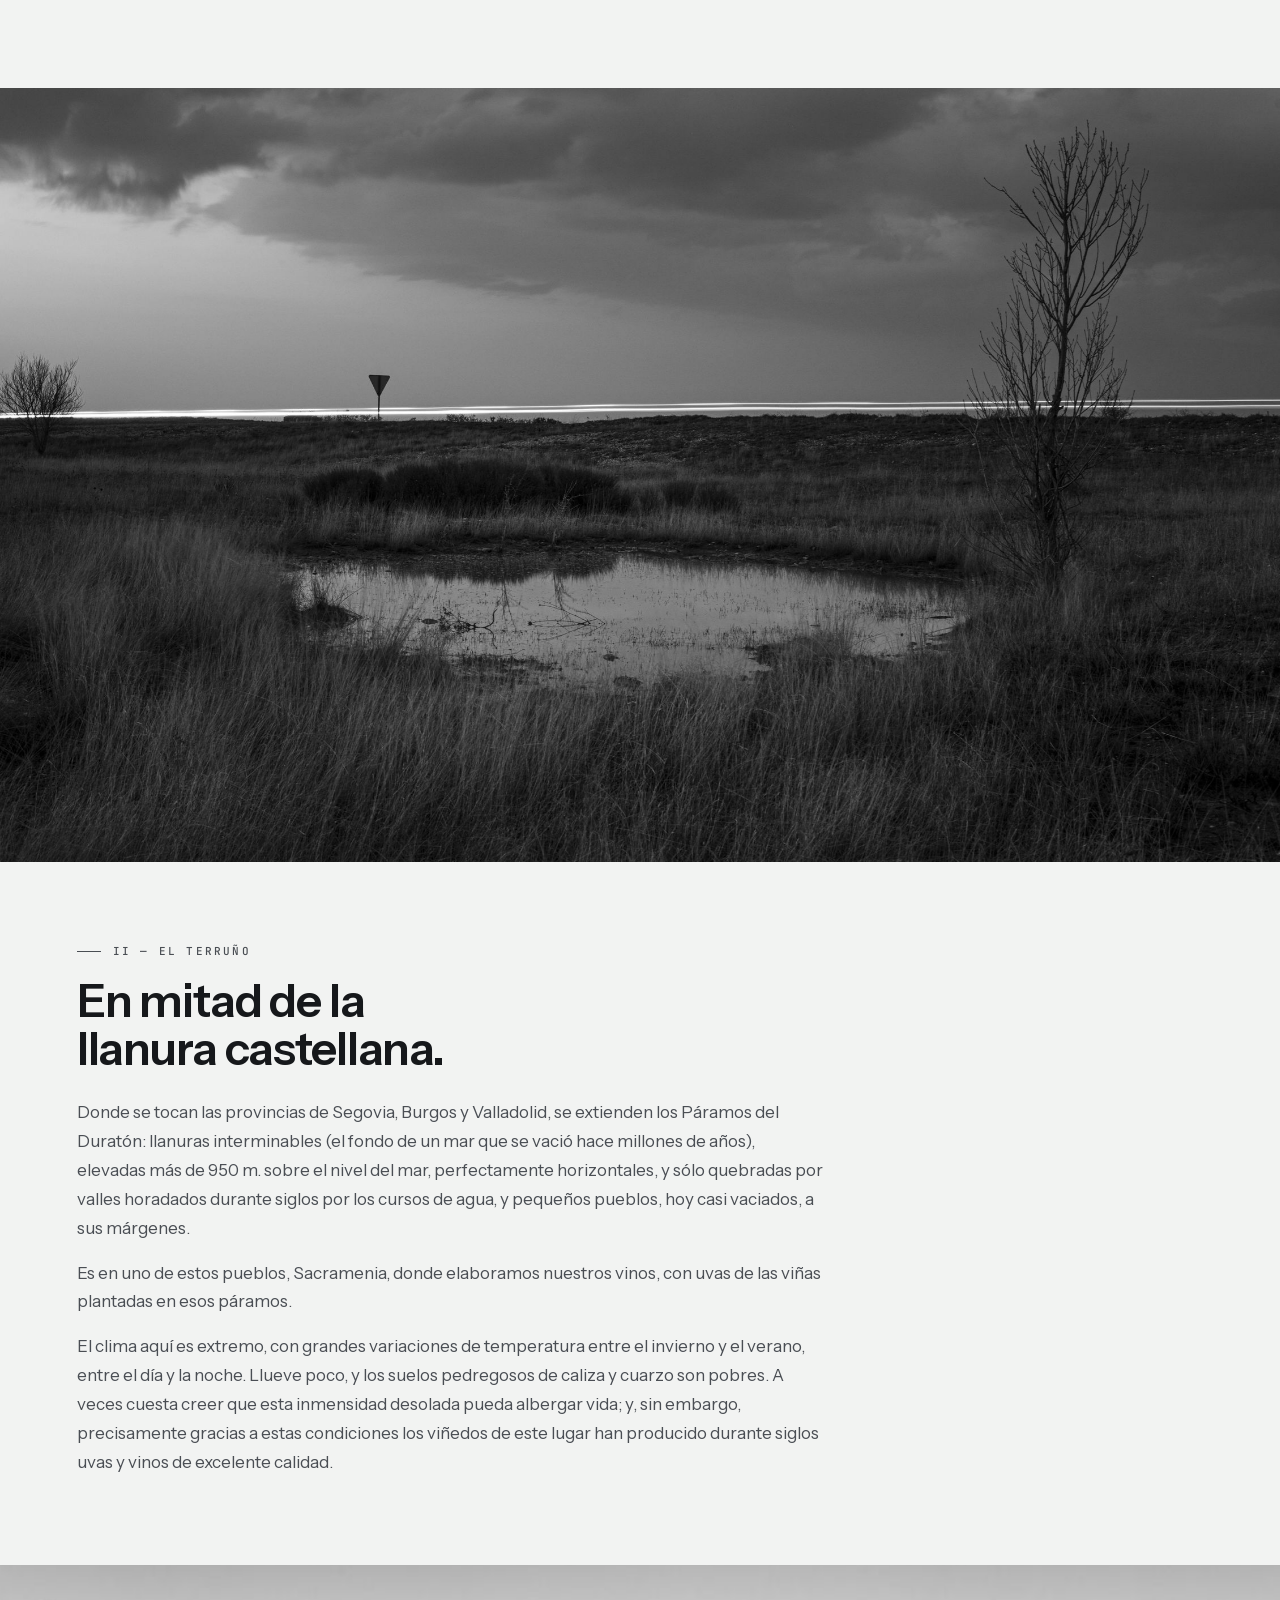
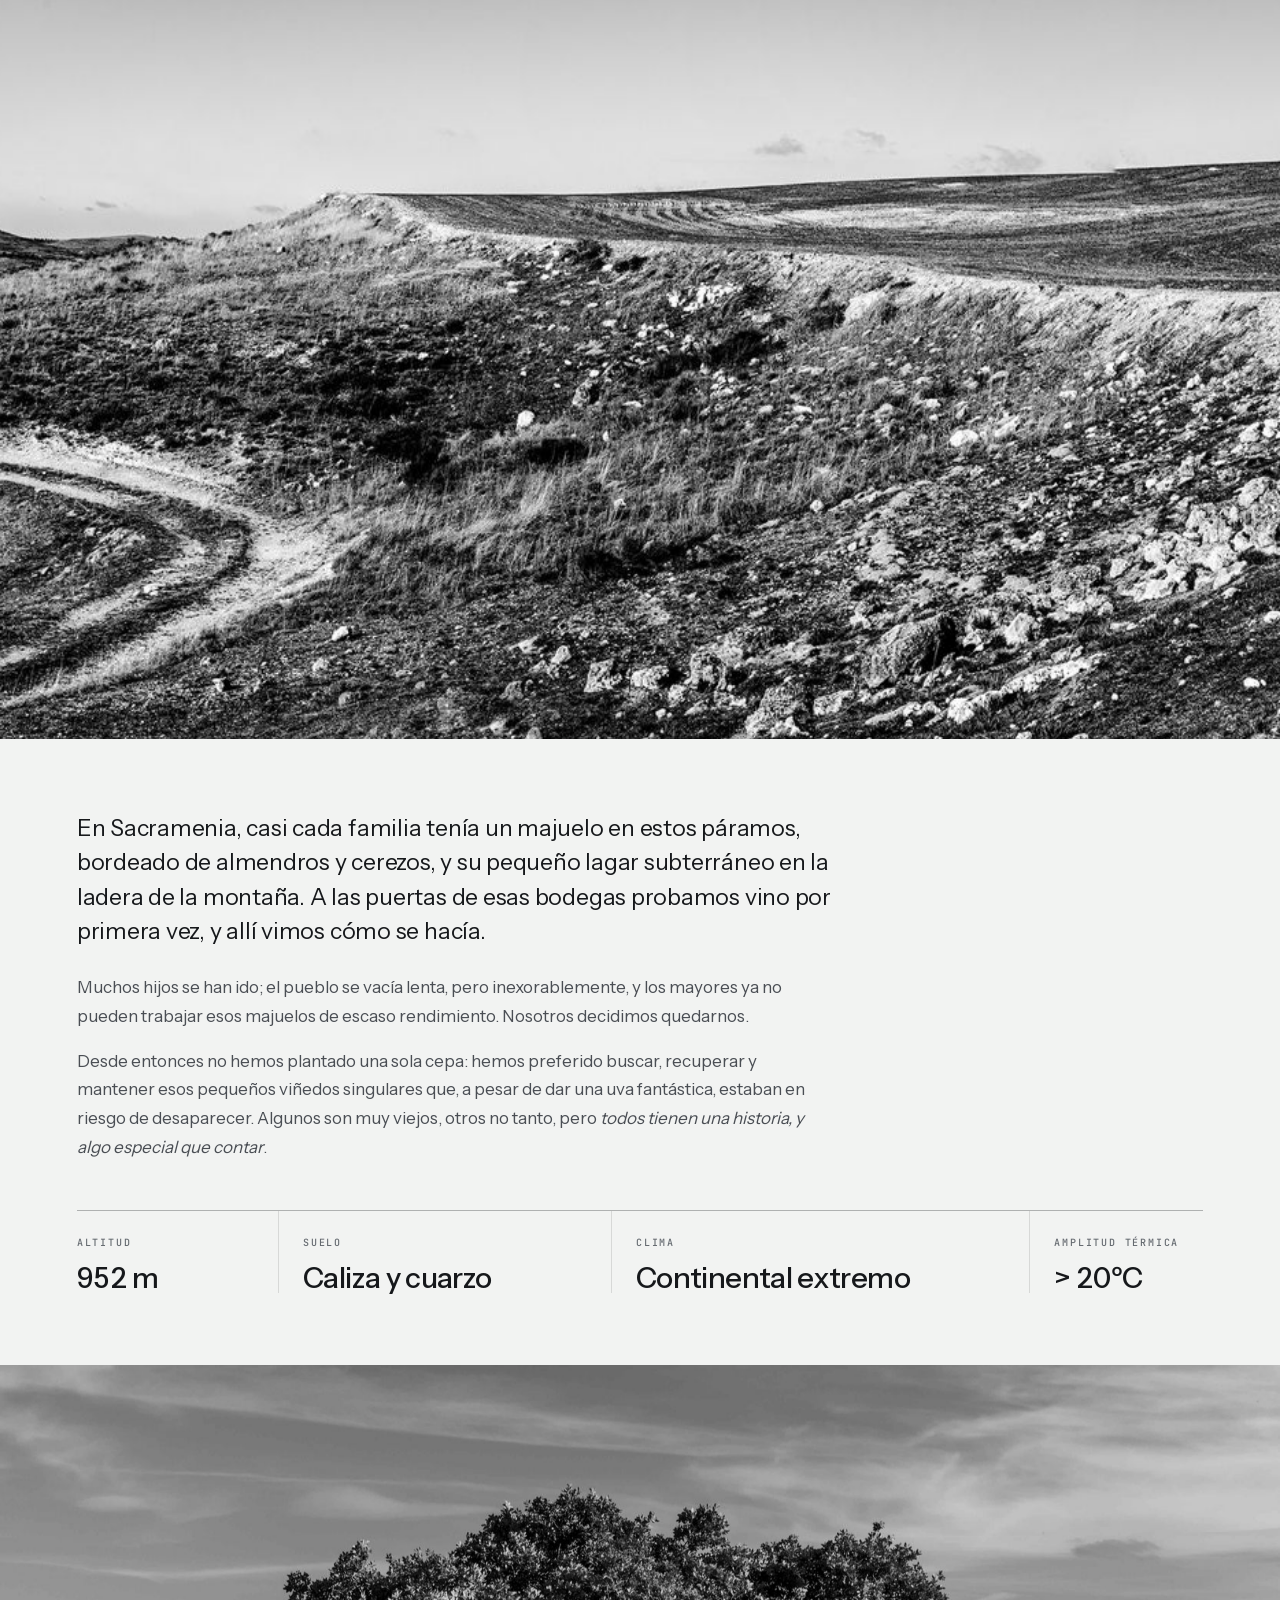
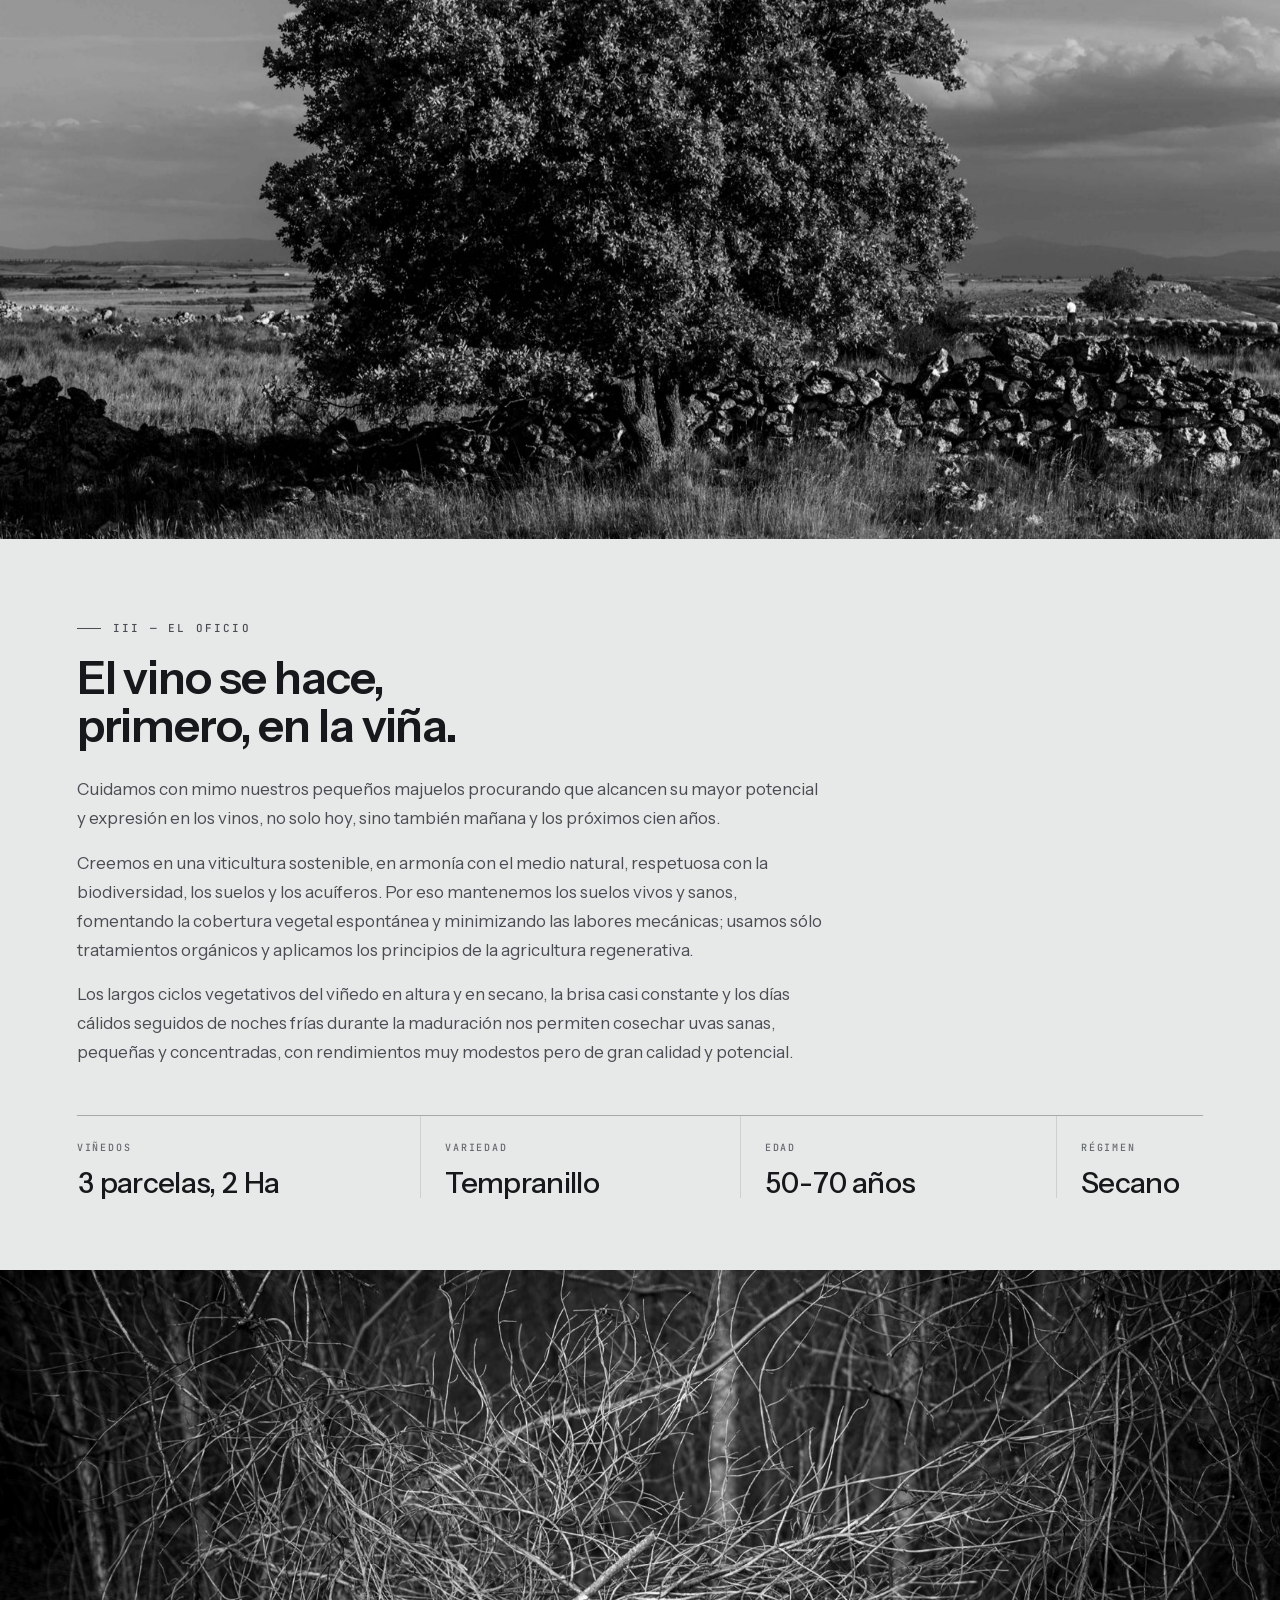
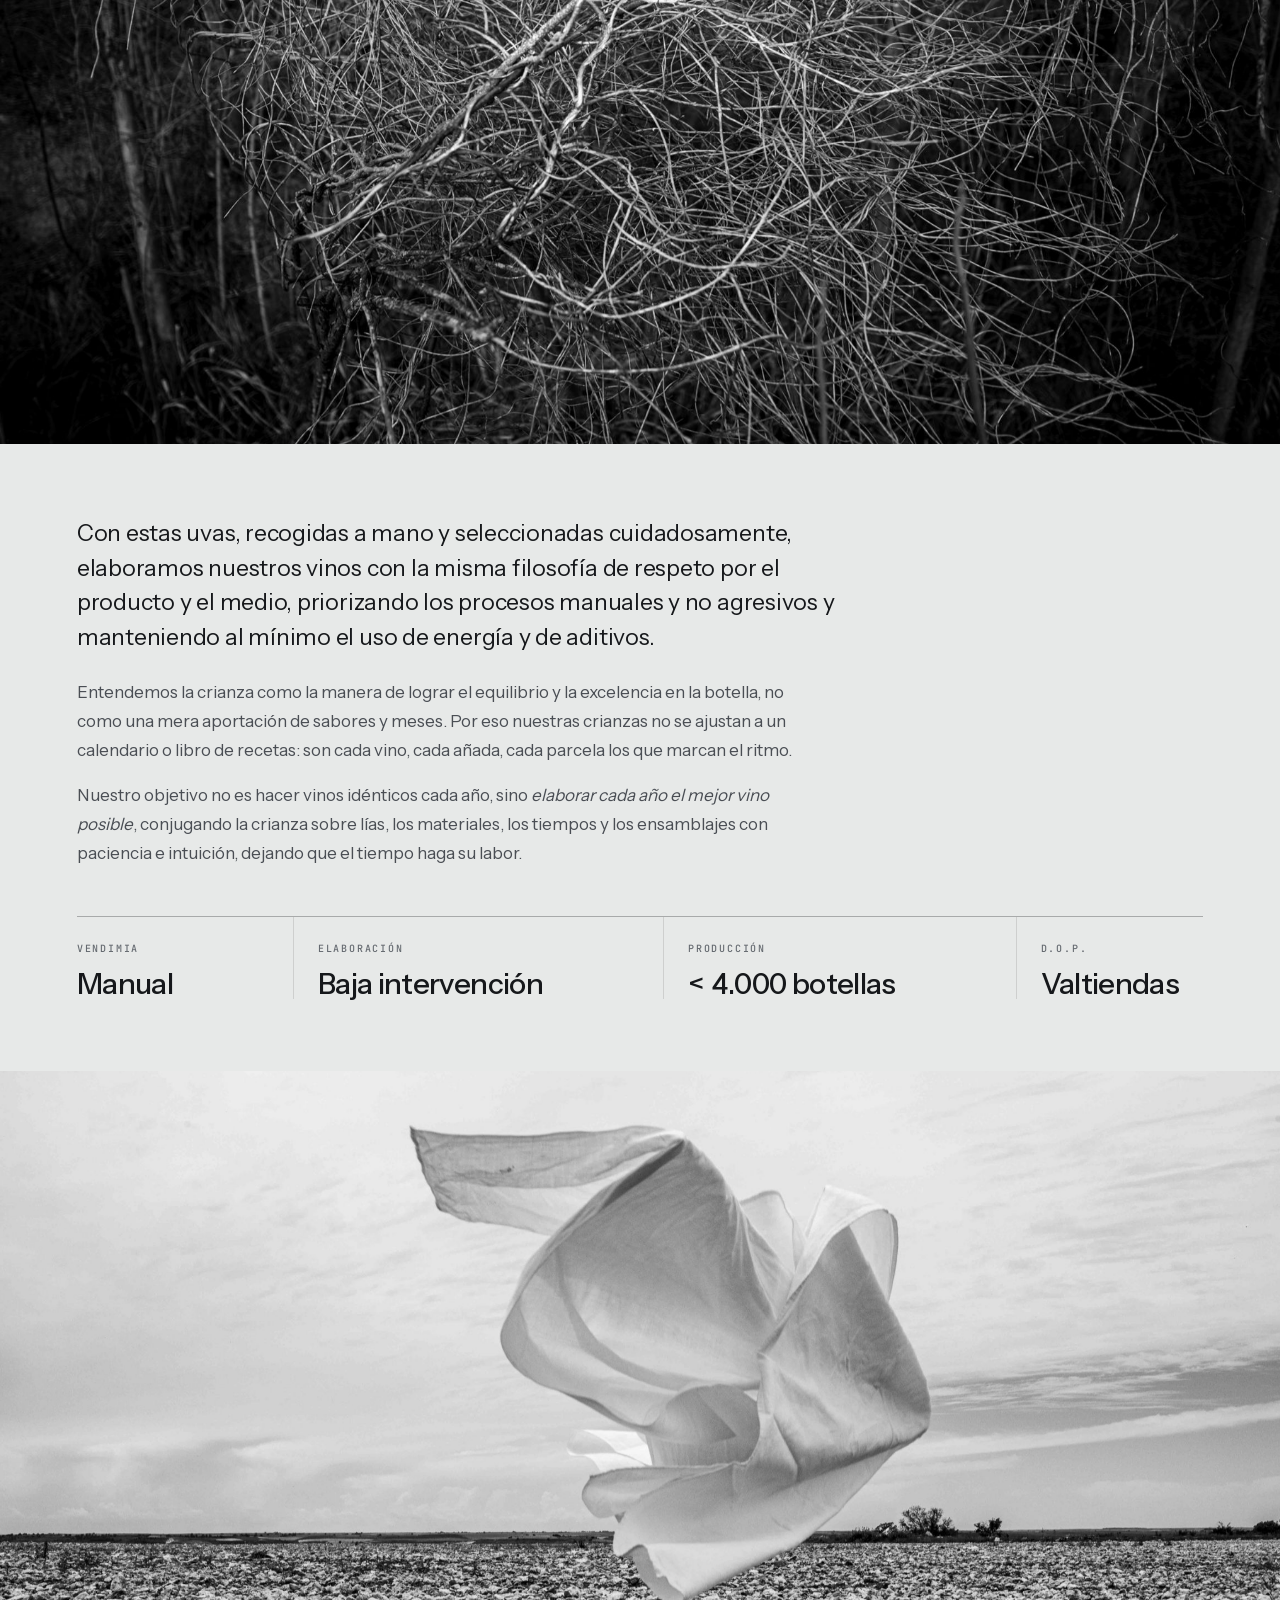
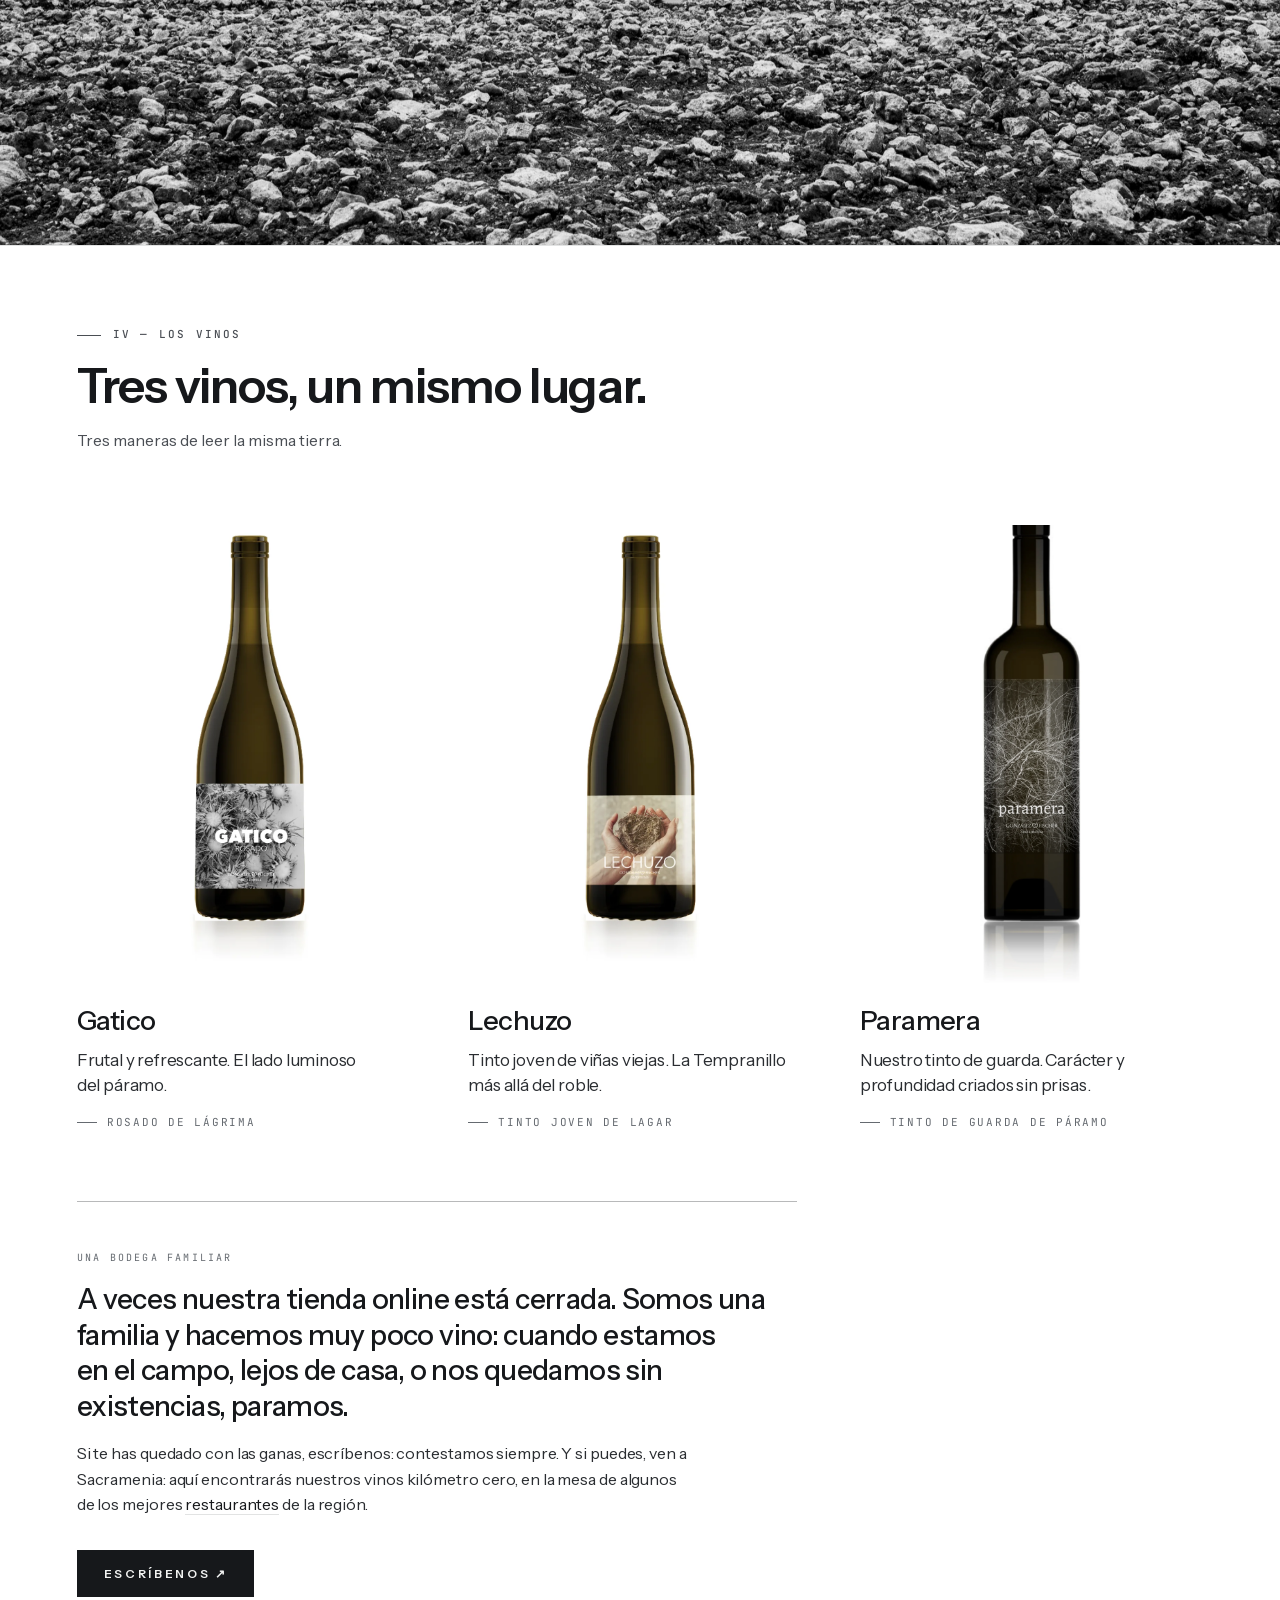
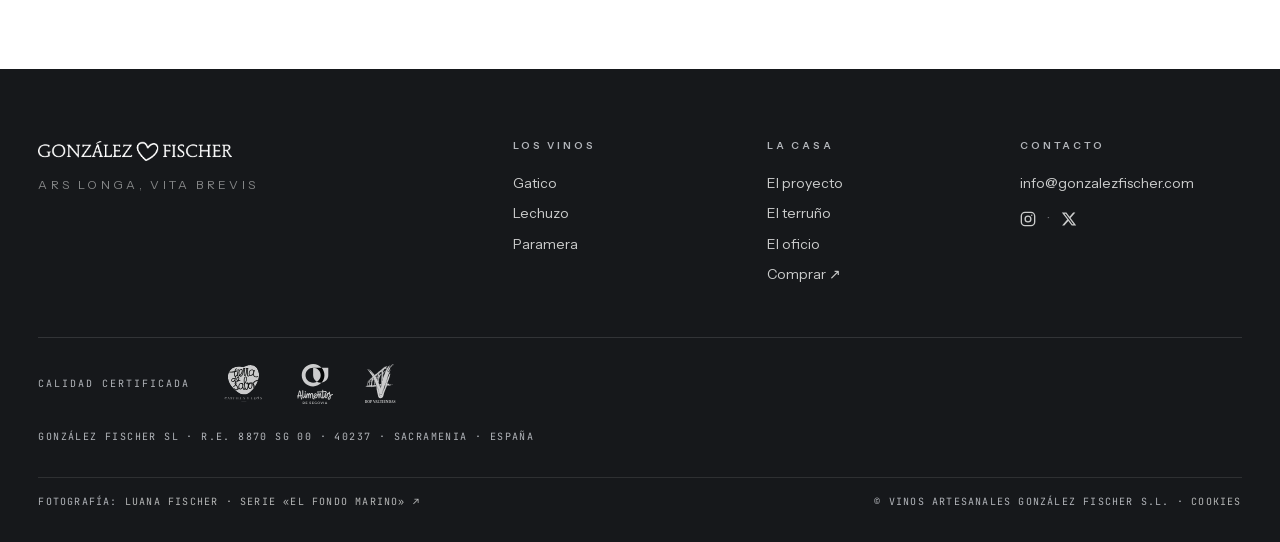
==== commit 85812524: "Replace em dashes in running text with parentheses/colons/commas Applies to prose in both languages;" ====
--- a/docs/index.html
+++ b/docs/index.html
@@ -489,7 +489,7 @@
         <button class="age-btn age-yes" type="button" data-en="Yes">Sí</button>
         <button class="age-btn age-no" type="button" data-en="No">No</button>
       </div>
-      <p class="age-deny" data-en="Sorry — you must be of legal drinking age to access this site." hidden>Lo sentimos: debes tener la edad legal para consumir alcohol para acceder a este sitio.</p>
+      <p class="age-deny" data-en="Sorry, you must be of legal drinking age to access this site." hidden>Lo sentimos: debes tener la edad legal para consumir alcohol para acceder a este sitio.</p>
     </div>
   </div>
   <!-- Cookie/analytics consent (GDPR): Google Analytics only loads after Accept -->
@@ -552,9 +552,9 @@
         <div class="container prose wide-read">
           <div class="chapter" data-en="I — The project">I — El proyecto</div>
           <h2 data-en="A house, a vineyard, a winery.">Una casa, un viñedo, una bodega.</h2>
-          <p class="standfirst" data-en="We are Luana Fischer —a photographer— and David González —an agronomist—. Among many other things, we share a lifelong bond with Sacramenia and with Valtiendas, its winegrowing region, and a passion for wine.">Somos Luana Fischer —fotógrafa— y David González —ingeniero agrónomo—. Nos une, entre otras muchas cosas, un vínculo de toda la vida con Sacramenia y con Valtiendas, su comarca vitivinícola, y la pasión por el vino.</p>
+          <p class="standfirst" data-en="We are Luana Fischer (a photographer) and David González (an agronomist). Among many other things, we share a lifelong bond with Sacramenia and with Valtiendas, its winegrowing region, and a passion for wine.">Somos Luana Fischer (fotógrafa) y David González (ingeniero agrónomo). Nos une, entre otras muchas cosas, un vínculo de toda la vida con Sacramenia y con Valtiendas, su comarca vitivinícola, y la pasión por el vino.</p>
           <p data-en="Almost fifteen years ago, when our son was born, we felt it was time to come back. To rebuild something for us and for him; something to root us to this land that, like so many other rural areas, was slowly emptying out.">Hace casi quince años, con el nacimiento de nuestro hijo, sentimos que era el momento de volver. De reconstruir algo para nosotros y para él; algo que nos anclara a esta tierra que, como tantas otras zonas rurales, se iba vaciando poco a poco.</p>
-          <p data-en="And so González Fischer was born. Our goal was never simply to sell wine, but to live it at every step: from the soil and its cycles to the winemaking and the ageing. And to do it without haste — it took us almost ten years to release our first wine.">Así nació González Fischer. Nuestro objetivo nunca fue apenas vender vino, sino vivirlo en cada paso: desde la tierra y sus ciclos hasta la elaboración y la crianza. Y hacerlo sin prisas — tardamos casi diez años en sacar al mercado nuestro primer vino.</p>
+          <p data-en="And so González Fischer was born. Our goal was never simply to sell wine, but to live it at every step: from the soil and its cycles to the winemaking and the ageing. And to do it without haste: it took us almost ten years to release our first wine.">Así nació González Fischer. Nuestro objetivo nunca fue apenas vender vino, sino vivirlo en cada paso: desde la tierra y sus ciclos hasta la elaboración y la crianza. Y hacerlo sin prisas: tardamos casi diez años en sacar al mercado nuestro primer vino.</p>
         </div>
         <div class="container" style="margin-top: var(--space-7)">
           <div class="manifesto-block">
@@ -573,7 +573,7 @@
         <div class="container prose wide-read">
           <div class="chapter" data-en="II — The terroir">II — El terruño</div>
           <h2 data-en="In the middle of the Castilian plain.">En mitad de la llanura castellana.</h2>
-          <p data-en="Where the provinces of Segovia, Burgos and Valladolid meet lie the Páramos del Duratón: endless tablelands —the floor of a sea that emptied millions of years ago—, raised more than 950 m above sea level, perfectly flat, broken only by valleys carved over centuries by the rivers, and small villages — today almost deserted — along their edges.">Donde se tocan las provincias de Segovia, Burgos y Valladolid, se extienden los Páramos del Duratón: llanuras interminables —el fondo de un mar que se vació hace millones de años—, elevadas más de 950 m. sobre el nivel del mar, perfectamente horizontales, y sólo quebradas por valles horadados durante siglos por los cursos de agua, y pequeños pueblos, hoy casi vaciados, a sus márgenes.</p>
+          <p data-en="Where the provinces of Segovia, Burgos and Valladolid meet lie the Páramos del Duratón: endless tablelands (the floor of a sea that emptied millions of years ago), raised more than 950 m above sea level, perfectly flat, broken only by valleys carved over centuries by the rivers, and small villages, today almost deserted, along their edges.">Donde se tocan las provincias de Segovia, Burgos y Valladolid, se extienden los Páramos del Duratón: llanuras interminables (el fondo de un mar que se vació hace millones de años), elevadas más de 950 m. sobre el nivel del mar, perfectamente horizontales, y sólo quebradas por valles horadados durante siglos por los cursos de agua, y pequeños pueblos, hoy casi vaciados, a sus márgenes.</p>
           <p data-en="It is in one of these villages, Sacramenia, that we make our wines, with grapes from the vines planted on those highlands.">Es en uno de estos pueblos, Sacramenia, donde elaboramos nuestros vinos, con uvas de las viñas plantadas en esos páramos.</p>
           <p data-en="The climate here is extreme, with wide swings in temperature between winter and summer, between day and night. It rains little, and the stony soils of limestone and quartz are poor. At times it is hard to believe this desolate vastness can hold any life; and yet, precisely because of these conditions, the vineyards here have produced grapes and wines of excellent quality for centuries.">El clima aquí es extremo, con grandes variaciones de temperatura entre el invierno y el verano, entre el día y la noche. Llueve poco, y los suelos pedregosos de caliza y cuarzo son pobres. A veces cuesta creer que esta inmensidad desolada pueda albergar vida; y, sin embargo, precisamente gracias a estas condiciones los viñedos de este lugar han producido durante siglos uvas y vinos de excelente calidad. </p>
         </div>
@@ -613,9 +613,9 @@
         <div class="container prose wide-read">
           <div class="chapter" data-en="III — The craft">III — El oficio</div>
           <h2 data-en="Wine is made, first, in the vineyard.">El vino se hace, primero, en la viña.</h2>
-          <p data-en="We tend our small plots with care, helping them reach their fullest potential and expression in the wines — not only today, but tomorrow and for the next hundred years.">Cuidamos con mimo nuestros pequeños majuelos procurando que alcancen su mayor potencial y expresión en los vinos, no solo hoy, sino también mañana y los próximos cien años.</p>
+          <p data-en="We tend our small plots with care, helping them reach their fullest potential and expression in the wines, not only today, but tomorrow and for the next hundred years.">Cuidamos con mimo nuestros pequeños majuelos procurando que alcancen su mayor potencial y expresión en los vinos, no solo hoy, sino también mañana y los próximos cien años.</p>
           <p data-en="We believe in sustainable viticulture, in harmony with the natural environment and respectful of biodiversity, soils and aquifers. That is why we keep the soils alive and healthy, encouraging spontaneous ground cover and minimising mechanical work; we use only organic treatments and follow the principles of regenerative agriculture.">Creemos en una viticultura sostenible, en armonía con el medio natural, respetuosa con la biodiversidad, los suelos y los acuíferos. Por eso mantenemos los suelos vivos y sanos, fomentando la cobertura vegetal espontánea y minimizando las labores mecánicas; usamos sólo tratamientos orgánicos y aplicamos los principios de la agricultura regenerativa.</p>
-          <p data-en="The long growing cycles of high-altitude, dry-farmed vineyards, the near-constant breeze, and the warm days followed by cold nights during ripening let us harvest healthy, small, concentrated grapes — with very modest yields but great quality and potential.">Los largos ciclos vegetativos del viñedo en altura y en secano, la brisa casi constante y los días cálidos seguidos de noches frías durante la maduración nos permiten cosechar uvas sanas, pequeñas y concentradas, con rendimientos muy modestos pero de gran calidad y potencial.</p>
+          <p data-en="The long growing cycles of high-altitude, dry-farmed vineyards, the near-constant breeze, and the warm days followed by cold nights during ripening let us harvest healthy, small, concentrated grapes, with very modest yields but great quality and potential.">Los largos ciclos vegetativos del viñedo en altura y en secano, la brisa casi constante y los días cálidos seguidos de noches frías durante la maduración nos permiten cosechar uvas sanas, pequeñas y concentradas, con rendimientos muy modestos pero de gran calidad y potencial.</p>
         </div>
         <div class="container" style="margin-top: var(--space-7)">
           <dl class="data-grid">
@@ -635,7 +635,7 @@
       <!-- II · El vino — subsection 2 (lead-in + facts) -->
       <section class="zone-vino">
         <div class="container prose wide-read">
-          <p class="standfirst" data-en="With these grapes, hand-picked and carefully selected, we make our wines following the same philosophy of respect for the product and the environment — favouring manual, gentle processes and keeping the use of energy and additives to a minimum.">Con estas uvas, recogidas a mano y seleccionadas cuidadosamente, elaboramos nuestros vinos con la misma filosofía de respeto por el producto y el medio, priorizando los procesos manuales y no agresivos y manteniendo al mínimo el uso de energía y de aditivos.</p>
+          <p class="standfirst" data-en="With these grapes, hand-picked and carefully selected, we make our wines following the same philosophy of respect for the product and the environment, favouring manual, gentle processes and keeping the use of energy and additives to a minimum.">Con estas uvas, recogidas a mano y seleccionadas cuidadosamente, elaboramos nuestros vinos con la misma filosofía de respeto por el producto y el medio, priorizando los procesos manuales y no agresivos y manteniendo al mínimo el uso de energía y de aditivos.</p>
           <p data-en="We see ageing as the way to achieve balance and excellence in the bottle, not as a mere addition of flavours and months. That is why our ageing follows no calendar or recipe book: it is each wine, each vintage, each plot that sets the pace.">Entendemos la crianza como la manera de lograr el equilibrio y la excelencia en la botella, no como una mera aportación de sabores y meses. Por eso nuestras crianzas no se ajustan a un calendario o libro de recetas: son cada vino, cada añada, cada parcela los que marcan el ritmo.</p>
           <p data-en="Our aim is not to make identical wines every year, but &lt;em&gt;to make the best possible wine each year&lt;/em&gt;, combining ageing on the lees, the materials, the timing and the blends with patience and intuition, letting time do its work.">Nuestro objetivo no es hacer vinos idénticos cada año, sino <em>elaborar cada año el mejor vino posible</em>, conjugando la crianza sobre lías, los materiales, los tiempos y los ensamblajes con paciencia e intuición, dejando que el tiempo haga su labor.</p>
         </div>
@@ -665,7 +665,7 @@
           <aside class="visit">
             <div class="visit-kicker" data-en="A family winery">Una bodega familiar</div>
             <p class="visit-lead" data-en="Sometimes our online shop is closed. We are a family and we make very little wine: when we are out in the field, far from home, or simply out of stock, we pause.">A veces nuestra tienda online está cerrada. Somos una familia y hacemos muy poco vino: cuando estamos en el campo, lejos de casa, o nos quedamos sin existencias, paramos.</p>
-            <p class="visit-body" data-en="If you're left wanting, write to us — we always reply. And if you can, come to Sacramenia: here you'll find our wines zero-mile, on the tables of some of the region's finest <a href='https://maps.app.goo.gl/BUbogi9Lp64eDmUN8' target='_blank' rel='noopener'>restaurants</a>.">Si te has quedado con las ganas, escríbenos — contestamos siempre. Y si puedes, ven a Sacramenia: aquí encontrarás nuestros vinos kilómetro cero, en la mesa de algunos de los mejores <a href="https://maps.app.goo.gl/BUbogi9Lp64eDmUN8" target="_blank" rel="noopener">restaurantes</a> de la región.</p>
+            <p class="visit-body" data-en="If you're left wanting, write to us: we always reply. And if you can, come to Sacramenia: here you'll find our wines zero-mile, on the tables of some of the region's finest <a href='https://maps.app.goo.gl/BUbogi9Lp64eDmUN8' target='_blank' rel='noopener'>restaurants</a>.">Si te has quedado con las ganas, escríbenos: contestamos siempre. Y si puedes, ven a Sacramenia: aquí encontrarás nuestros vinos kilómetro cero, en la mesa de algunos de los mejores <a href="https://maps.app.goo.gl/BUbogi9Lp64eDmUN8" target="_blank" rel="noopener">restaurantes</a> de la región.</p>
             <div class="visit-actions">
               <a class="btn btn--wine" href="mailto:info@gonzalezfischer.com" data-en="Write to us ↗">Escríbenos ↗</a>
             </div>
@@ -720,7 +720,7 @@
     </div>
     <p class="reg" data-en="González Fischer SL · R.E. 8870 SG 00 · 40237 · Sacramenia · Spain">González Fischer SL · R.E. 8870 SG 00 · 40237 · Sacramenia · España</p>
     <div class="meta">
-      <span data-en='Photography — <a href="https://luanafischer.com/el-fondo-marino" target="_blank" rel="noopener">Luana Fischer · «El fondo marino» series ↗</a>'>Fotografía — <a href="https://luanafischer.com/el-fondo-marino" target="_blank" rel="noopener">Luana Fischer · serie «El fondo marino» ↗</a></span>
+      <span data-en='Photography: <a href="https://luanafischer.com/el-fondo-marino" target="_blank" rel="noopener">Luana Fischer · «El fondo marino» series ↗</a>'>Fotografía: <a href="https://luanafischer.com/el-fondo-marino" target="_blank" rel="noopener">Luana Fischer · serie «El fondo marino» ↗</a></span>
       <span>© Vinos Artesanales González Fischer S.L. · <button type="button" id="cookies-link" class="cookies-link">Cookies</button></span>
     </div>
   </footer>
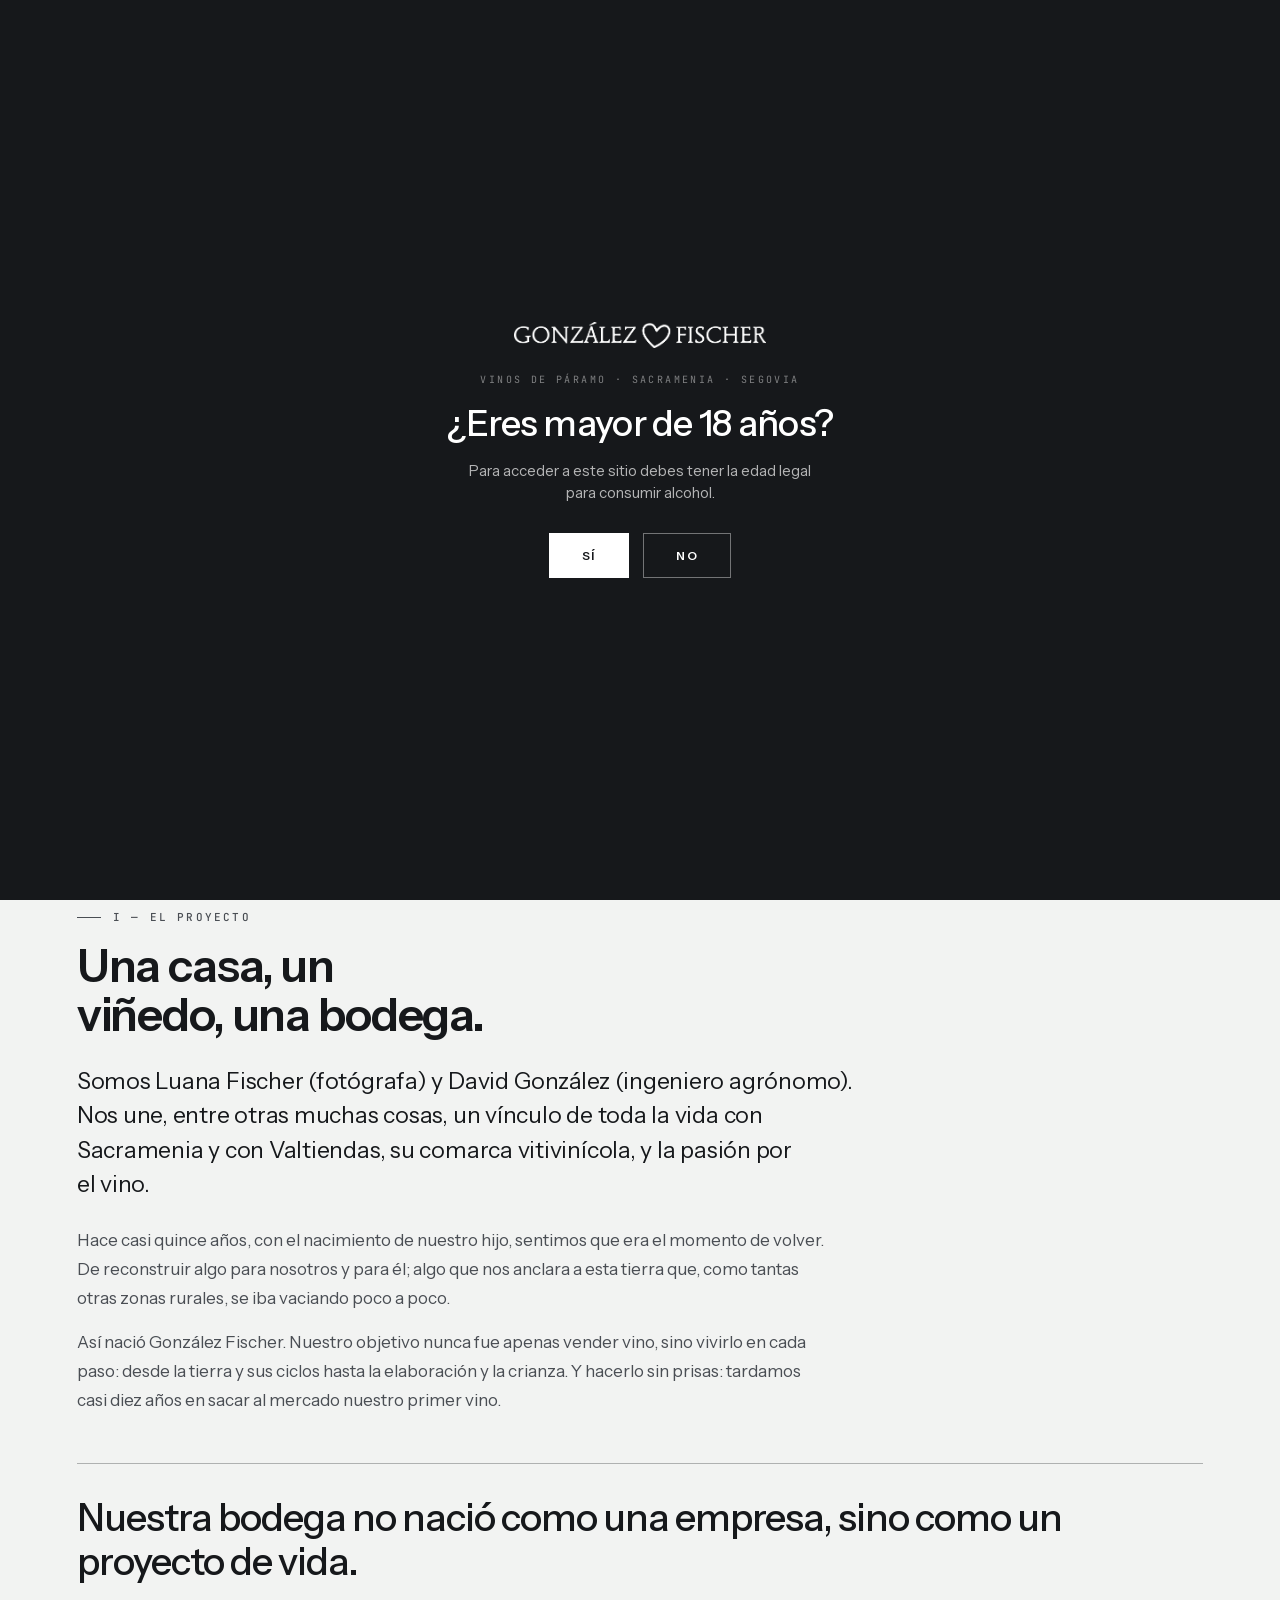
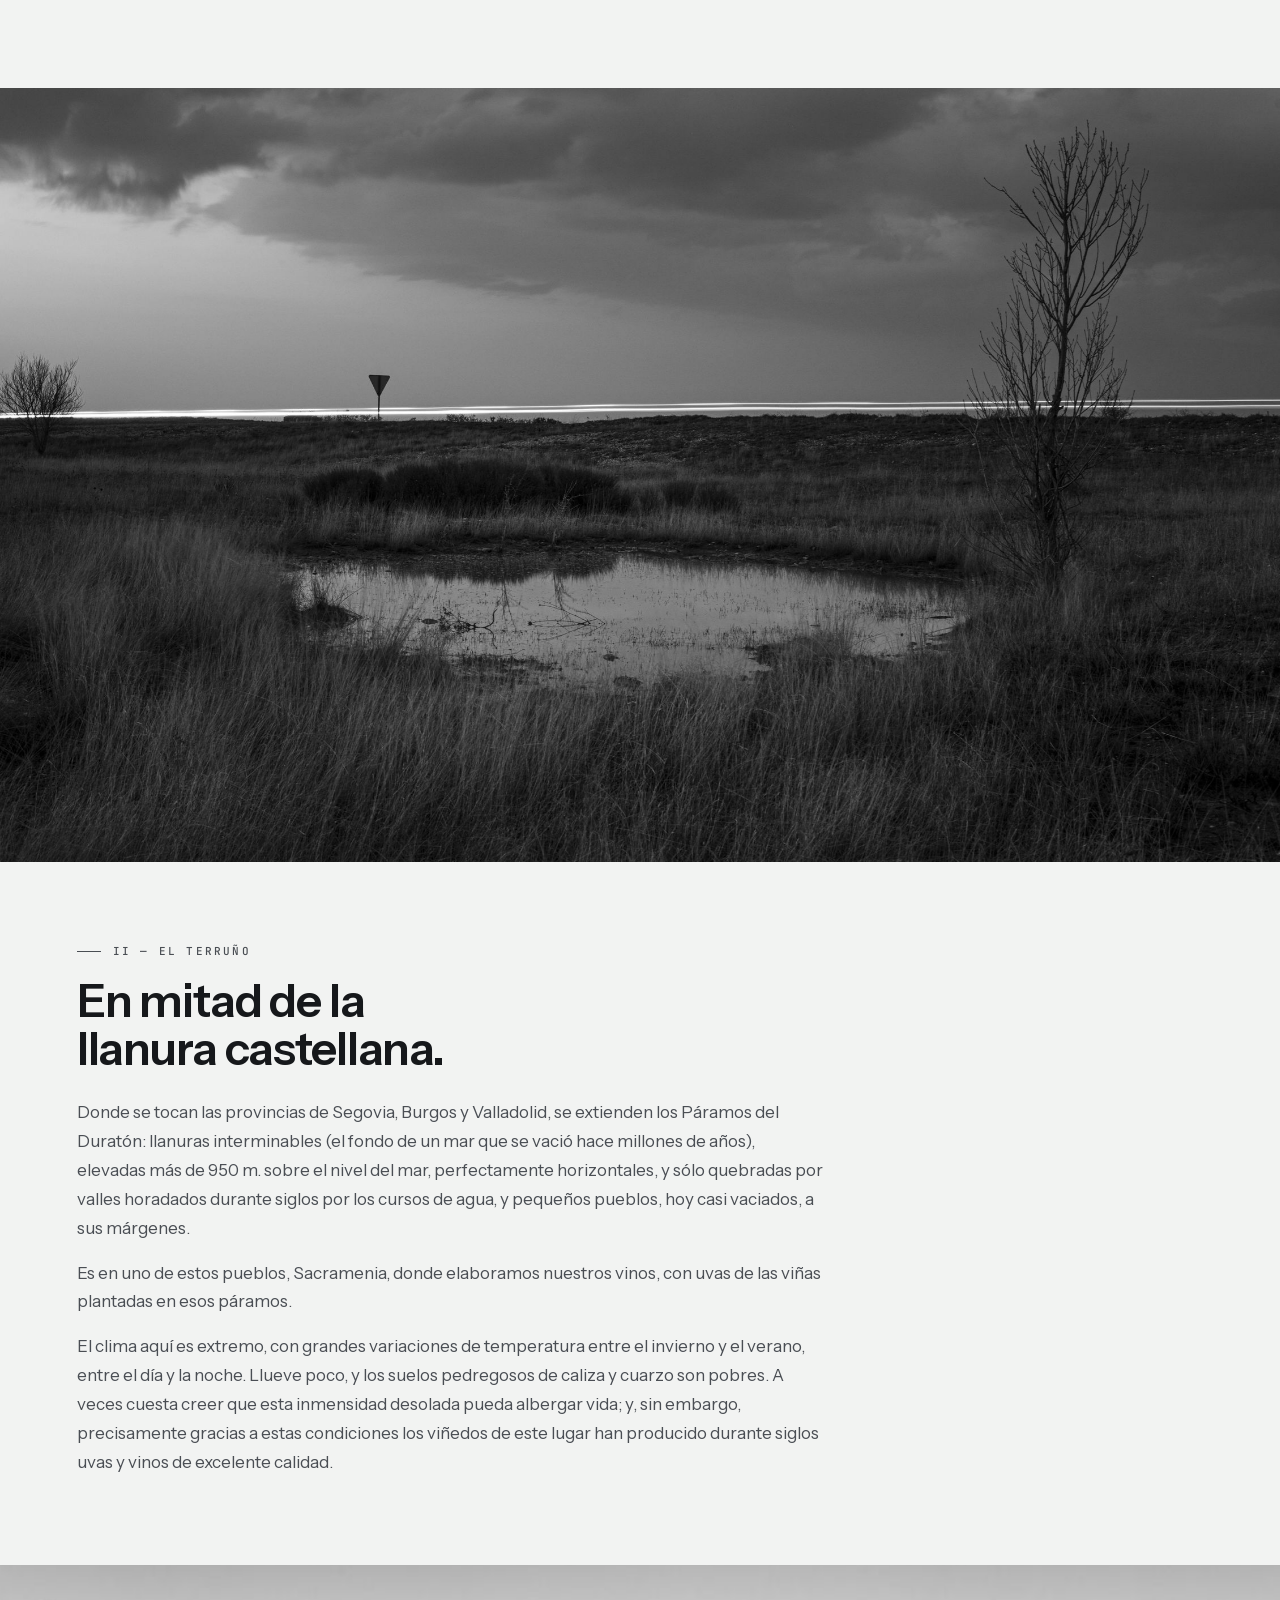
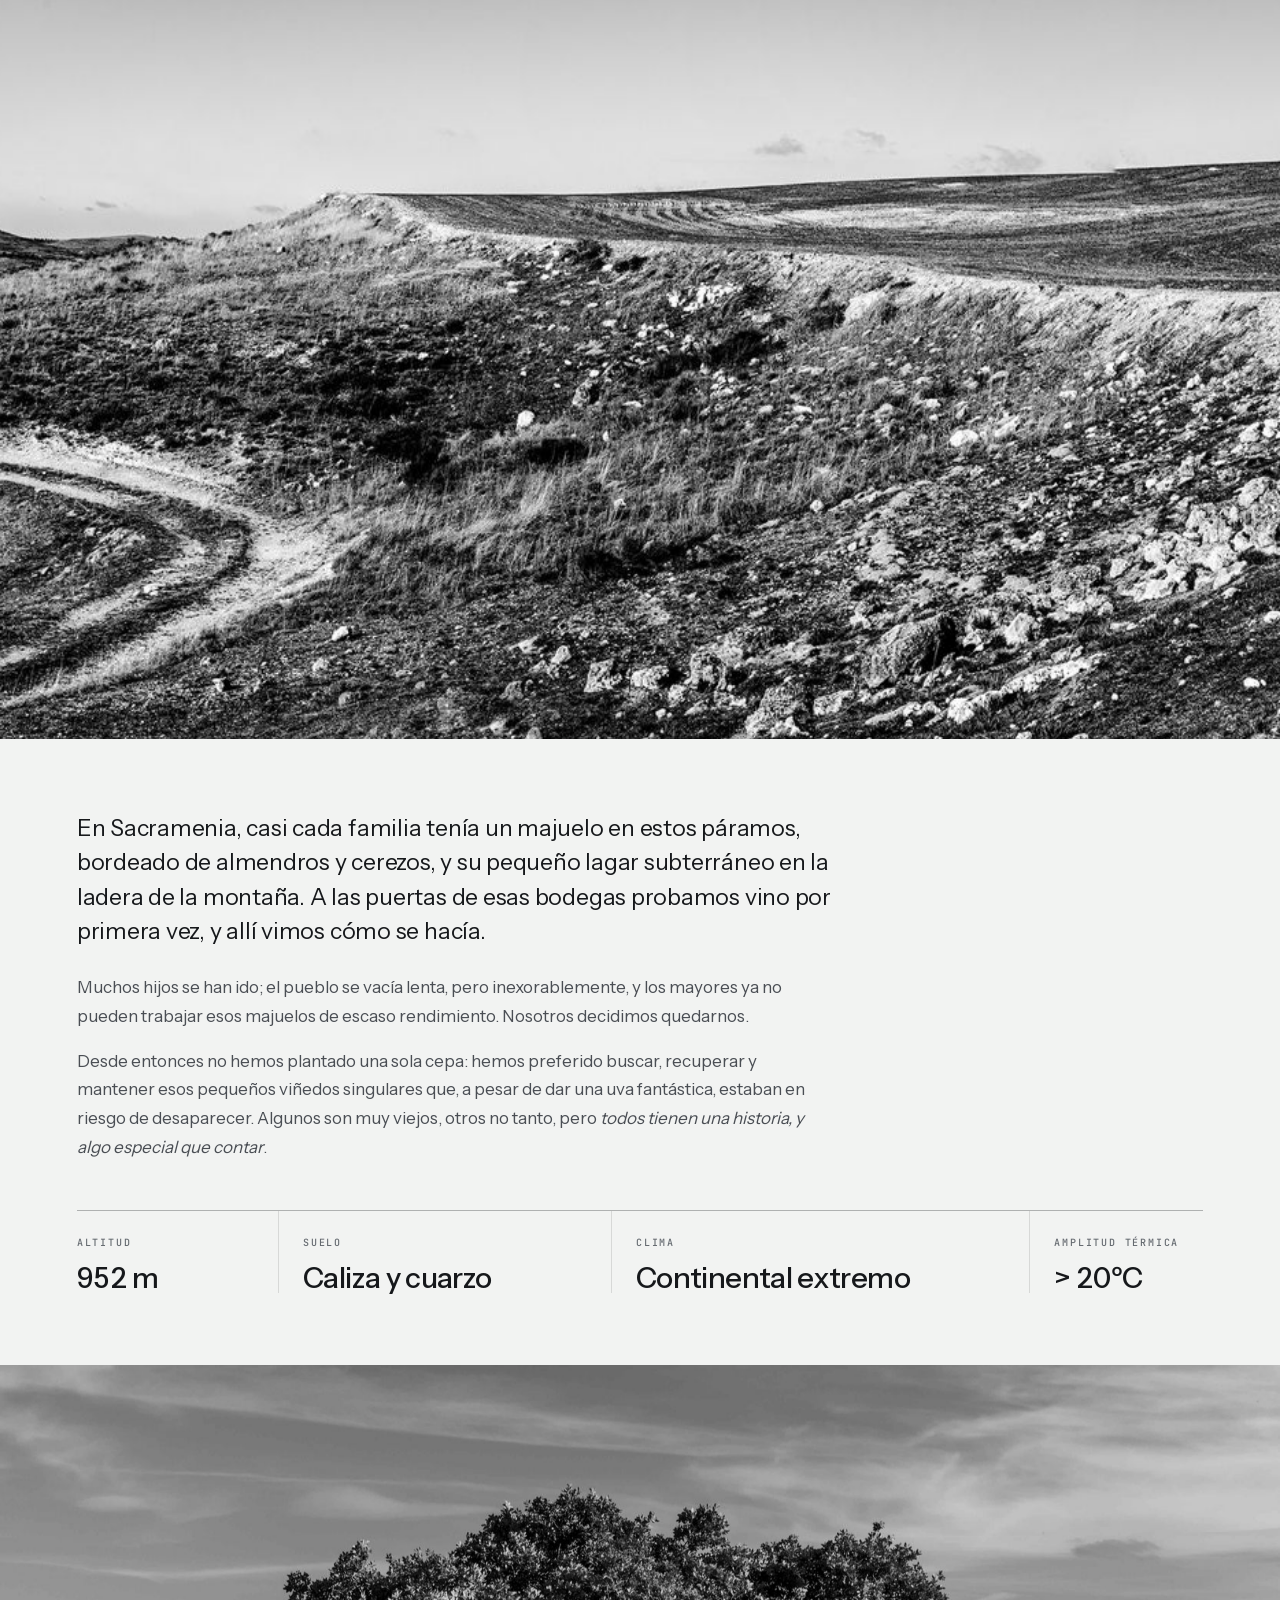
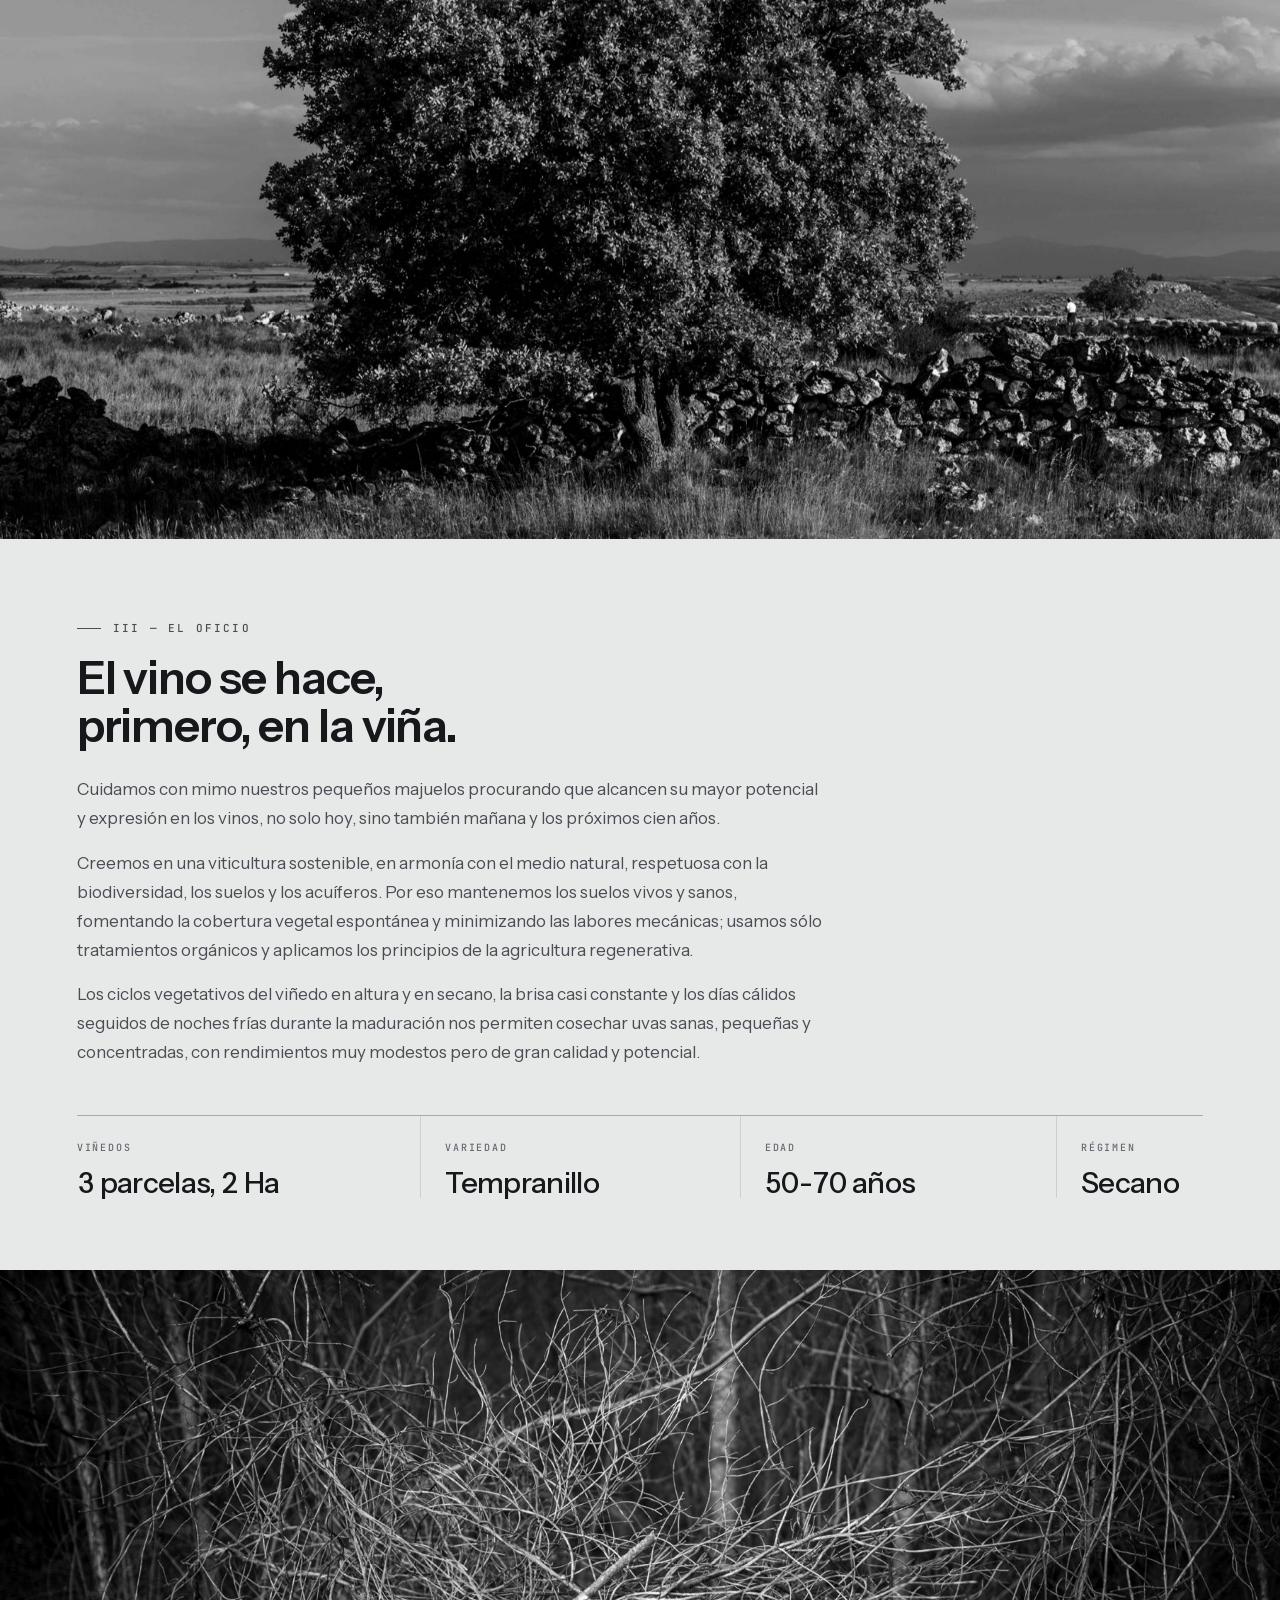
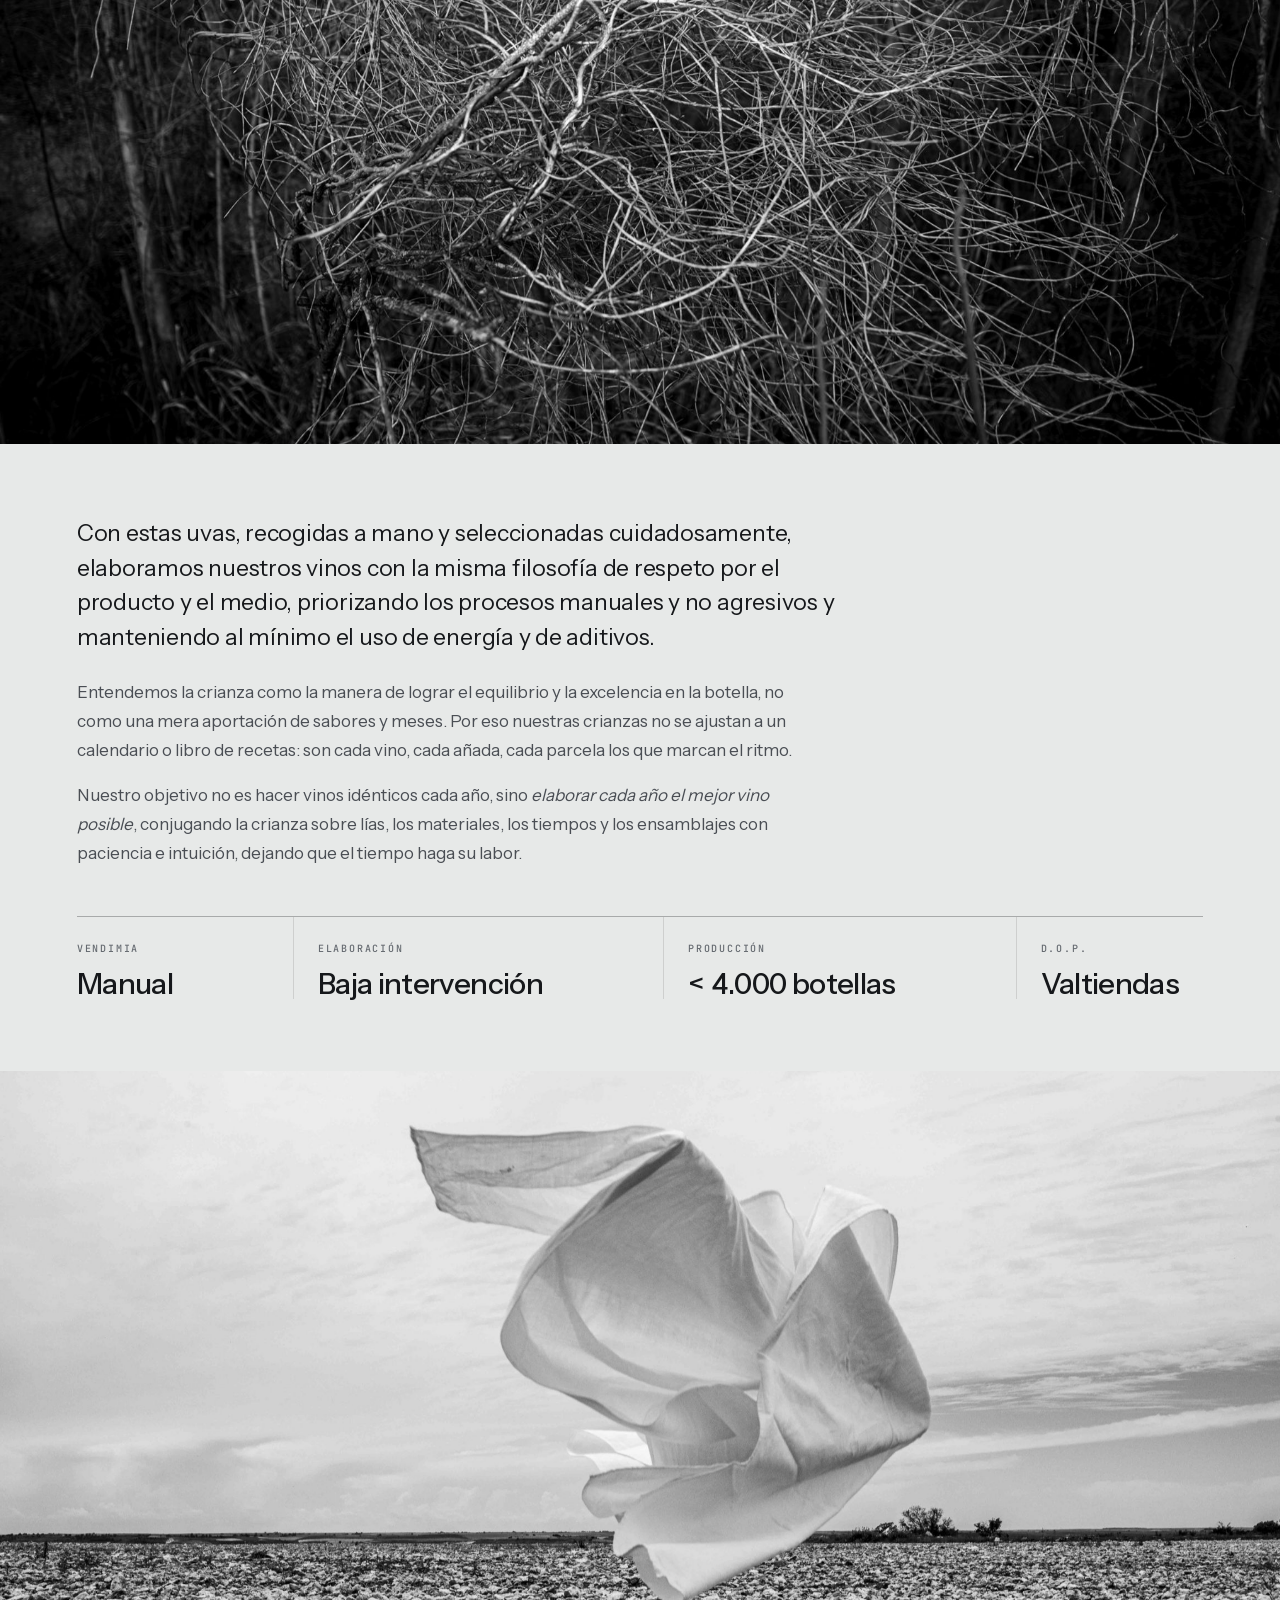
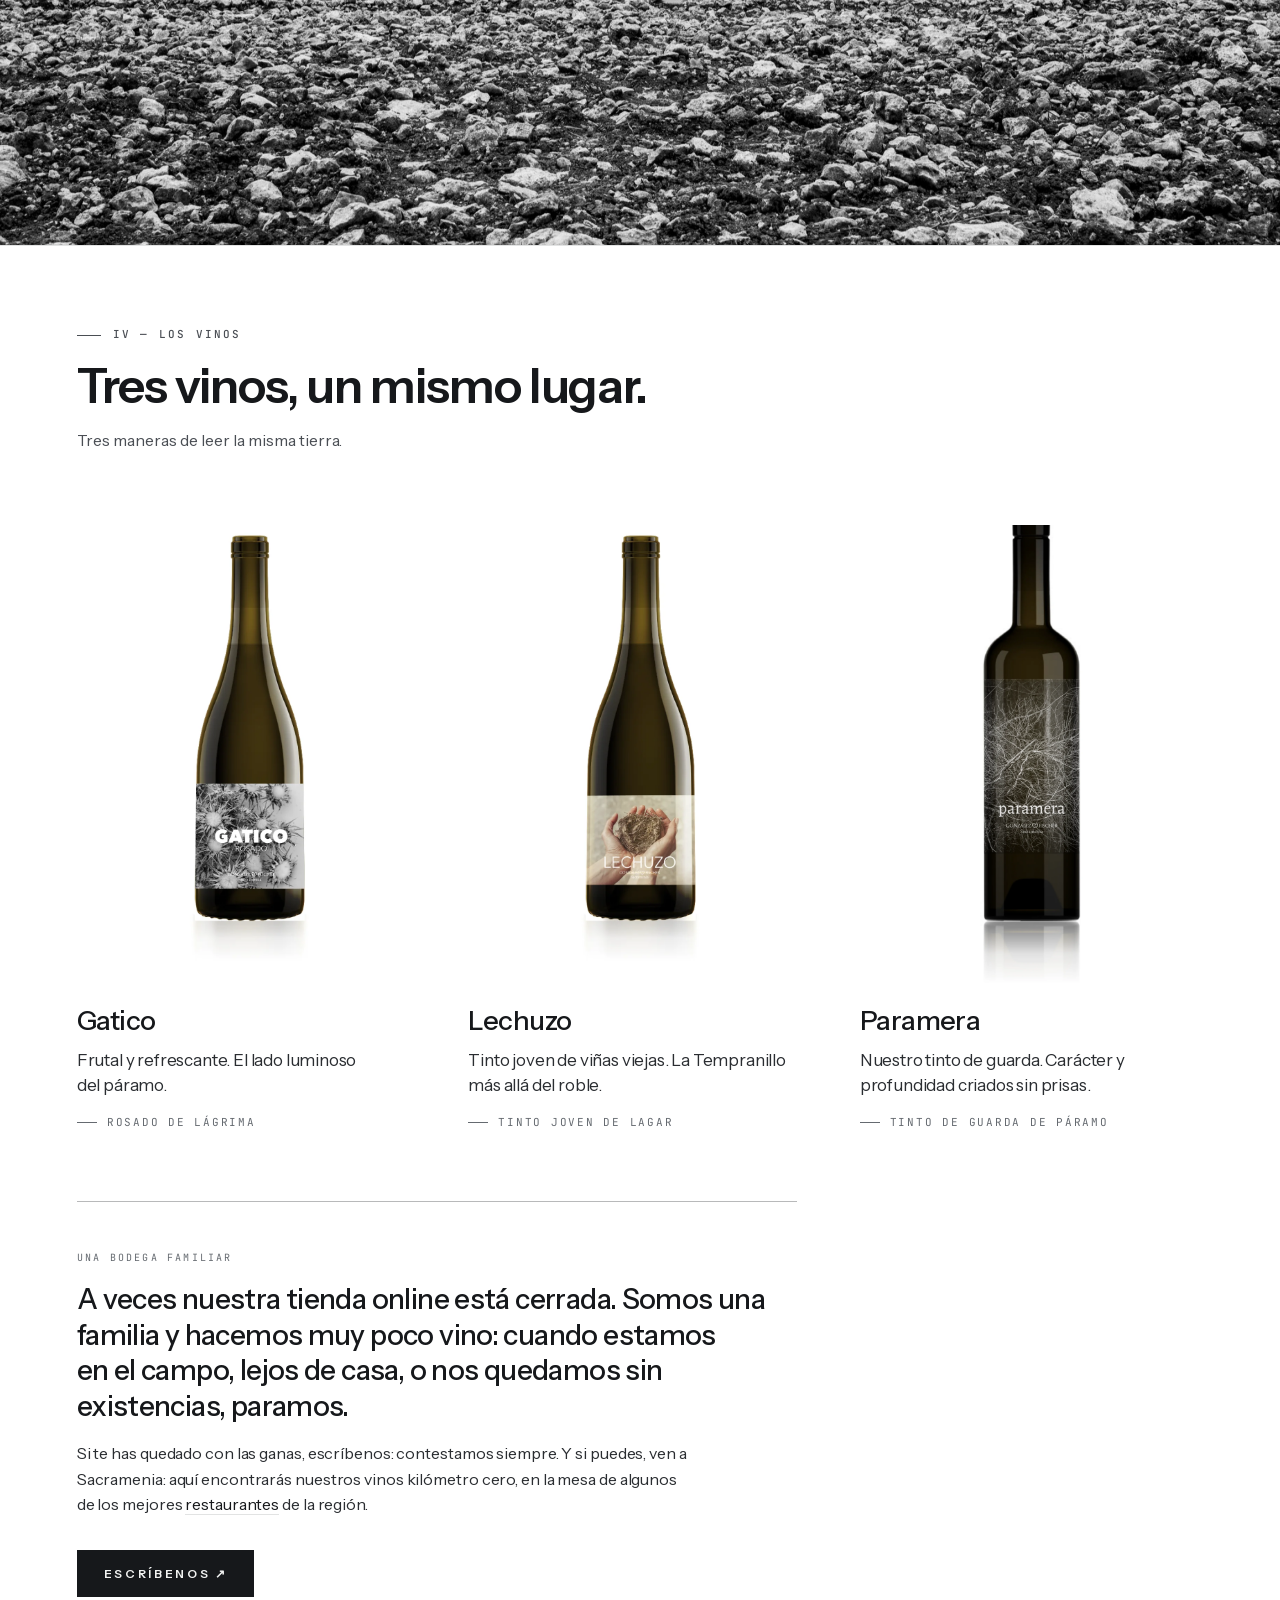
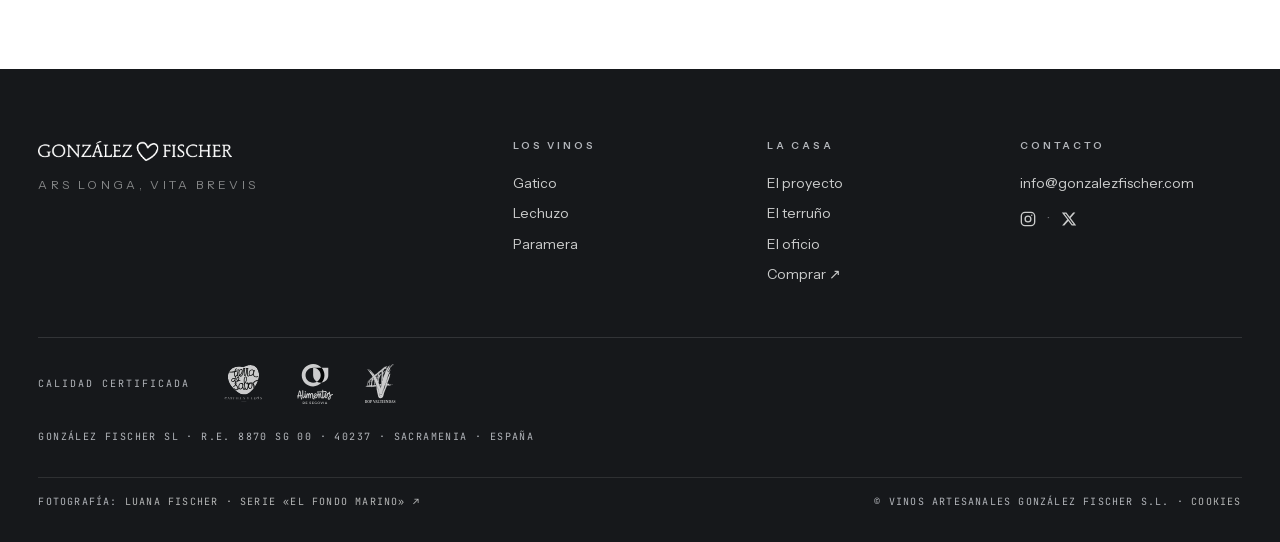
==== commit a711783c: "Drop "largos"/"long" from vegetative-cycles sentence (ES + EN) Co-Authored-By: Claude Opus 4.8 <nore" ====
--- a/docs/index.html
+++ b/docs/index.html
@@ -615,7 +615,7 @@
           <h2 data-en="Wine is made, first, in the vineyard.">El vino se hace, primero, en la viña.</h2>
           <p data-en="We tend our small plots with care, helping them reach their fullest potential and expression in the wines, not only today, but tomorrow and for the next hundred years.">Cuidamos con mimo nuestros pequeños majuelos procurando que alcancen su mayor potencial y expresión en los vinos, no solo hoy, sino también mañana y los próximos cien años.</p>
           <p data-en="We believe in sustainable viticulture, in harmony with the natural environment and respectful of biodiversity, soils and aquifers. That is why we keep the soils alive and healthy, encouraging spontaneous ground cover and minimising mechanical work; we use only organic treatments and follow the principles of regenerative agriculture.">Creemos en una viticultura sostenible, en armonía con el medio natural, respetuosa con la biodiversidad, los suelos y los acuíferos. Por eso mantenemos los suelos vivos y sanos, fomentando la cobertura vegetal espontánea y minimizando las labores mecánicas; usamos sólo tratamientos orgánicos y aplicamos los principios de la agricultura regenerativa.</p>
-          <p data-en="The long growing cycles of high-altitude, dry-farmed vineyards, the near-constant breeze, and the warm days followed by cold nights during ripening let us harvest healthy, small, concentrated grapes, with very modest yields but great quality and potential.">Los largos ciclos vegetativos del viñedo en altura y en secano, la brisa casi constante y los días cálidos seguidos de noches frías durante la maduración nos permiten cosechar uvas sanas, pequeñas y concentradas, con rendimientos muy modestos pero de gran calidad y potencial.</p>
+          <p data-en="The growing cycles of high-altitude, dry-farmed vineyards, the near-constant breeze, and the warm days followed by cold nights during ripening let us harvest healthy, small, concentrated grapes, with very modest yields but great quality and potential.">Los ciclos vegetativos del viñedo en altura y en secano, la brisa casi constante y los días cálidos seguidos de noches frías durante la maduración nos permiten cosechar uvas sanas, pequeñas y concentradas, con rendimientos muy modestos pero de gran calidad y potencial.</p>
         </div>
         <div class="container" style="margin-top: var(--space-7)">
           <dl class="data-grid">
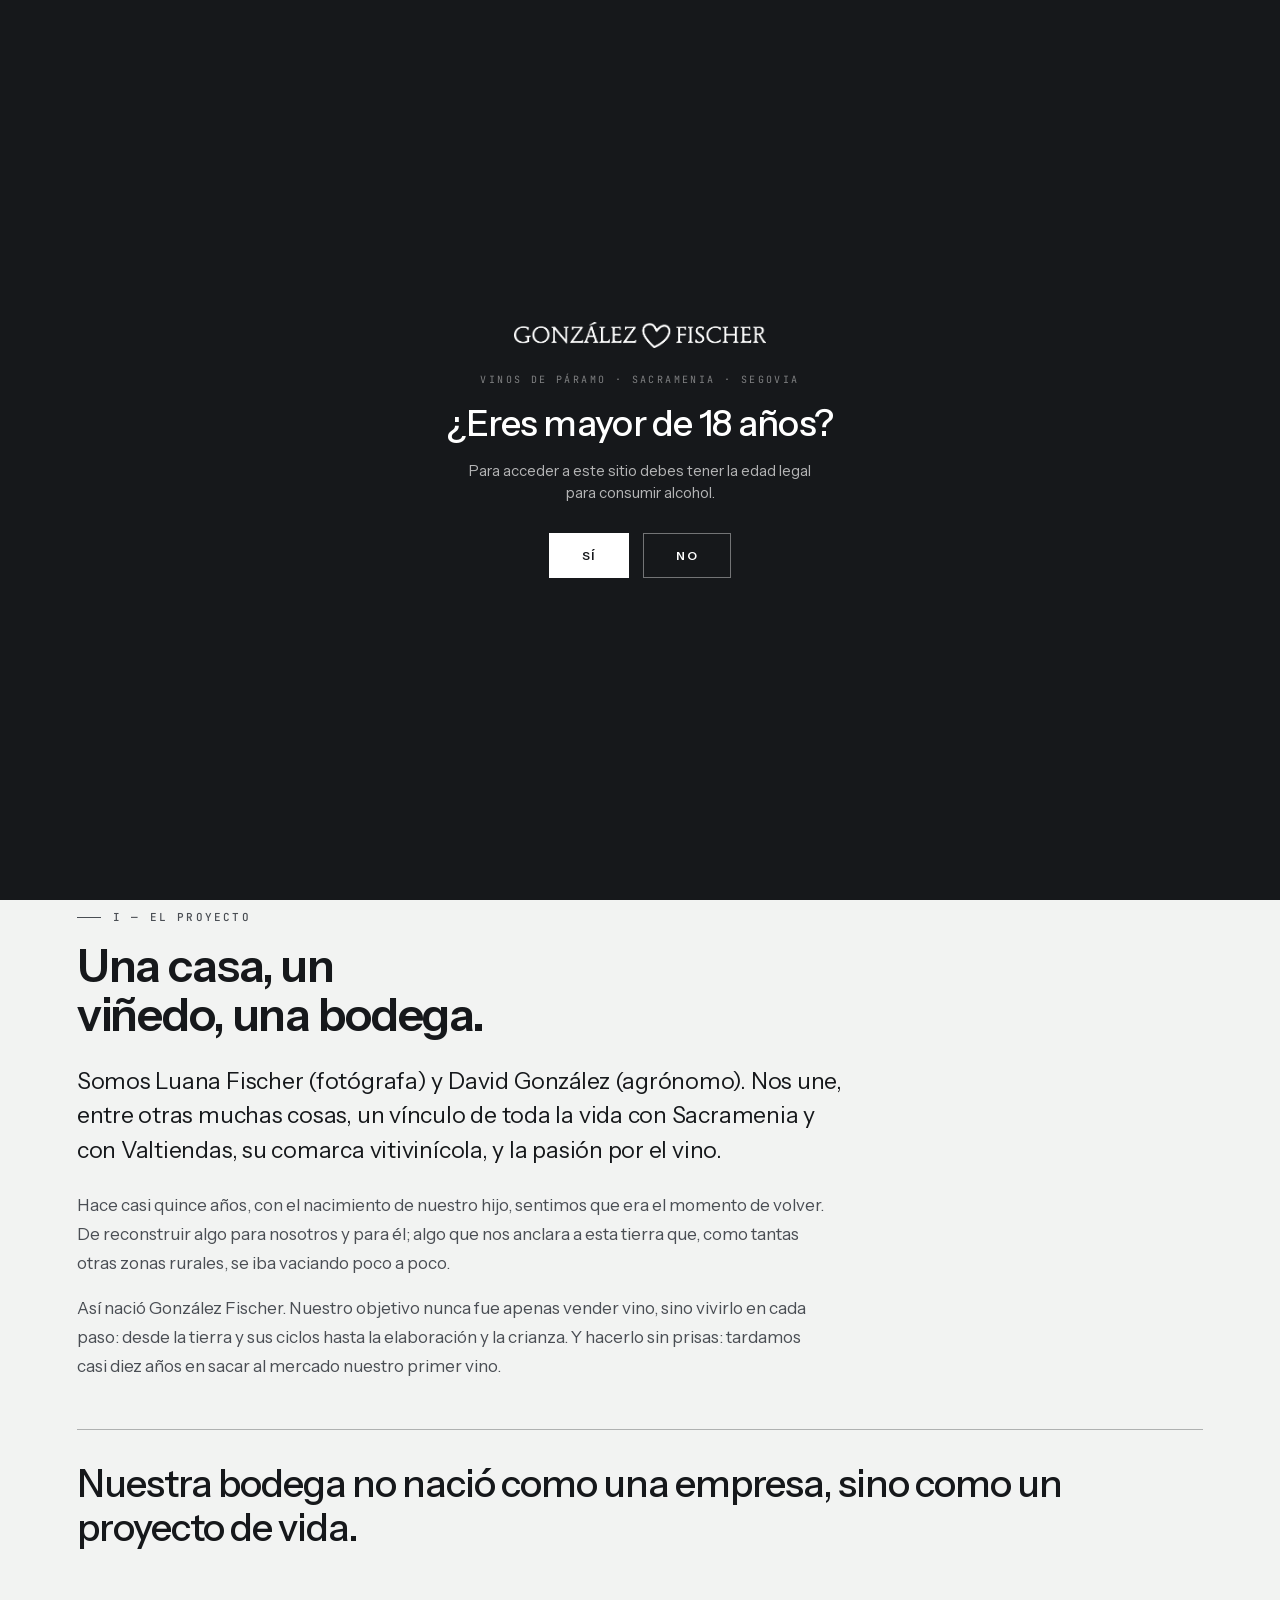
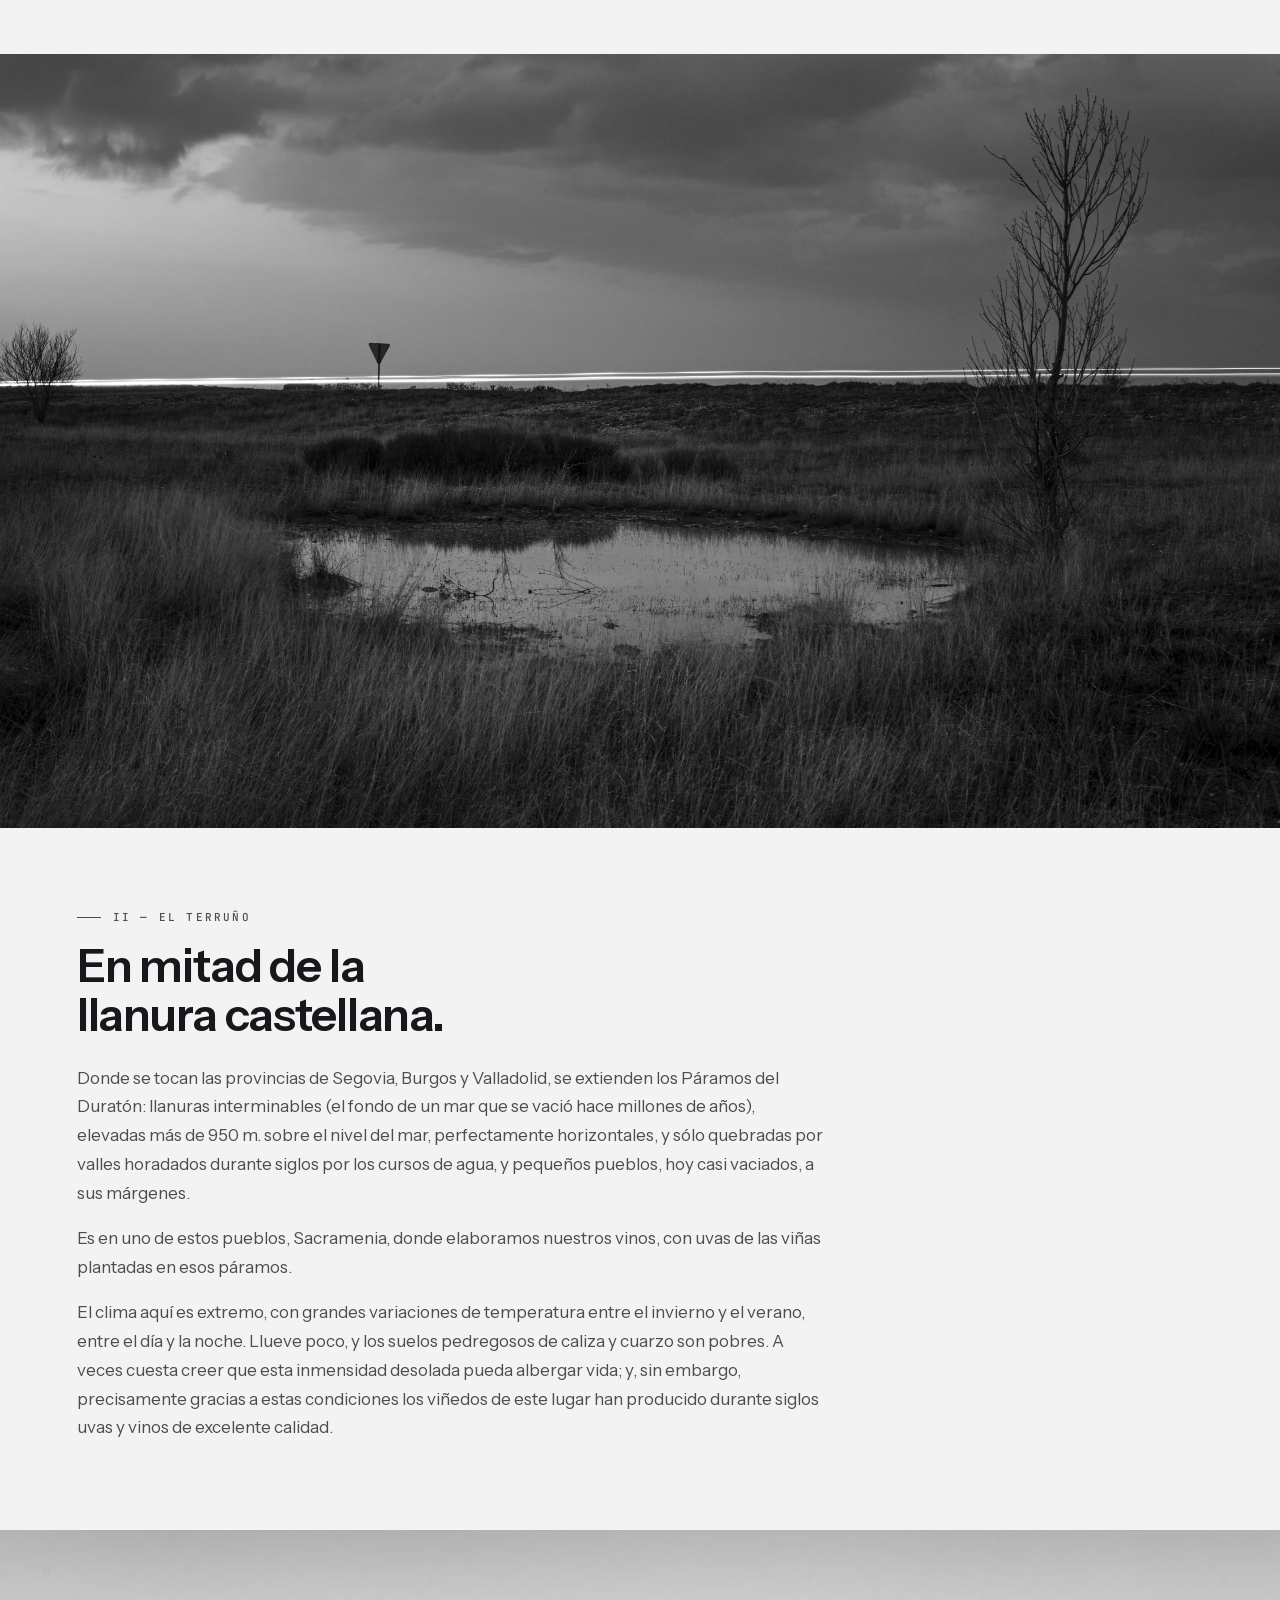
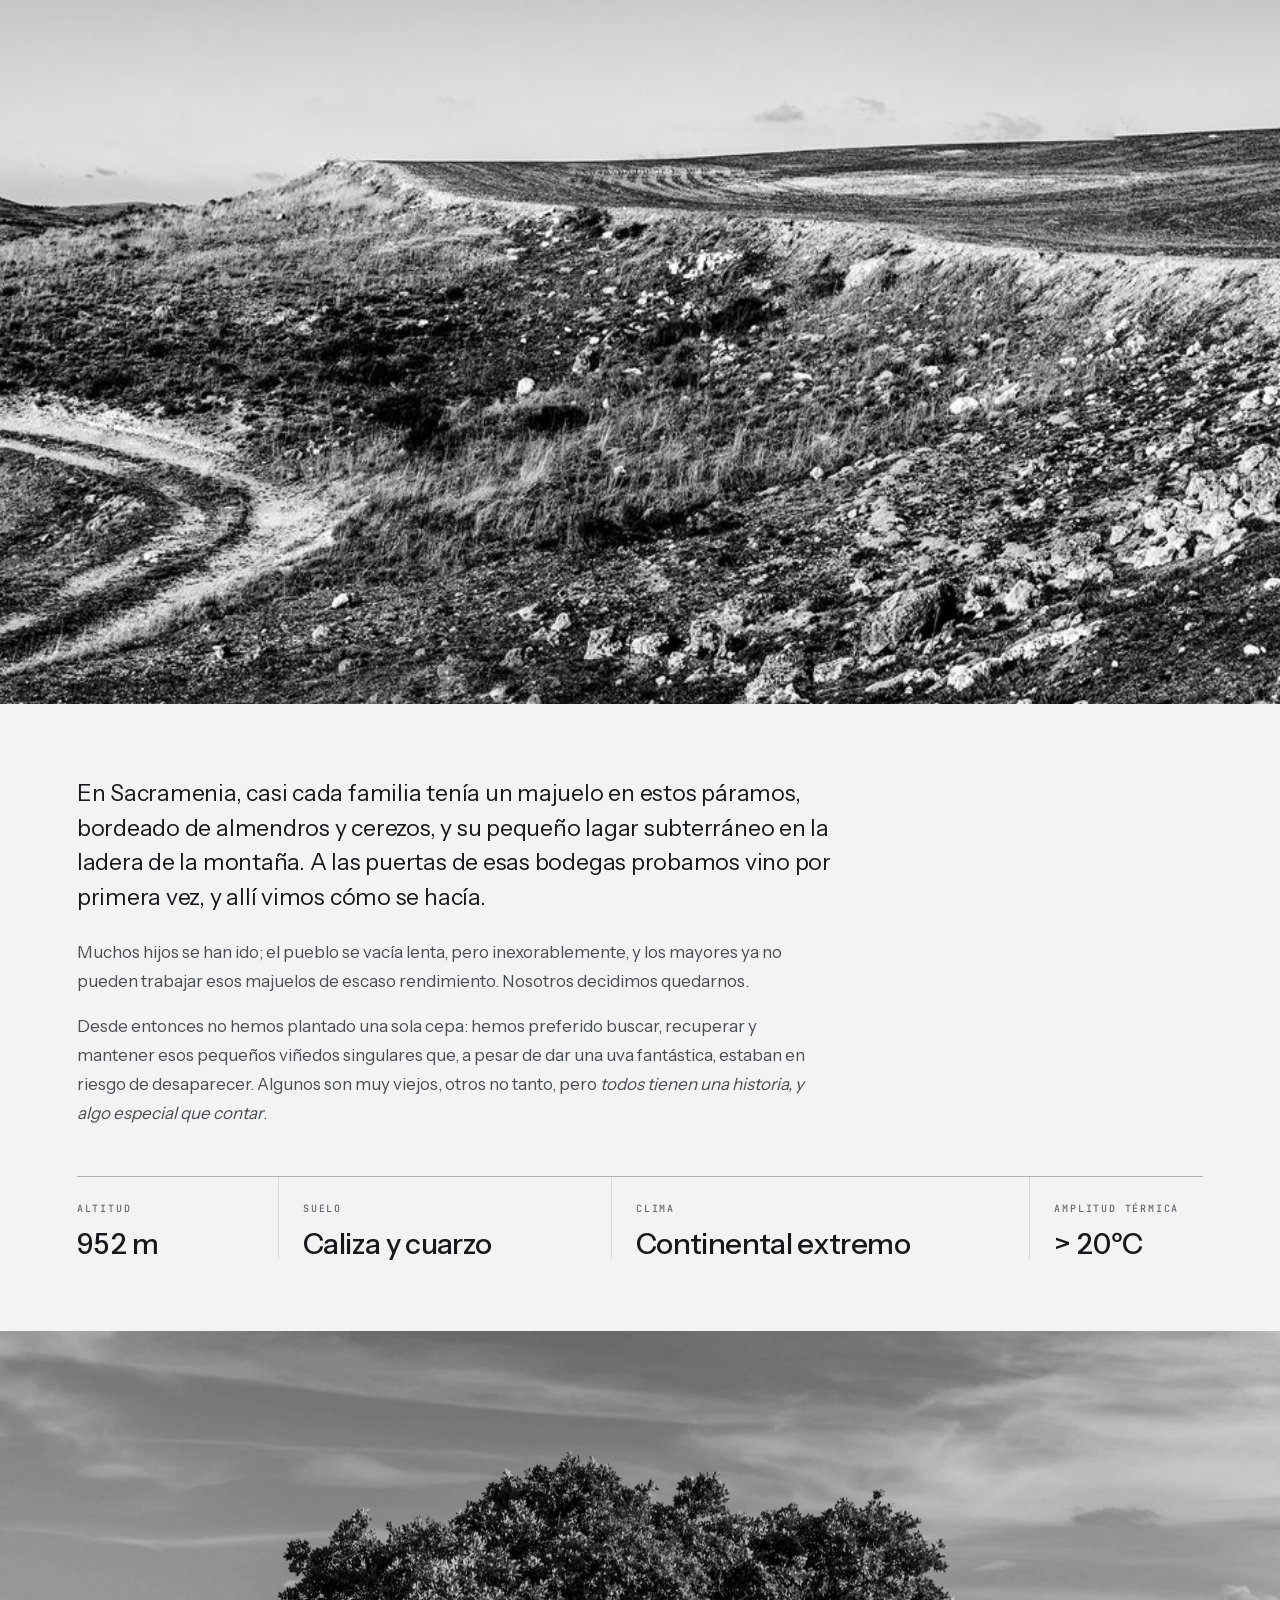
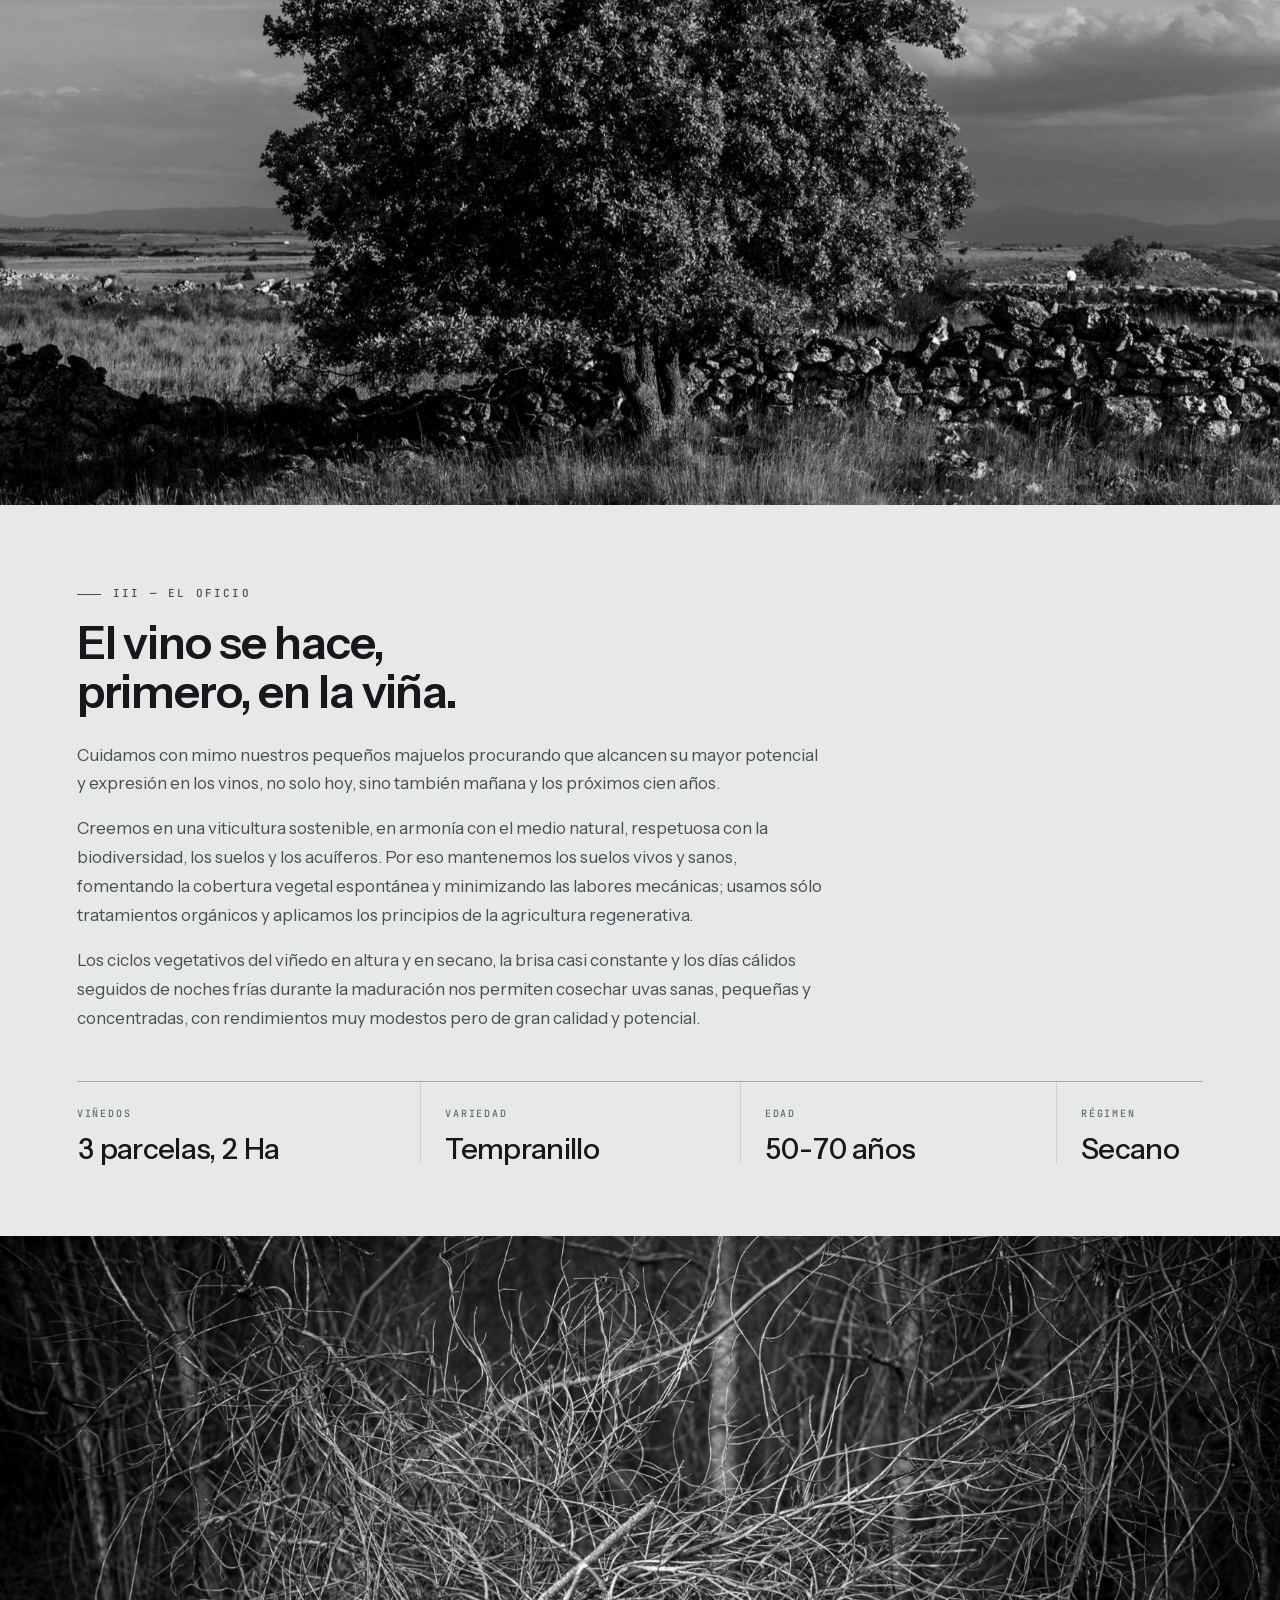
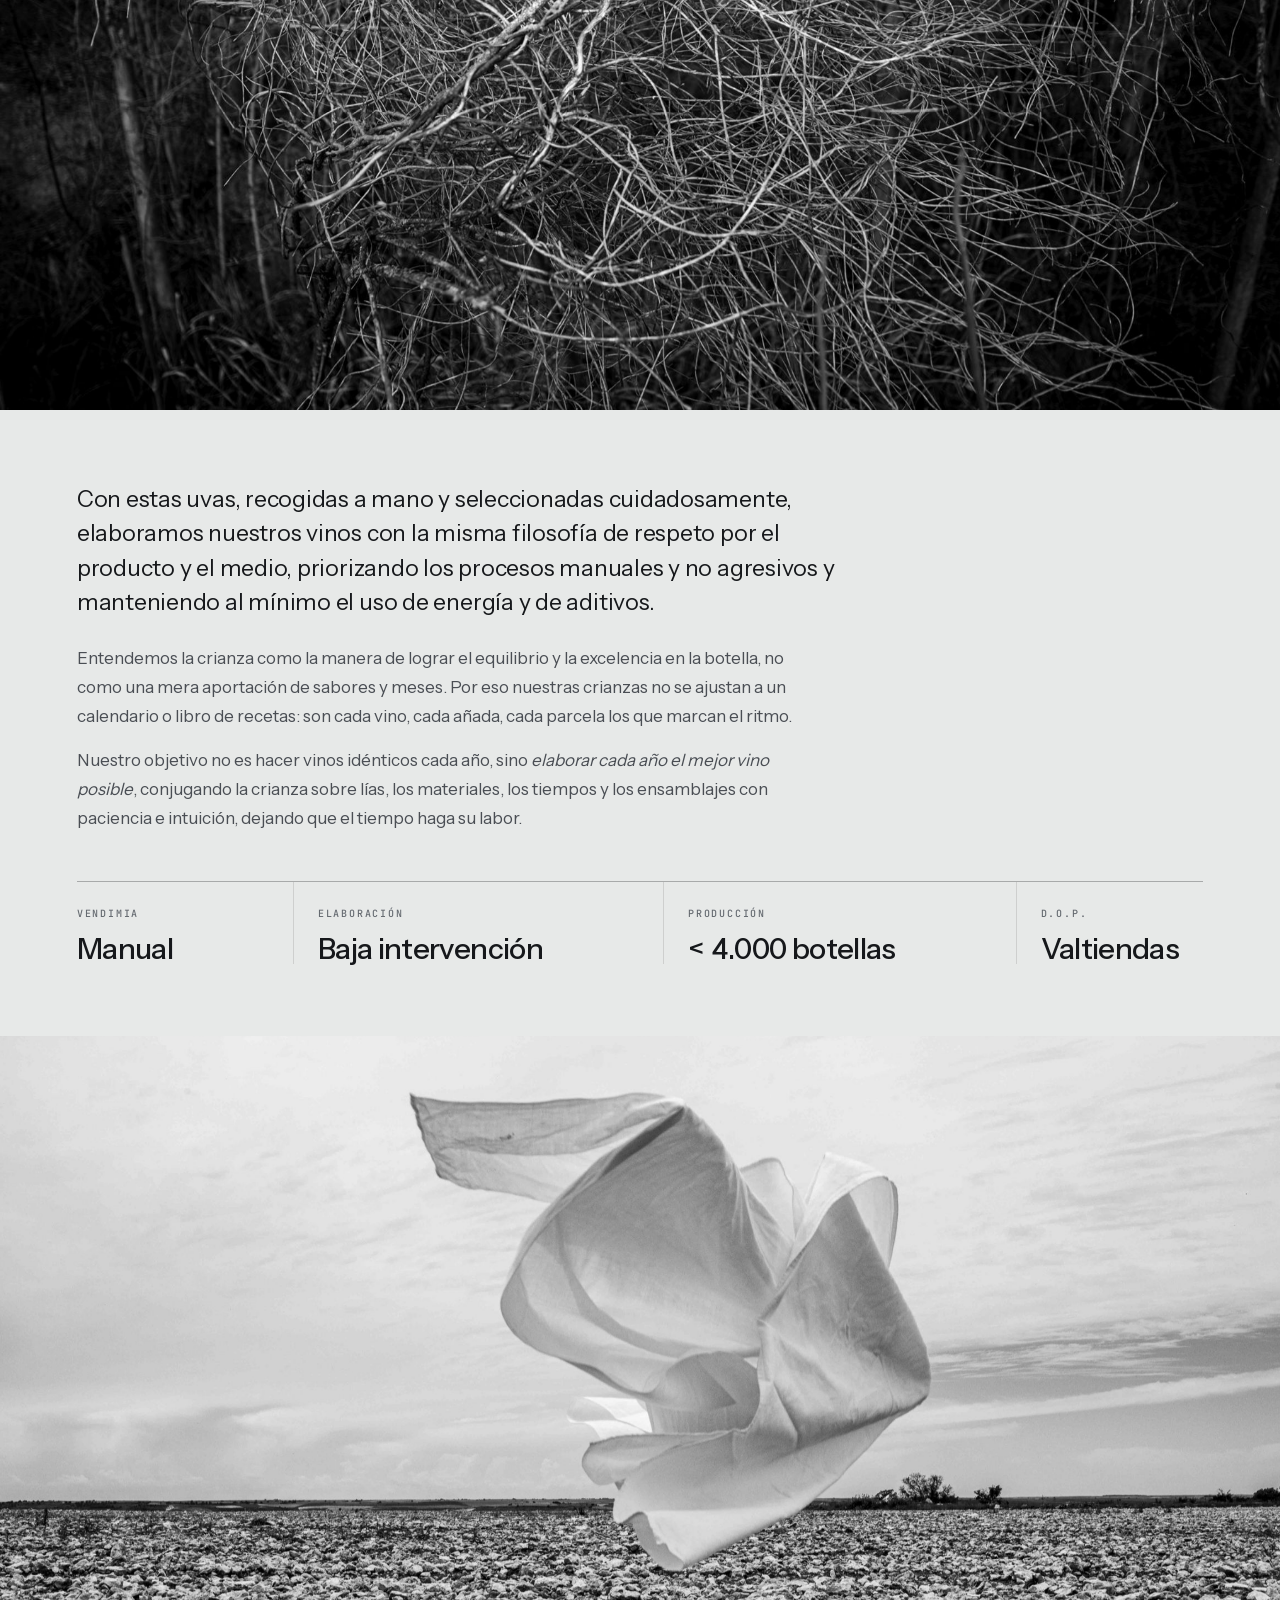
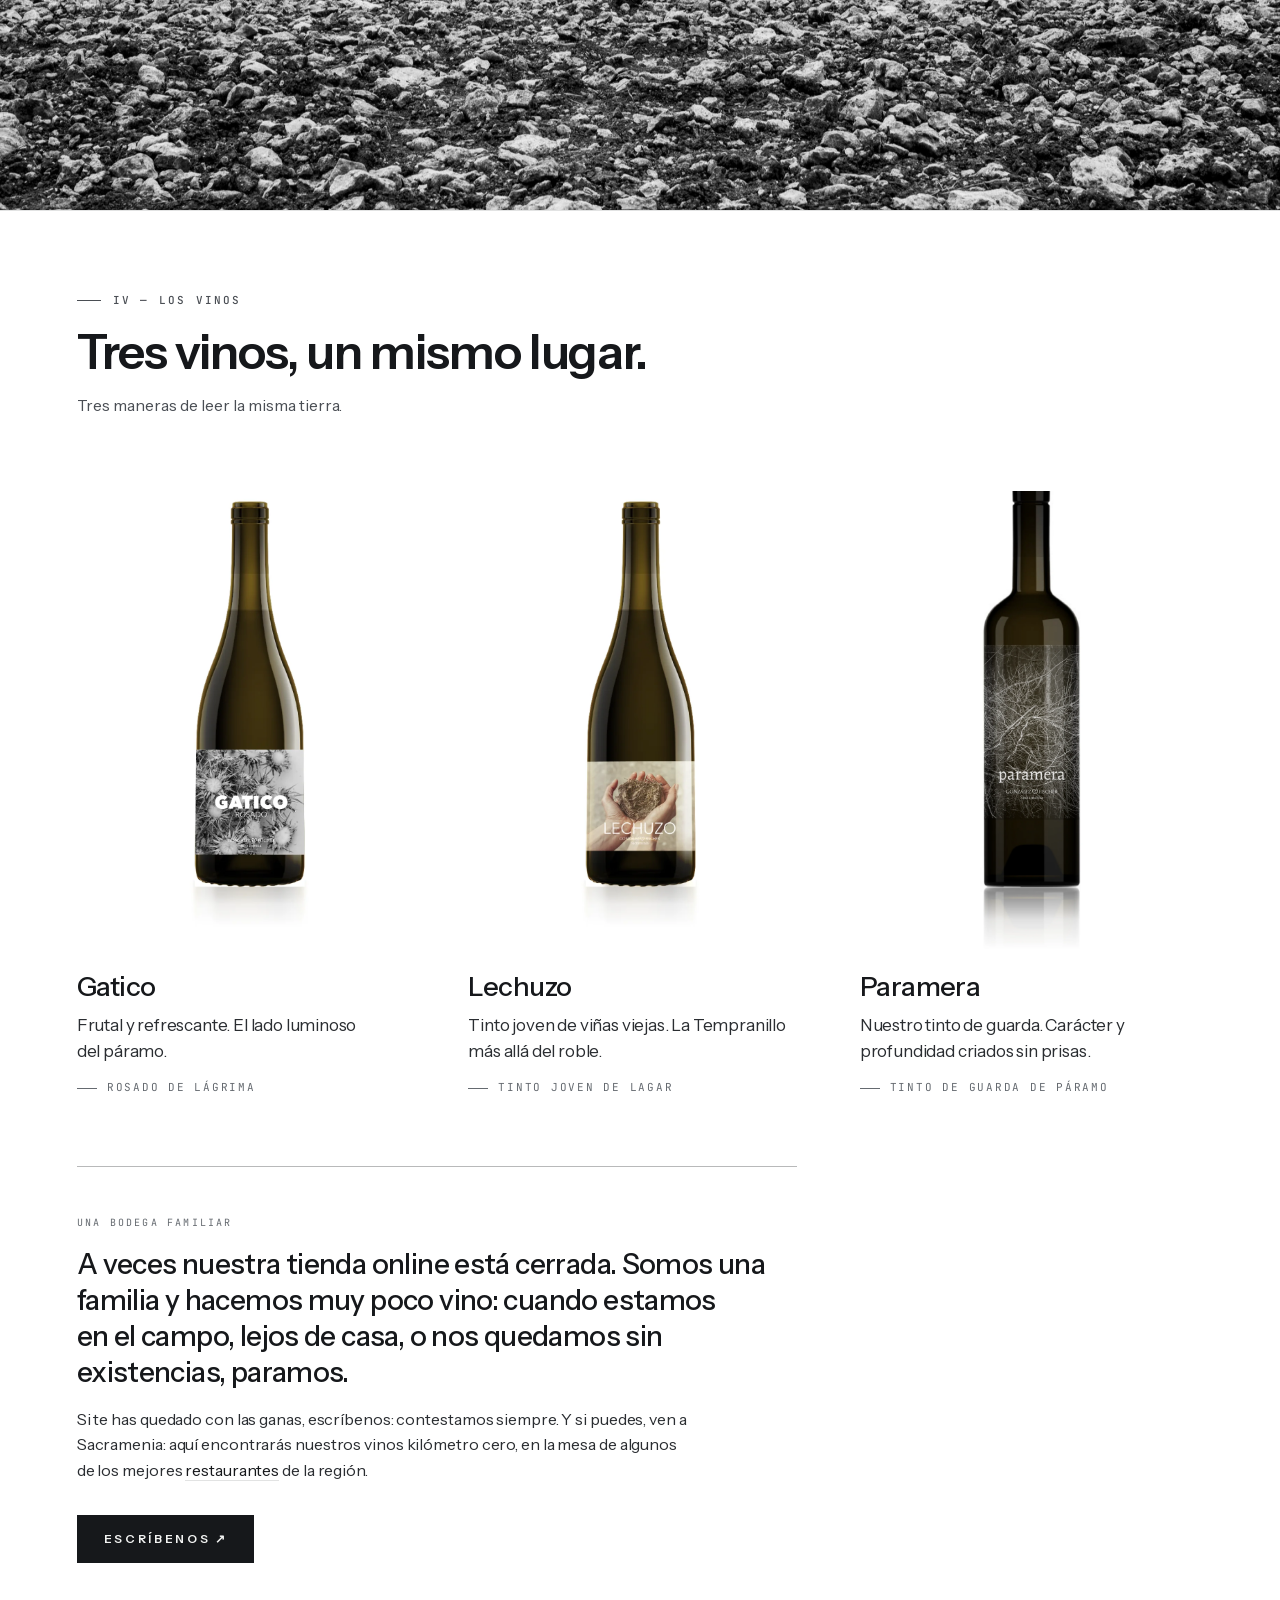
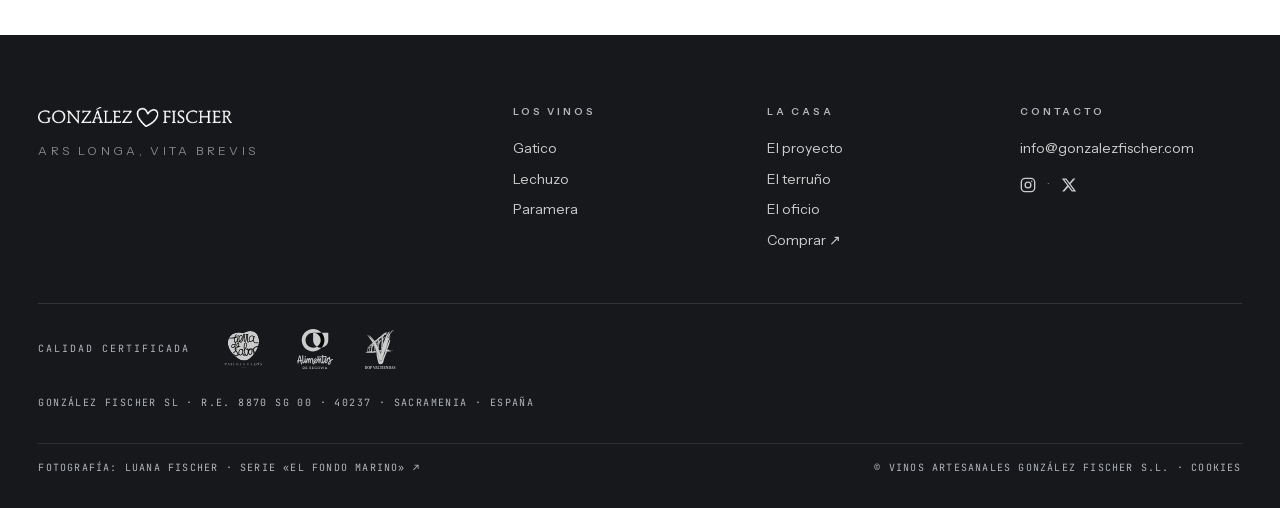
==== commit 3f8d1f30: "Shorten "ingeniero agrónomo" to "agrónomo" Co-Authored-By: Claude Opus 4.8 <noreply@anthropic.com>" ====
--- a/docs/index.html
+++ b/docs/index.html
@@ -552,7 +552,7 @@
         <div class="container prose wide-read">
           <div class="chapter" data-en="I — The project">I — El proyecto</div>
           <h2 data-en="A house, a vineyard, a winery.">Una casa, un viñedo, una bodega.</h2>
-          <p class="standfirst" data-en="We are Luana Fischer (a photographer) and David González (an agronomist). Among many other things, we share a lifelong bond with Sacramenia and with Valtiendas, its winegrowing region, and a passion for wine.">Somos Luana Fischer (fotógrafa) y David González (ingeniero agrónomo). Nos une, entre otras muchas cosas, un vínculo de toda la vida con Sacramenia y con Valtiendas, su comarca vitivinícola, y la pasión por el vino.</p>
+          <p class="standfirst" data-en="We are Luana Fischer (a photographer) and David González (an agronomist). Among many other things, we share a lifelong bond with Sacramenia and with Valtiendas, its winegrowing region, and a passion for wine.">Somos Luana Fischer (fotógrafa) y David González (agrónomo). Nos une, entre otras muchas cosas, un vínculo de toda la vida con Sacramenia y con Valtiendas, su comarca vitivinícola, y la pasión por el vino.</p>
           <p data-en="Almost fifteen years ago, when our son was born, we felt it was time to come back. To rebuild something for us and for him; something to root us to this land that, like so many other rural areas, was slowly emptying out.">Hace casi quince años, con el nacimiento de nuestro hijo, sentimos que era el momento de volver. De reconstruir algo para nosotros y para él; algo que nos anclara a esta tierra que, como tantas otras zonas rurales, se iba vaciando poco a poco.</p>
           <p data-en="And so González Fischer was born. Our goal was never simply to sell wine, but to live it at every step: from the soil and its cycles to the winemaking and the ageing. And to do it without haste: it took us almost ten years to release our first wine.">Así nació González Fischer. Nuestro objetivo nunca fue apenas vender vino, sino vivirlo en cada paso: desde la tierra y sus ciclos hasta la elaboración y la crianza. Y hacerlo sin prisas: tardamos casi diez años en sacar al mercado nuestro primer vino.</p>
         </div>
